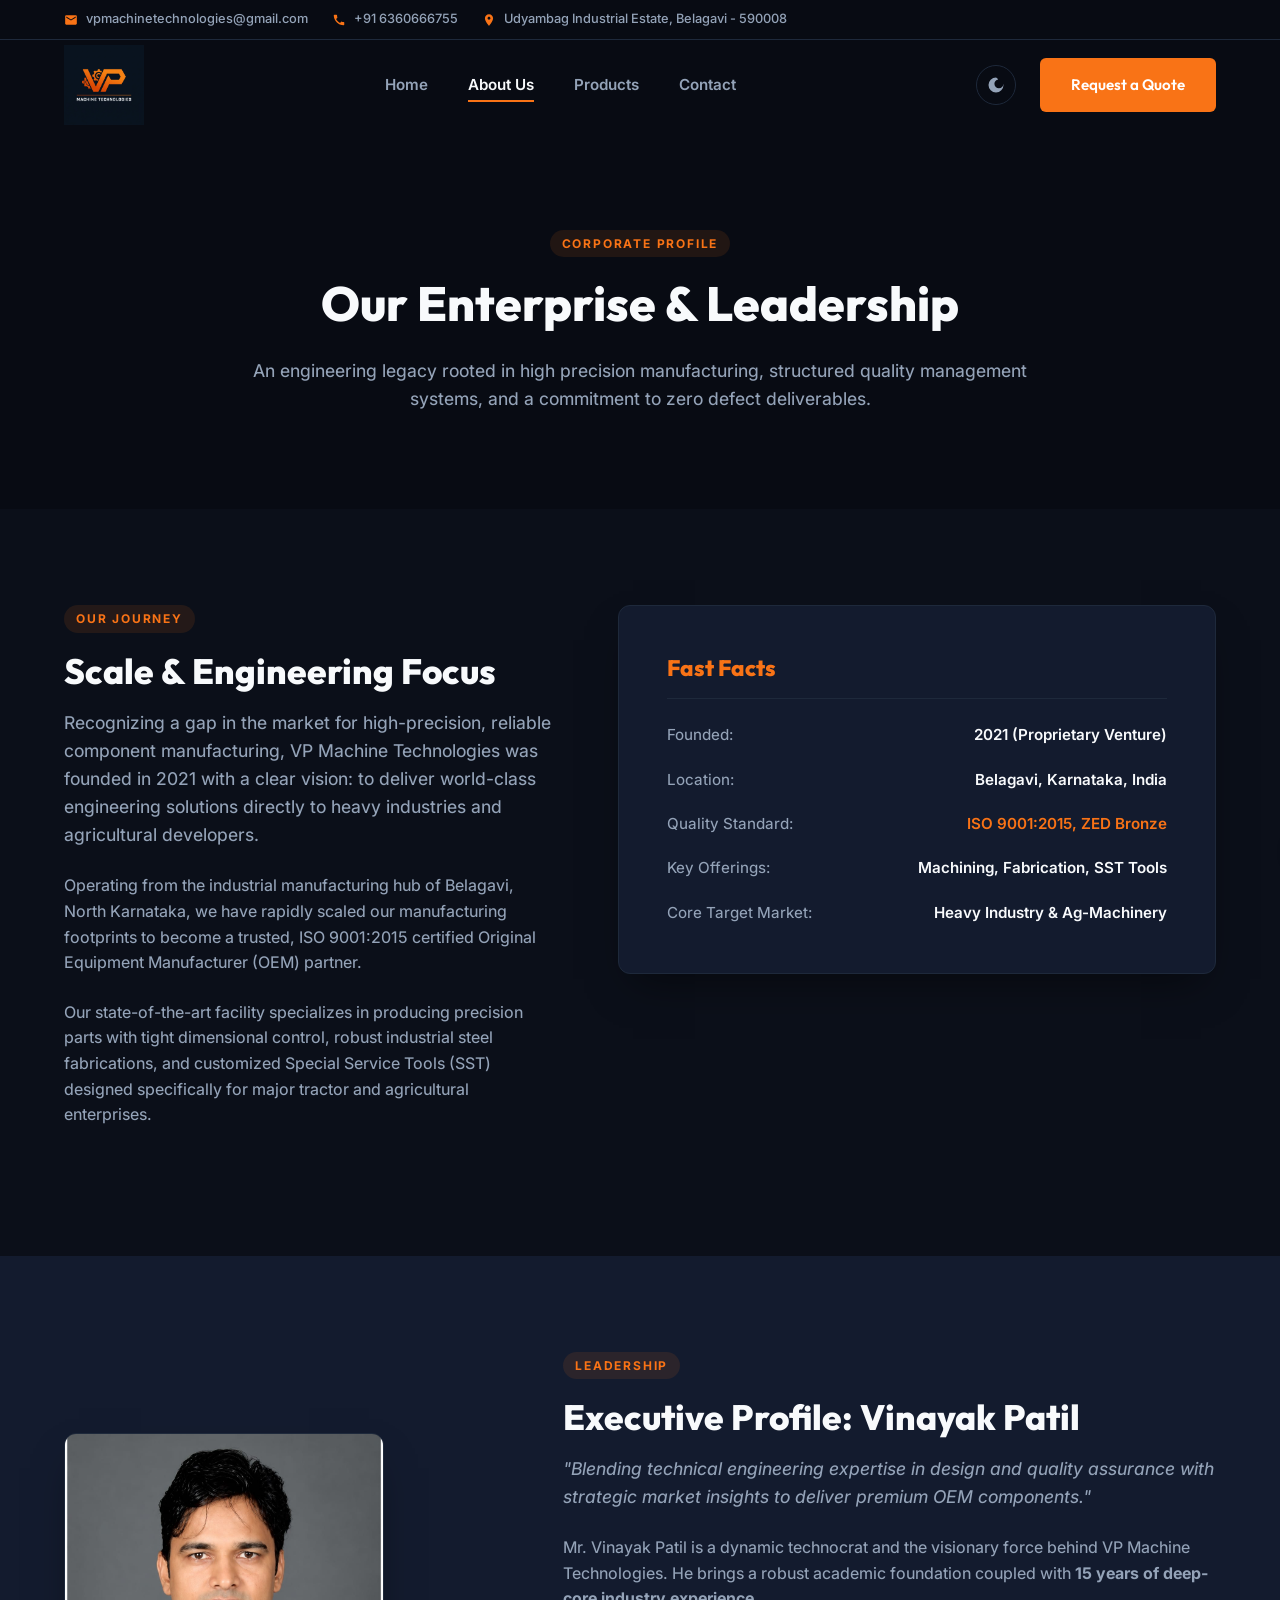
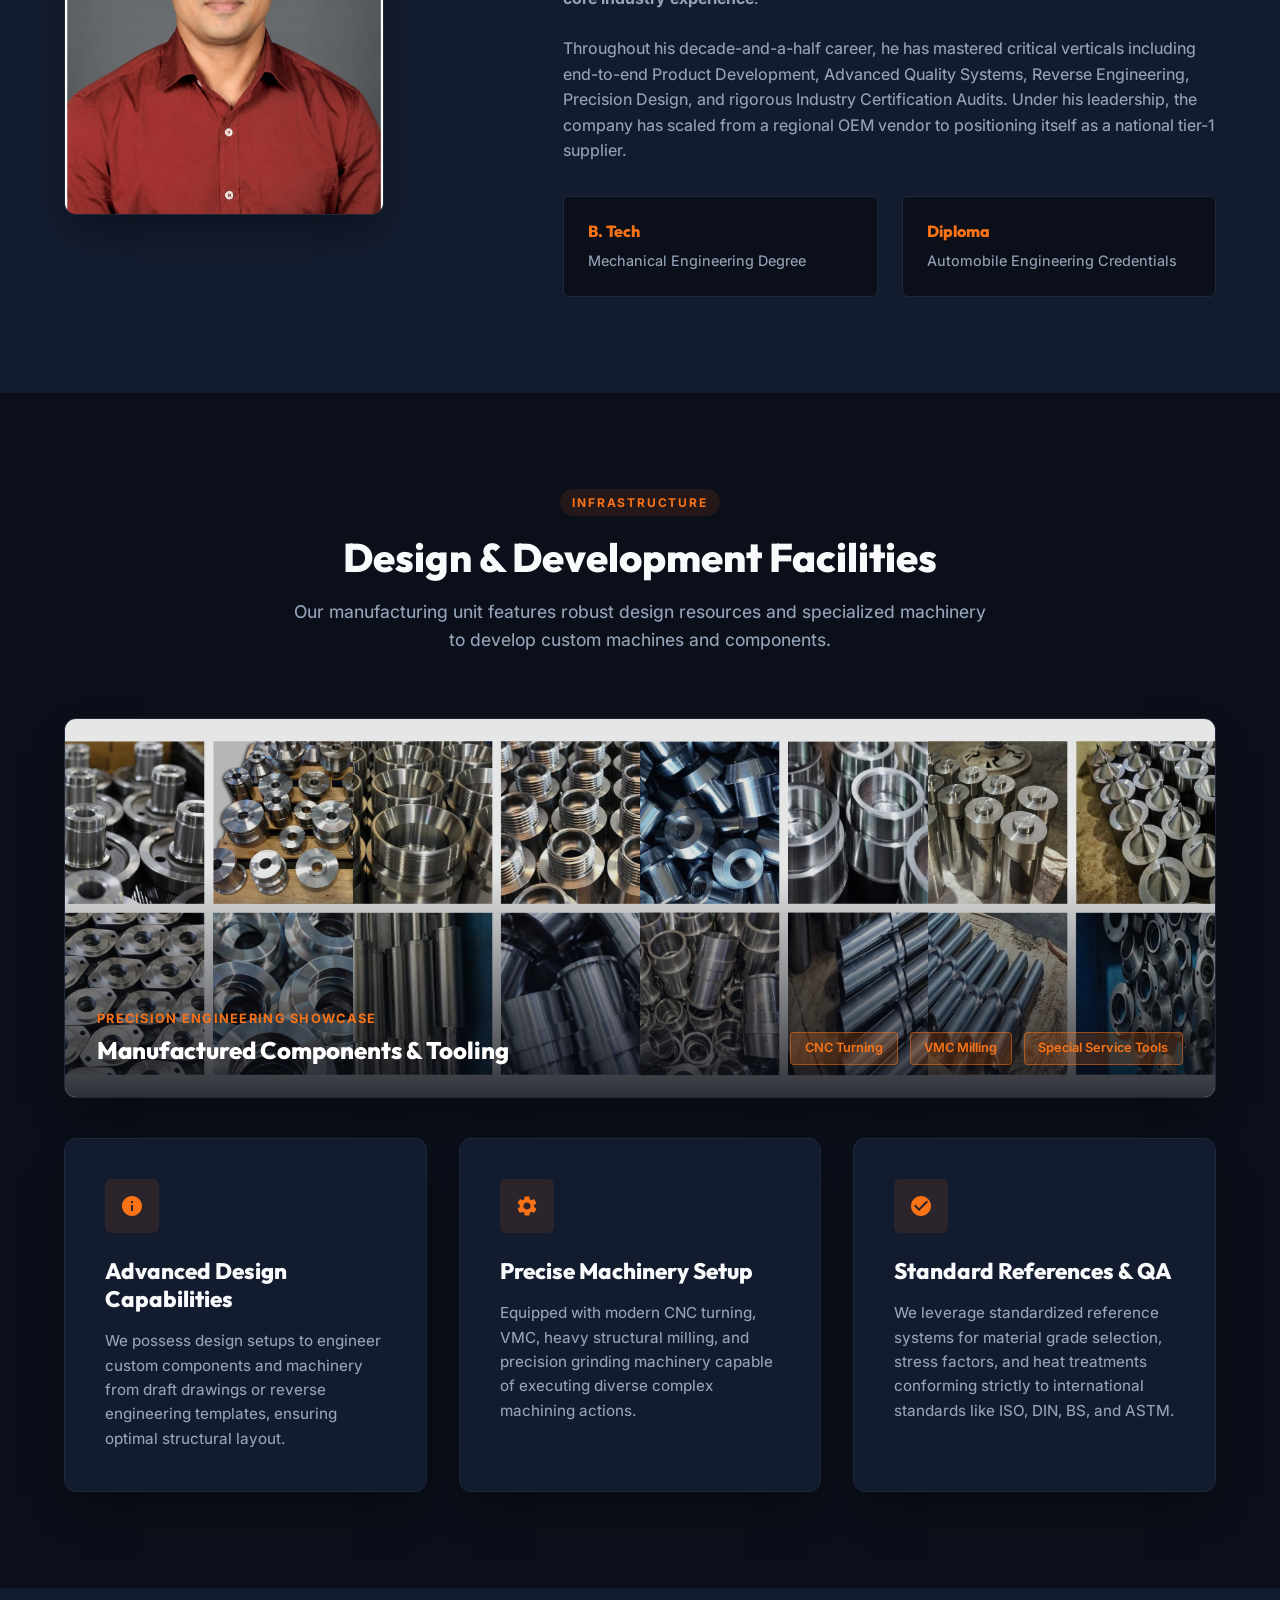
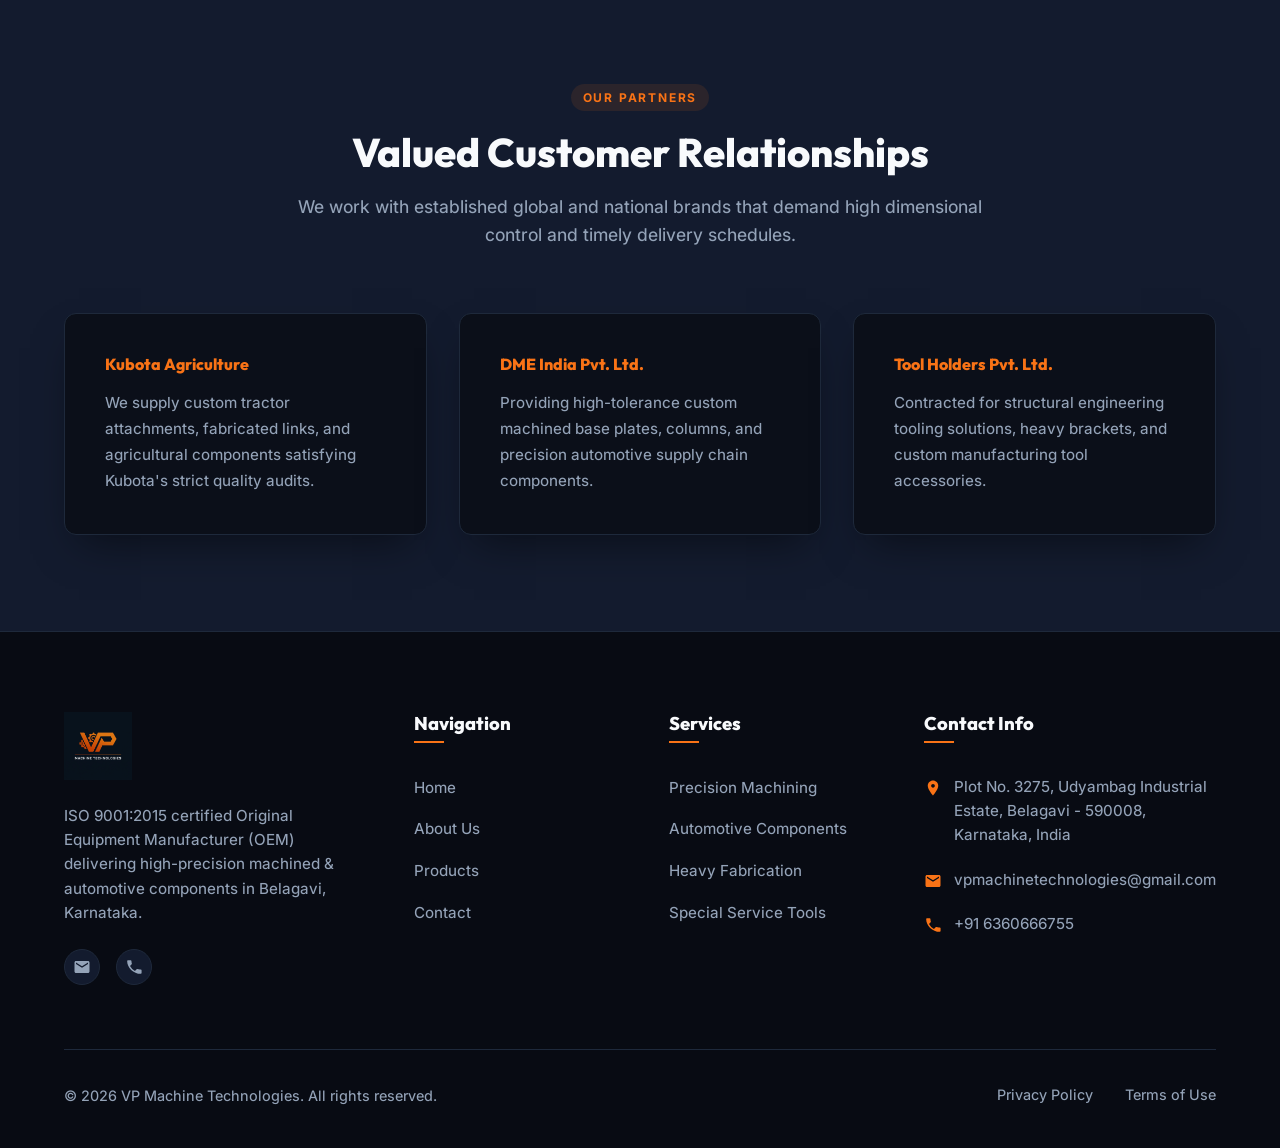
==== about.html @ 9db10bb9 "Bust browser stylesheet cache across all HTML files, remove inline grid columns styles in about.html" ====
<!DOCTYPE html>
<html lang="en">
<head>
  <meta charset="UTF-8">
  <meta name="viewport" content="width=device-width, initial-scale=1.0">
  <title>About Us | VP Machine Technologies</title>
  <meta name="description" content="Learn about VP Machine Technologies, founded in 2021 by Vinayak Patil. Discover our precision machining capabilities, engineering facilities, and quality assurance workflows in Belagavi.">
  <link rel="stylesheet" href="css/styles.css?v=1.2">
</head>
<body class="page-about">

  <!-- ===== TOP INFO BAR ===== -->
  <div class="topbar">
    <div class="container">
      <div class="topbar-left">
        <a href="mailto:vpmachinetechnologies@gmail.com" class="topbar-item">
          <svg viewBox="0 0 24 24" width="14" height="14" fill="currentColor"><path d="M20 4H4c-1.1 0-2 .9-2 2v12c0 1.1.9 2 2 2h16c1.1 0 2-.9 2-2V6c0-1.1-.9-2-2-2zm0 4l-8 5-8-5V6l8 5 8-5v2z"/></svg>
          vpmachinetechnologies@gmail.com
        </a>
        <a href="tel:+916360666755" class="topbar-item">
          <svg viewBox="0 0 24 24" width="14" height="14" fill="currentColor"><path d="M20.01 15.38c-1.23 0-2.42-.2-3.53-.56-.35-.12-.74-.03-1.01.24l-1.57 1.97c-2.83-1.35-5.48-3.9-6.89-6.83l1.95-1.66c.27-.28.35-.67.24-1.02-.37-1.11-.56-2.3-.56-3.53 0-.54-.45-.99-.99-.99H4.19C3.65 3 3 3.24 3 3.99 3 13.28 10.73 21 20.01 21c.71 0 .99-.63.99-1.18v-3.45c0-.54-.45-.99-.99-.99z"/></svg>
          +91 6360666755
        </a>
        <span class="topbar-item topbar-location">
          <svg viewBox="0 0 24 24" width="14" height="14" fill="currentColor"><path d="M12 2C8.13 2 5 5.13 5 9c0 5.25 7 13 7 13s7-7.75 7-13c0-3.87-3.13-7-7-7zm0 9.5c-1.38 0-2.5-1.12-2.5-2.5s1.12-2.5 2.5-2.5 2.5 1.12 2.5 2.5-1.12 2.5-2.5 2.5z"/></svg>
          Udyambag Industrial Estate, Belagavi - 590008
        </span>
      </div>

    </div>
  </div>

  <!-- --- HEADER / NAVIGATION --- -->
  <header class="header">
    <div class="container">
      <a href="index.html" class="logo" id="logo-nav">
        <img src="assets/images/logo-dark.png" alt="VP Machine Technologies" class="logo-img logo-img-dark">
        <img src="assets/images/logo-light.png" alt="VP Machine Technologies" class="logo-img logo-img-light">
      </a>

      <nav class="navbar" aria-label="Main Navigation">
        <ul class="nav-list">
          <li><a href="index.html" class="nav-link">Home</a></li>
          <li><a href="about.html" class="nav-link active">About Us</a></li>
          <li><a href="products.html" class="nav-link">Products</a></li>
          <li><a href="contact.html" class="nav-link">Contact</a></li>
        </ul>
      </nav>

      <div class="header-actions">
        <button class="theme-toggle-btn" aria-label="Toggle dark/light theme" id="theme-toggle">
          <svg class="moon-icon" viewBox="0 0 24 24"><path d="M12 3a9 9 0 1 0 9 9c0-.46-.04-.92-.1-1.36a5.385 5.385 0 0 1-5.4 5.4 5.385 5.385 0 0 1-5.4-5.4c0-2.65 1.95-4.85 4.54-5.3A9.2 9.2 0 0 0 12 3z"/></svg>
          <svg class="sun-icon" viewBox="0 0 24 24"><path d="M12 7a5 5 0 1 0 0 10 5 5 0 0 0 0-10zm0-5a1 1 0 0 1 1 1v2a1 1 0 0 1-2 0V3a1 1 0 0 1 1-1zm0 15a1 1 0 0 1 1 1v2a1 1 0 0 1-2 0v-2a1 1 0 0 1 1-1zM5.22 6.64a1 1 0 0 1 0-1.42l1.42-1.42a1 1 0 0 1 1.42 0 1 1 0 0 1 0 1.42L6.64 6.64a1 1 0 0 1-1.42 0zm10.6 10.6a1 1 0 0 1 0-1.42l1.42-1.42a1 1 0 0 1 1.42 0 1 1 0 0 1 0 1.42l-1.42 1.42a1 1 0 0 1-1.42 0zM2 12a1 1 0 0 1 1-1h2a1 1 0 0 1 0 2H3a1 1 0 0 1-1-1zm15 0a1 1 0 0 1 1-1h2a1 1 0 0 1 0 2h-2a1 1 0 0 1-1-1zM6.64 18.78a1 1 0 0 1-1.42 0l-1.42-1.42a1 1 0 0 1 0-1.42 1 1 0 0 1 1.42 0l1.42 1.42a1 1 0 0 1 0 1.42zm10.6-10.6a1 1 0 0 1-1.42 0l-1.42-1.42a1 1 0 0 1 0-1.42 1 1 0 0 1 1.42 0l1.42 1.42a1 1 0 0 1 0 1.42z"/></svg>
        </button>
        <a href="contact.html" class="btn btn-primary nav-quote-btn">Request a Quote</a>
        <button class="burger-menu" aria-label="Toggle navigation menu" id="burger-menu">
          <span class="burger-line"></span>
          <span class="burger-line"></span>
          <span class="burger-line"></span>
        </button>
      </div>
    </div>
  </header>

  <!-- --- SUB-HERO SECTION --- -->
  <section class="section" style="padding-top: 190px; background-color: var(--bg-tertiary);">
    <div class="container" style="text-align: center;">
      <span class="section-badge">Corporate Profile</span>
      <h1 class="section-title" style="font-size: 3rem; margin-bottom: 1.5rem;">Our Enterprise & Leadership</h1>
      <p class="section-desc" style="max-width: 800px; margin: 0 auto;">
        An engineering legacy rooted in high precision manufacturing, structured quality management systems, and a commitment to zero defect deliverables.
      </p>
    </div>
  </section>

  <!-- --- COMPANY JOURNEY & CAPABILITIES --- -->
  <section class="section">
    <div class="container">
      <div class="about-section-grid about-grid-align-start">
        <div class="about-content">
          <span class="section-badge">Our Journey</span>
          <h2 class="section-title" style="font-size: 2.2rem;">Scale & Engineering Focus</h2>
          <p class="section-desc" style="margin-bottom: 1.5rem;">
            Recognizing a gap in the market for high-precision, reliable component manufacturing, VP Machine Technologies was founded in 2021 with a clear vision: to deliver world-class engineering solutions directly to heavy industries and agricultural developers.
          </p>
          <p style="color: var(--text-secondary); margin-bottom: 1.5rem;">
            Operating from the industrial manufacturing hub of Belagavi, North Karnataka, we have rapidly scaled our manufacturing footprints to become a trusted, ISO 9001:2015 certified Original Equipment Manufacturer (OEM) partner. 
          </p>
          <p style="color: var(--text-secondary); margin-bottom: 2rem;">
            Our state-of-the-art facility specializes in producing precision parts with tight dimensional control, robust industrial steel fabrications, and customized Special Service Tools (SST) designed specifically for major tractor and agricultural enterprises.
          </p>
        </div>

        <div class="about-graphic">
          <div class="capability-card" style="box-shadow: var(--card-shadow); padding: 3rem;">
            <h3 style="margin-bottom: 1.5rem; border-bottom: 1px solid var(--border-color); padding-bottom: 1rem; color: var(--accent);">
              Fast Facts
            </h3>
            <ul style="list-style: none; display: flex; flex-direction: column; gap: 1.25rem;">
              <li style="display: flex; justify-content: space-between; font-size: 0.95rem;">
                <span style="color: var(--text-secondary);">Founded:</span>
                <span style="font-weight: 600;">2021 (Proprietary Venture)</span>
              </li>
              <li style="display: flex; justify-content: space-between; font-size: 0.95rem;">
                <span style="color: var(--text-secondary);">Location:</span>
                <span style="font-weight: 600;">Belagavi, Karnataka, India</span>
              </li>
              <li style="display: flex; justify-content: space-between; font-size: 0.95rem;">
                <span style="color: var(--text-secondary);">Quality Standard:</span>
                <span style="font-weight: 600; color: var(--accent);">ISO 9001:2015, ZED Bronze</span>
              </li>
              <li style="display: flex; justify-content: space-between; font-size: 0.95rem;">
                <span style="color: var(--text-secondary);">Key Offerings:</span>
                <span style="font-weight: 600;">Machining, Fabrication, SST Tools</span>
              </li>
              <li style="display: flex; justify-content: space-between; font-size: 0.95rem;">
                <span style="color: var(--text-secondary);">Core Target Market:</span>
                <span style="font-weight: 600;">Heavy Industry & Ag-Machinery</span>
              </li>
            </ul>
          </div>
        </div>
      </div>
    </div>
  </section>

  <!-- --- EXECUTIVE PROFILE --- -->
  <section class="section" style="background-color: var(--bg-secondary);">
    <div class="container">
      <div class="about-section-grid about-profile-grid">
        <div class="about-graphic">
          <div class="about-img-wrapper" style="max-width: 320px; border-radius: var(--radius-md); overflow: hidden; box-shadow: var(--card-shadow); border: 1px solid var(--border-color);">
            <img src="assets/images/vinayak-patil.jpeg" alt="Vinayak Patil MD" style="width: 100%; height: 380px; object-fit: cover; display: block; transform: scale(1.08); object-position: center 15%;">
          </div>
        </div>
        <div class="about-content">
          <span class="section-badge">Leadership</span>
          <h2 class="section-title" style="font-size: 2.2rem;">Executive Profile: Vinayak Patil</h2>
          <p class="section-desc" style="font-style: italic; margin-bottom: 1.5rem;">
            "Blending technical engineering expertise in design and quality assurance with strategic market insights to deliver premium OEM components."
          </p>
          <p style="color: var(--text-secondary); margin-bottom: 1.5rem;">
            Mr. Vinayak Patil is a dynamic technocrat and the visionary force behind VP Machine Technologies. He brings a robust academic foundation coupled with <strong>15 years of deep-core industry experience</strong>.
          </p>
          <p style="color: var(--text-secondary); margin-bottom: 2rem;">
            Throughout his decade-and-a-half career, he has mastered critical verticals including end-to-end Product Development, Advanced Quality Systems, Reverse Engineering, Precision Design, and rigorous Industry Certification Audits. Under his leadership, the company has scaled from a regional OEM vendor to positioning itself as a national tier-1 supplier.
          </p>

          <div class="profile-certs-grid">
            <div style="background-color: var(--bg-primary); padding: 1.5rem; border-radius: var(--radius-sm); border: 1px solid var(--border-color);">
              <h4 style="color: var(--accent); margin-bottom: 0.5rem;">B. Tech</h4>
              <p style="font-size: 0.9rem; color: var(--text-secondary);">Mechanical Engineering Degree</p>
            </div>
            <div style="background-color: var(--bg-primary); padding: 1.5rem; border-radius: var(--radius-sm); border: 1px solid var(--border-color);">
              <h4 style="color: var(--accent); margin-bottom: 0.5rem;">Diploma</h4>
              <p style="font-size: 0.9rem; color: var(--text-secondary);">Automobile Engineering Credentials</p>
            </div>
          </div>
        </div>
      </div>
    </div>
  </section>

  <!-- --- INFRASTRUCTURE & FACILITIES --- -->
  <section class="section">
    <div class="container">
      <div class="section-header">
        <span class="section-badge">Infrastructure</span>
        <h2 class="section-title">Design & Development Facilities</h2>
        <p class="section-desc">Our manufacturing unit features robust design resources and specialized machinery to develop custom machines and components.</p>
      </div>

      <!-- Product Showcase Banner -->
      <div style="
        position: relative;
        width: 100%;
        height: 380px;
        border-radius: var(--radius-md);
        overflow: hidden;
        margin-bottom: 2.5rem;
        box-shadow: var(--card-shadow);
        border: 1px solid var(--border-color);
      ">
        <div class="product-showcase-banner">
          <img src="assets/images/products/product-5.jpg" alt="Precision CNC Turned Bushing">
          <img src="assets/images/products/product-6.jpg" alt="Transmission Output Gear Hub">
          <img src="assets/images/products/product-7.jpg" alt="Reinforced Welded Pillar Base">
          <img src="assets/images/products/product-8.jpg" alt="Spline Shaft Adjuster Tool">
        </div>
        <div style="
          position: absolute;
          inset: 0;
          background: linear-gradient(to top, rgba(8, 11, 19, 0.85) 0%, rgba(8, 11, 19, 0.1) 60%);
        "></div>
        <div style="
          position: absolute;
          bottom: 2rem;
          left: 2rem;
          right: 2rem;
          display: flex;
          align-items: flex-end;
          justify-content: space-between;
          gap: 1rem;
          flex-wrap: wrap;
        ">
          <div>
            <p style="color: var(--accent); font-size: 0.8rem; font-weight: 700; text-transform: uppercase; letter-spacing: 0.1em; margin-bottom: 0.4rem;">Precision Engineering Showcase</p>
            <h3 style="color: #ffffff; font-size: 1.5rem; font-weight: 800; margin: 0;">Manufactured Components &amp; Tooling</h3>
          </div>
          <div style="display: flex; gap: 0.75rem; flex-wrap: wrap;">
            <span style="background: rgba(249,115,22,0.2); border: 1px solid rgba(249,115,22,0.5); color: var(--accent); padding: 0.35rem 0.85rem; border-radius: 4px; font-size: 0.8rem; font-weight: 600;">CNC Turning</span>
            <span style="background: rgba(249,115,22,0.2); border: 1px solid rgba(249,115,22,0.5); color: var(--accent); padding: 0.35rem 0.85rem; border-radius: 4px; font-size: 0.8rem; font-weight: 600;">VMC Milling</span>
            <span style="background: rgba(249,115,22,0.2); border: 1px solid rgba(249,115,22,0.5); color: var(--accent); padding: 0.35rem 0.85rem; border-radius: 4px; font-size: 0.8rem; font-weight: 600;">Special Service Tools</span>
          </div>
        </div>
      </div>

      <div style="display: grid; grid-template-columns: repeat(auto-fit, minmax(320px, 1fr)); gap: 2rem;">
        <!-- Facility Card 1 -->
        <div class="capability-card">
          <div class="capability-icon-box">
            <svg viewBox="0 0 24 24" width="24" height="24" fill="currentColor"><path d="M12 2C6.48 2 2 6.48 2 12s4.48 10 10 10 10-4.48 10-10S17.52 2 12 2zm1 15h-2v-6h2v6zm0-8h-2V7h2v2z"/></svg>
          </div>
          <h3>Advanced Design Capabilities</h3>
          <p>We possess design setups to engineer custom components and machinery from draft drawings or reverse engineering templates, ensuring optimal structural layout.</p>
        </div>

        <!-- Facility Card 2 -->
        <div class="capability-card">
          <div class="capability-icon-box">
            <svg viewBox="0 0 24 24" width="24" height="24" fill="currentColor"><path d="M19.14 12.94c.04-.3.06-.61.06-.94 0-.32-.02-.64-.07-.94l2.03-1.58c.18-.14.23-.41.12-.61l-1.92-3.32c-.12-.22-.37-.29-.59-.22l-2.39.96c-.5-.38-1.03-.7-1.62-.94l-.36-2.54c-.04-.24-.24-.41-.48-.41h-3.84c-.24 0-.43.17-.47.41l-.36 2.54c-.59.24-1.13.57-1.62.94l-2.39-.96c-.22-.08-.47 0-.59.22L2.74 8.87c-.12.21-.08.47.12.61l2.03 1.58c-.05.3-.09.63-.09.94s.02.64.07.94l-2.03 1.58c-.18.14-.23.41-.12.61l1.92 3.32c.12.22.37.29.59.22l2.39-.96c.5.38 1.03.7 1.62.94l.36 2.54c.05.24.24.41.48.41h3.84c.24 0 .44-.17.47-.41l.36-2.54c.59-.24 1.13-.56 1.62-.94l2.39.96c.22.08.47 0 .59-.22l1.92-3.32c.12-.22.07-.47-.12-.61l-2.01-1.58zM12 15.6c-1.98 0-3.6-1.62-3.6-3.6s1.62-3.6 3.6-3.6 3.6 1.62 3.6 3.6-1.62 3.6-3.6 3.6z"/></svg>
          </div>
          <h3>Precise Machinery Setup</h3>
          <p>Equipped with modern CNC turning, VMC, heavy structural milling, and precision grinding machinery capable of executing diverse complex machining actions.</p>
        </div>

        <!-- Facility Card 3 -->
        <div class="capability-card">
          <div class="capability-icon-box">
            <svg viewBox="0 0 24 24" width="24" height="24" fill="currentColor"><path d="M12 2C6.48 2 2 6.48 2 12s4.48 10 10 10 10-4.48 10-10S17.52 2 12 2zm-2 15l-5-5 1.41-1.41L10 14.17l7.59-7.59L19 8l-9 9z"/></svg>
          </div>
          <h3>Standard References & QA</h3>
          <p>We leverage standardized reference systems for material grade selection, stress factors, and heat treatments conforming strictly to international standards like ISO, DIN, BS, and ASTM.</p>
        </div>
      </div>
    </div>
  </section>

  <!-- --- CLIENTS & TESTIMONIAL SUMMARY --- -->
  <section class="section" style="background-color: var(--bg-secondary);">
    <div class="container">
      <div class="section-header">
        <span class="section-badge">Our Partners</span>
        <h2 class="section-title">Valued Customer Relationships</h2>
        <p class="section-desc">We work with established global and national brands that demand high dimensional control and timely delivery schedules.</p>
      </div>

      <div style="display: grid; grid-template-columns: repeat(auto-fit, minmax(280px, 1fr)); gap: 2rem;">
        <div class="capability-card" style="background-color: var(--bg-primary);">
          <h4 style="color: var(--accent); margin-bottom: 1rem;">Kubota Agriculture</h4>
          <p style="color: var(--text-secondary); font-size: 0.95rem; line-height: 1.7;">
            We supply custom tractor attachments, fabricated links, and agricultural components satisfying Kubota's strict quality audits.
          </p>
        </div>
        <div class="capability-card" style="background-color: var(--bg-primary);">
          <h4 style="color: var(--accent); margin-bottom: 1rem;">DME India Pvt. Ltd.</h4>
          <p style="color: var(--text-secondary); font-size: 0.95rem; line-height: 1.7;">
            Providing high-tolerance custom machined base plates, columns, and precision automotive supply chain components.
          </p>
        </div>
        <div class="capability-card" style="background-color: var(--bg-primary);">
          <h4 style="color: var(--accent); margin-bottom: 1rem;">Tool Holders Pvt. Ltd.</h4>
          <p style="color: var(--text-secondary); font-size: 0.95rem; line-height: 1.7;">
            Contracted for structural engineering tooling solutions, heavy brackets, and custom manufacturing tool accessories.
          </p>
        </div>
      </div>
    </div>
  </section>

  <!-- --- FOOTER --- -->
  <footer class="footer">
    <div class="container">
      <div class="footer-grid">
        <div class="footer-brand">
          <a href="index.html" class="logo">
            <img src="assets/images/logo-dark.png" alt="VP Machine Technologies" class="logo-img logo-img-dark">
            <img src="assets/images/logo-light.png" alt="VP Machine Technologies" class="logo-img logo-img-light">
          </a>
          <p>
            ISO 9001:2015 certified Original Equipment Manufacturer (OEM) delivering high-precision machined & automotive components in Belagavi, Karnataka.
          </p>
          <div class="footer-socials">
            <a href="mailto:vpmachinetechnologies@gmail.com" class="footer-social-link" aria-label="Email Us">
              <svg viewBox="0 0 24 24" width="18" height="18" fill="currentColor"><path d="M20 4H4c-1.1 0-1.99.9-1.99 2L2 18c0 1.1.9 2 2 2h16c1.1 0 2-.9 2-2V6c0-1.1-.9-2-2-2zm0 4l-8 5-8-5V6l8 5 8-5v2z"/></svg>
            </a>
            <a href="tel:+916360666755" class="footer-social-link" aria-label="Call Us">
              <svg viewBox="0 0 24 24" width="18" height="18" fill="currentColor"><path d="M20.01 15.38c-1.23 0-2.42-.2-3.53-.56a.977.977 0 0 0-1.01.24l-2.2 2.2a15.045 15.045 0 0 1-6.59-6.59l2.2-2.2c.28-.28.36-.67.25-1.02C8.79 6.3 8.58 5.11 8.58 3.88c0-.55-.45-1-1-1H3.88c-.55 0-1 .45-1 1C2.88 12.87 11.13 21.12 21.12 21.12c.55 0 1-.45 1-1v-3.75c0-.55-.45-1-1.01-1z"/></svg>
            </a>
          </div>
        </div>

        <div class="footer-col">
          <h4 class="footer-col-title">Navigation</h4>
          <ul class="footer-links">
            <li><a href="index.html" class="footer-link">Home</a></li>
            <li><a href="about.html" class="footer-link">About Us</a></li>
            <li><a href="products.html" class="footer-link">Products</a></li>
            <li><a href="contact.html" class="footer-link">Contact</a></li>
          </ul>
        </div>

        <div class="footer-col">
          <h4 class="footer-col-title">Services</h4>
          <ul class="footer-links">
            <li><a href="products.html?filter=machined" class="footer-link">Precision Machining</a></li>
            <li><a href="products.html?filter=automotive" class="footer-link">Automotive Components</a></li>
            <li><a href="products.html?filter=fabricated" class="footer-link">Heavy Fabrication</a></li>
            <li><a href="products.html?filter=sst" class="footer-link">Special Service Tools</a></li>
          </ul>
        </div>

        <div class="footer-col">
          <h4 class="footer-col-title">Contact Info</h4>
          <div class="footer-contact-info">
            <div class="footer-contact-item">
              <svg viewBox="0 0 24 24" width="18" height="18" fill="currentColor"><path d="M12 2C8.13 2 5 5.13 5 9c0 5.25 7 13 7 13s7-7.75 7-13c0-3.87-3.13-7-7-7zm0 9.5c-1.38 0-2.5-1.12-2.5-2.5s1.12-2.5 2.5-2.5 2.5 1.12 2.5 2.5-1.12 2.5-2.5 2.5z"/></svg>
              <p>Plot No. 3275, Udyambag Industrial Estate, Belagavi - 590008, Karnataka, India</p>
            </div>
            <div class="footer-contact-item">
              <svg viewBox="0 0 24 24" width="18" height="18" fill="currentColor"><path d="M20 4H4c-1.1 0-1.99.9-1.99 2L2 18c0 1.1.9 2 2 2h16c1.1 0 2-.9 2-2V6c0-1.1-.9-2-2-2zm0 4l-8 5-8-5V6l8 5 8-5v2z"/></svg>
              <p><a href="mailto:vpmachinetechnologies@gmail.com">vpmachinetechnologies@gmail.com</a></p>
            </div>
            <div class="footer-contact-item">
              <svg viewBox="0 0 24 24" width="18" height="18" fill="currentColor"><path d="M20.01 15.38c-1.23 0-2.42-.2-3.53-.56a.977.977 0 0 0-1.01.24l-2.2 2.2a15.045 15.045 0 0 1-6.59-6.59l2.2-2.2c.28-.28.36-.67.25-1.02C8.79 6.3 8.58 5.11 8.58 3.88c0-.55-.45-1-1-1H3.88c-.55 0-1 .45-1 1C2.88 12.87 11.13 21.12 21.12 21.12c.55 0 1-.45 1-1v-3.75c0-.55-.45-1-1.01-1z"/></svg>
              <p>+91 6360666755</p>
            </div>
          </div>
        </div>
      </div>

      <div class="footer-bottom">
        <p class="footer-copyright">
          &copy; 2026 VP Machine Technologies. All rights reserved.
        </p>
        <ul class="footer-bottom-links">
          <li><a href="privacy.html" class="footer-bottom-link">Privacy Policy</a></li>
          <li><a href="terms.html" class="footer-bottom-link">Terms of Use</a></li>
        </ul>
      </div>
    </div>
  </footer>

  <!-- --- BACK TO TOP BUTTON --- -->
  <button class="back-to-top" aria-label="Scroll back to top">
    <svg viewBox="0 0 24 24" width="24" height="24" fill="currentColor"><path d="M7.41 15.41L12 10.83l4.59 4.58L18 14l-6-6-6 6z"/></svg>
  </button>

  <script src="js/main.js"></script>
</body>
</html>
---- css/styles.css ----
@import url('https://fonts.googleapis.com/css2?family=Inter:wght@300;400;500;600;700&family=Outfit:wght@400;500;600;700;800&display=swap');

/* --- DESIGN SYSTEM TOKENS --- */
:root {
  /* Colors (Dark Theme Default) */
  --bg-primary: #0b0f19;
  --bg-secondary: #131b2e;
  --bg-tertiary: #080b13;
  --text-primary: #f8fafc;
  --text-secondary: #94a3b8;
  --accent: #f97316;
  --accent-hover: #ea580c;
  --accent-rgb: 249, 115, 22;
  --border-color: #1e293b;
  --header-bg: rgba(11, 15, 25, 0.8);
  --card-shadow: 0 20px 40px -15px rgba(0, 0, 0, 0.5);
  --success: #10b981;
  
  /* Fonts */
  --font-heading: 'Outfit', sans-serif;
  --font-body: 'Inter', sans-serif;
  
  /* Transitions & Radii */
  --transition-smooth: all 0.3s cubic-bezier(0.4, 0, 0.2, 1);
  --radius-sm: 6px;
  --radius-md: 12px;
  --radius-lg: 24px;
}

/* Light Theme Overrides */
body.light-theme {
  --bg-primary: #f8fafc;
  --bg-secondary: #ffffff;
  --bg-tertiary: #f1f5f9;
  --text-primary: #0f172a;
  --text-secondary: #475569;
  --accent: #ea580c;
  --accent-hover: #c2410c;
  --accent-rgb: 234, 88, 12;
  --border-color: #e2e8f0;
  --header-bg: rgba(248, 250, 252, 0.85);
  --card-shadow: 0 20px 40px -15px rgba(15, 23, 42, 0.08);
}

/* --- RESET & BASE STYLES --- */
*, *::before, *::after {
  box-sizing: border-box;
  margin: 0;
  padding: 0;
}

html {
  scroll-behavior: smooth;
  font-size: 16px;
}

body {
  font-family: var(--font-body);
  background-color: var(--bg-primary);
  color: var(--text-primary);
  line-height: 1.6;
  font-weight: 450;
  overflow-x: hidden;
  transition: background-color 0.3s ease, color 0.3s ease;
}

/* Custom Scrollbar */
::-webkit-scrollbar {
  width: 8px;
}
::-webkit-scrollbar-track {
  background: var(--bg-tertiary);
}
::-webkit-scrollbar-thumb {
  background: var(--border-color);
  border-radius: 4px;
}
::-webkit-scrollbar-thumb:hover {
  background: var(--accent);
}

/* Typography elements */
h1, h2, h3, h4, h5, h6 {
  font-family: var(--font-heading);
  font-weight: 800;
  line-height: 1.25;
  color: var(--text-primary);
}

a {
  text-decoration: none;
  color: inherit;
  transition: var(--transition-smooth);
}

img {
  max-width: 100%;
  height: auto;
  display: block;
}

/* --- GLOBAL LAYOUT & UTILITIES --- */
.container {
  width: 100%;
  max-width: 1200px;
  margin: 0 auto;
  padding: 0 1.5rem;
}

.section {
  padding: 6rem 0;
}

.section-header {
  text-align: center;
  max-width: 700px;
  margin: 0 auto 4rem auto;
}

.section-badge {
  display: inline-block;
  font-size: 0.75rem;
  font-weight: 700;
  text-transform: uppercase;
  letter-spacing: 0.15em;
  color: var(--accent);
  margin-bottom: 1rem;
  padding: 0.25rem 0.75rem;
  background-color: rgba(var(--accent-rgb), 0.1);
  border-radius: 100px;
}

.section-title {
  font-size: 2.5rem;
  margin-bottom: 1rem;
}

.section-desc {
  color: var(--text-secondary);
  font-size: 1.1rem;
}

.btn {
  display: inline-flex;
  align-items: center;
  justify-content: center;
  padding: 0.8rem 1.8rem;
  font-family: var(--font-heading);
  font-weight: 600;
  border-radius: var(--radius-sm);
  transition: var(--transition-smooth);
  cursor: pointer;
  border: 2px solid transparent;
  font-size: 0.95rem;
}

.btn-primary {
  background-color: var(--accent);
  color: #ffffff;
}

.btn-primary:hover {
  background-color: var(--accent-hover);
  transform: translateY(-2px);
}

.btn-secondary {
  background-color: transparent;
  color: var(--text-primary);
  border-color: var(--border-color);
}

.btn-secondary:hover {
  border-color: var(--accent);
  color: var(--accent);
  transform: translateY(-2px);
}

.btn-outline {
  background-color: transparent;
  color: var(--text-primary);
  border-color: var(--border-color);
}

.btn-outline:hover {
  background-color: var(--text-primary);
  color: var(--bg-primary);
  border-color: var(--text-primary);
  transform: translateY(-2px);
}


/* Icons styling */
.icon {
  width: 24px;
  height: 24px;
  fill: currentColor;
}

/* ===== TOPBAR ===== */
.topbar {
  background-color: var(--bg-tertiary);
  border-bottom: 1px solid var(--border-color);
  font-size: 0.8rem;
  font-weight: 500;
  color: var(--text-secondary);
  height: 40px;
  display: flex;
  align-items: center;
  position: relative;
  z-index: 1001;
  transition: var(--transition-smooth);
}

.topbar .container {
  display: flex;
  justify-content: space-between;
  align-items: center;
  width: 100%;
}

.topbar-left, .topbar-right {
  display: flex;
  align-items: center;
  gap: 1.5rem;
}

.topbar-item {
  display: flex;
  aria-label: "contact detail";
  align-items: center;
  gap: 0.5rem;
}

.topbar-item svg {
  color: var(--accent);
}

.topbar-item:hover {
  color: var(--accent);
}

.topbar-download {
  display: flex;
  align-items: center;
  gap: 0.5rem;
  background-color: rgba(var(--accent-rgb), 0.1);
  color: var(--accent);
  padding: 0.25rem 0.75rem;
  border-radius: 4px;
  font-weight: 600;
}

.topbar-download:hover {
  background-color: var(--accent);
  color: #fff;
}

.topbar-divider {
  color: var(--border-color);
}

.topbar-certs {
  display: flex;
  gap: 0.5rem;
}

.cert-tag {
  background-color: var(--bg-secondary);
  border: 1px solid var(--border-color);
  padding: 0.2rem 0.5rem;
  border-radius: 3px;
  font-size: 0.7rem;
  font-weight: 600;
  color: var(--text-primary);
}

/* --- HEADER / NAVIGATION --- */
.header {
  position: fixed;
  top: 40px; /* Space for topbar */
  left: 0;
  width: 100%;
  z-index: 1000;
  background-color: transparent;
  border-bottom: 1px solid transparent;
  transition: var(--transition-smooth);
}

.header.scrolled {
  top: 0; /* Align directly to top when scrolled */
  background-color: var(--header-bg);
  backdrop-filter: blur(12px);
  border-bottom: 1px solid var(--border-color);
  padding: 0.5rem 0;
  box-shadow: var(--card-shadow);
}

.header .container {
  display: flex;
  align-items: center;
  justify-content: space-between;
  height: 90px;
  transition: var(--transition-smooth);
}

.header.scrolled .container {
  height: 68px;
}

/* Logo Design */
.logo {
  display: flex;
  align-items: center;
}

.logo-img {
  height: 80px;
  width: auto;
  object-fit: contain;
  display: block;
  transition: var(--transition-smooth);
}

/* Logo variant display rules */
.logo-img-dark {
  display: block;
}
.logo-img-light {
  display: none;
}

/* Light Theme - Footer (always light bg in light theme) */
body.light-theme .footer .logo-img-dark {
  display: none !important;
}
body.light-theme .footer .logo-img-light {
  display: block !important;
}

/* Light Theme - Scrolled Header / Menu Open Header (always light bg in light theme) */
body.light-theme .header.scrolled .logo-img-dark,
body.light-theme .header.menu-open .logo-img-dark {
  display: none !important;
}
body.light-theme .header.scrolled .logo-img-light,
body.light-theme .header.menu-open .logo-img-light {
  display: block !important;
}

/* Light Theme - Transparent Header (before scroll) */
/* For pages with dark heros (home, contact), we keep the dark logo because background is dark */
body.light-theme.page-home .header:not(.scrolled) .logo-img-dark,
body.light-theme.page-contact .header:not(.scrolled) .logo-img-dark {
  display: block !important;
}
body.light-theme.page-home .header:not(.scrolled) .logo-img-light,
body.light-theme.page-contact .header:not(.scrolled) .logo-img-light {
  display: none !important;
}

/* For pages with light heros (about, products), we show the light logo because background is light */
body.light-theme.page-about .header:not(.scrolled) .logo-img-dark,
body.light-theme.page-products .header:not(.scrolled) .logo-img-dark {
  display: none !important;
}
body.light-theme.page-about .header:not(.scrolled) .logo-img-light,
body.light-theme.page-products .header:not(.scrolled) .logo-img-light {
  display: block !important;
}


.header.scrolled .logo-img {
  height: 58px;
}

/* Fallback icon for places that still use the text logo */
.logo-icon {
  display: none;
}

/* Footer logo slightly smaller */
.footer .logo-img {
  height: 68px;
  opacity: 0.9;
}

.footer .logo-img:hover {
  opacity: 1;
}

/* Navbar links */
.nav-list {
  display: flex;
  align-items: center;
  gap: 2.5rem;
  list-style: none;
}

.nav-link {
  font-weight: 600;
  font-size: 0.95rem;
  color: var(--text-secondary);
  position: relative;
  padding: 0.5rem 0;
}

.nav-link:hover, .nav-link.active {
  color: var(--text-primary);
}

.nav-link::after {
  content: '';
  position: absolute;
  bottom: 0;
  left: 0;
  width: 0;
  height: 2px;
  background-color: var(--accent);
  transition: var(--transition-smooth);
}

.nav-link:hover::after, .nav-link.active::after {
  width: 100%;
}

/* Theme Toggle Button */
.theme-toggle-btn {
  background: none;
  border: none;
  color: var(--text-secondary);
  cursor: pointer;
  display: flex;
  align-items: center;
  justify-content: center;
  width: 40px;
  height: 40px;
  border-radius: 50%;
  border: 1px solid var(--border-color);
  transition: var(--transition-smooth);
}

.theme-toggle-btn:hover {
  color: var(--accent);
  border-color: var(--accent);
  background-color: rgba(var(--accent-rgb), 0.05);
}

.theme-toggle-btn svg {
  width: 20px;
  height: 20px;
  fill: currentColor;
}

.sun-icon {
  display: none;
}

body.light-theme .moon-icon {
  display: none;
}

body.light-theme .sun-icon {
  display: block;
}

.header-actions {
  display: flex;
  align-items: center;
  gap: 1.5rem;
}

/* Burger Menu */
.burger-menu {
  display: none;
  flex-direction: column;
  justify-content: space-between;
  width: 28px;
  height: 20px;
  background: none;
  border: none;
  cursor: pointer;
  z-index: 1001;
}

.burger-line {
  width: 100%;
  height: 2.5px;
  background-color: var(--text-primary);
  transition: var(--transition-smooth);
  border-radius: 10px;
}

/* --- HERO SECTION --- */
.hero {
  position: relative;
  min-height: 100vh;
  display: flex;
  align-items: center;
  padding-top: 100px;
  overflow: hidden;
  background-color: var(--bg-tertiary);
}

.hero-bg-glow {
  position: absolute;
  top: -20%;
  right: -20%;
  width: 60%;
  height: 60%;
  background: radial-gradient(circle, rgba(var(--accent-rgb), 0.15) 0%, transparent 70%);
  z-index: 1;
  pointer-events: none;
}

.hero .container {
  position: relative;
  z-index: 2;
  display: grid;
  grid-template-columns: 1.1fr 0.9fr;
  gap: 3rem;
  align-items: center;
}

.hero-subtitle {
  color: var(--accent);
  font-family: var(--font-heading);
  font-weight: 700;
  text-transform: uppercase;
  letter-spacing: 0.15em;
  font-size: 1rem;
  margin-bottom: 1rem;
  display: inline-flex;
  align-items: center;
  gap: 0.5rem;
}

.hero-subtitle::before {
  content: '';
  display: inline-block;
  width: 20px;
  height: 2px;
  background-color: var(--accent);
}

.hero-title {
  font-size: 3.5rem;
  font-weight: 800;
  margin-bottom: 1.5rem;
  letter-spacing: -0.02em;
}

.hero-title span {
  background: linear-gradient(135deg, var(--text-primary), var(--accent));
  -webkit-background-clip: text;
  -webkit-text-fill-color: transparent;
}

.hero-description {
  color: var(--text-secondary);
  font-size: 1.2rem;
  margin-bottom: 2.5rem;
  max-width: 580px;
}

.hero-ctas {
  display: flex;
  gap: 1rem;
  margin-bottom: 3.5rem;
}

.hero .btn-outline {
  color: #ffffff !important;
  border-color: rgba(255, 255, 255, 0.4) !important;
}

.hero .btn-outline:hover {
  background-color: #ffffff !important;
  color: #080b13 !important;
  border-color: #ffffff !important;
}


.hero-stats {
  display: flex;
  gap: 3rem;
  border-top: 1px solid var(--border-color);
  padding-top: 2rem;
}

.stat-item {
  display: flex;
  flex-direction: column;
}

.stat-number {
  font-size: 2.2rem;
  font-family: var(--font-heading);
  font-weight: 800;
  color: var(--accent);
}

.stat-label {
  color: var(--text-secondary);
  font-size: 0.85rem;
  text-transform: uppercase;
  letter-spacing: 0.05em;
  margin-top: 0.25rem;
}

.hero-graphic {
  position: relative;
  display: flex;
  align-items: center;
  justify-content: center;
}

.hero-graphic-circle {
  width: 450px;
  height: 450px;
  border: 1px solid var(--border-color);
  border-radius: 50%;
  position: absolute;
  z-index: 1;
}

.hero-graphic-circle-dot {
  width: 450px;
  height: 450px;
  border: 1px dashed var(--accent);
  border-radius: 50%;
  position: absolute;
  z-index: 1;
  animation: rotateCircle 60s linear infinite;
}

@keyframes rotateCircle {
  from { transform: rotate(0deg); }
  to { transform: rotate(360deg); }
}

.hero-card {
  background: var(--bg-secondary);
  border: 1px solid var(--border-color);
  border-radius: var(--radius-md);
  padding: 2.5rem;
  width: 100%;
  max-width: 400px;
  box-shadow: var(--card-shadow);
  z-index: 2;
  position: relative;
}

.hero-card-header {
  display: flex;
  align-items: center;
  gap: 1rem;
  margin-bottom: 1.5rem;
}

.hero-card-icon {
  background: rgba(var(--accent-rgb), 0.1);
  color: var(--accent);
  padding: 0.75rem;
  border-radius: var(--radius-sm);
  display: flex;
}

.hero-card-title {
  font-size: 1.25rem;
}

.hero-card-content {
  color: var(--text-secondary);
  font-size: 0.95rem;
  margin-bottom: 1.5rem;
}

/* --- ABOUT HIGHLIGHT SECTION --- */
.about-section-grid {
  display: grid;
  grid-template-columns: 0.9fr 1.1fr;
  gap: 4rem;
  align-items: center;
}

.about-grid-align-start {
  align-items: start;
}

.about-profile-grid {
  display: grid;
  grid-template-columns: 0.8fr 1.2fr;
  gap: 4rem;
  align-items: center;
}

.profile-certs-grid {
  display: grid;
  grid-template-columns: 1fr 1fr;
  gap: 1.5rem;
}


.about-graphic {
  position: relative;
}

.about-img-wrapper {
  position: relative;
  z-index: 2;
  border-radius: var(--radius-md);
  overflow: hidden;
  box-shadow: var(--card-shadow);
  border: 1px solid var(--border-color);
  background-color: var(--bg-secondary);
}

.about-img-placeholder {
  height: 420px;
  width: 100%;
  background: linear-gradient(135deg, var(--bg-secondary) 30%, var(--bg-tertiary) 100%);
  display: flex;
  align-items: center;
  justify-content: center;
  flex-direction: column;
  padding: 2rem;
  text-align: center;
}

.about-img-placeholder svg {
  width: 64px;
  height: 64px;
  color: var(--accent);
  margin-bottom: 1rem;
}

.about-graphic-decoration {
  position: absolute;
  bottom: -20px;
  left: -20px;
  width: 150px;
  height: 150px;
  background-image: radial-gradient(var(--border-color) 2px, transparent 2px);
  background-size: 15px 15px;
  z-index: 1;
}

.about-cert-badge {
  position: absolute;
  top: -20px;
  right: -20px;
  background: var(--bg-primary);
  border: 1px solid var(--border-color);
  padding: 1rem 1.5rem;
  border-radius: var(--radius-sm);
  z-index: 3;
  box-shadow: var(--card-shadow);
  display: flex;
  align-items: center;
  gap: 0.75rem;
}

.about-cert-badge svg {
  color: var(--accent);
}

.about-cert-badge span {
  font-family: var(--font-heading);
  font-weight: 700;
  font-size: 0.85rem;
}

.about-content-list {
  margin: 2rem 0;
  list-style: none;
  display: grid;
  grid-template-columns: 1fr 1fr;
  gap: 1.5rem;
}

.about-content-item {
  display: flex;
  gap: 0.75rem;
  align-items: flex-start;
}

.about-content-item svg {
  color: var(--accent);
  flex-shrink: 0;
  margin-top: 0.25rem;
}

.about-content-item span {
  font-weight: 600;
  font-size: 0.95rem;
}

.about-content-item p {
  font-size: 0.85rem;
  color: var(--text-secondary);
}

/* --- CAPABILITIES SECTION --- */
.capabilities-grid {
  display: grid;
  grid-template-columns: repeat(auto-fit, minmax(260px, 1fr));
  gap: 2rem;
}

.capability-card {
  background-color: var(--bg-secondary);
  border: 1px solid var(--border-color);
  border-radius: var(--radius-md);
  padding: 2.5rem;
  transition: var(--transition-smooth);
  position: relative;
  overflow: hidden;
  box-shadow: var(--card-shadow);
}

.capability-card::before {
  content: '';
  position: absolute;
  top: 0;
  left: 0;
  width: 100%;
  height: 4px;
  background-color: transparent;
  transition: var(--transition-smooth);
}

.capability-card:hover {
  transform: translateY(-5px);
  border-color: rgba(var(--accent-rgb), 0.3);
}

.capability-card:hover::before {
  background-color: var(--accent);
}

.capability-icon-box {
  width: 54px;
  height: 54px;
  background: rgba(var(--accent-rgb), 0.1);
  color: var(--accent);
  border-radius: var(--radius-sm);
  display: flex;
  align-items: center;
  justify-content: center;
  margin-bottom: 1.5rem;
}

.capability-card h3 {
  font-size: 1.4rem;
  margin-bottom: 1rem;
}

.capability-card p {
  color: var(--text-secondary);
  font-size: 0.95rem;
}

/* --- PRODUCTS PREVIEW & PRODUCTS GRID --- */
.filter-tabs {
  display: flex;
  justify-content: center;
  gap: 1rem;
  margin-bottom: 3rem;
  flex-wrap: wrap;
}

.filter-tab {
  background: var(--bg-secondary);
  border: 1px solid var(--border-color);
  color: var(--text-secondary);
  padding: 0.6rem 1.4rem;
  border-radius: var(--radius-sm);
  font-family: var(--font-heading);
  font-weight: 600;
  cursor: pointer;
  transition: var(--transition-smooth);
}

.filter-tab:hover, .filter-tab.active {
  background: var(--accent);
  border-color: var(--accent);
  color: #ffffff;
}

.products-grid {
  display: grid;
  grid-template-columns: repeat(auto-fill, minmax(300px, 1fr));
  gap: 2rem;
  margin-bottom: 3rem;
}

.product-card {
  background: var(--bg-secondary);
  border: 1px solid var(--border-color);
  border-radius: var(--radius-md);
  overflow: hidden;
  transition: var(--transition-smooth);
  box-shadow: var(--card-shadow);
  display: flex;
  flex-direction: column;
}

.product-card:hover {
  transform: translateY(-5px);
  border-color: rgba(var(--accent-rgb), 0.2);
}

.product-img-container {
  height: 240px;
  overflow: hidden;
  position: relative;
  background-color: var(--bg-tertiary);
  border-bottom: 1px solid var(--border-color);
}

.product-img-container img {
  width: 100%;
  height: 100%;
  object-fit: cover;
  transition: var(--transition-smooth);
}

.product-card:hover .product-img-container img {
  transform: scale(1.05);
}

.product-badge {
  position: absolute;
  top: 1rem;
  right: 1rem;
  background-color: rgba(var(--bg-primary), 0.85);
  backdrop-filter: blur(8px);
  border: 1px solid var(--border-color);
  font-size: 0.75rem;
  font-weight: 600;
  padding: 0.25rem 0.75rem;
  border-radius: 100px;
  color: var(--accent);
}

.product-overlay {
  position: absolute;
  top: 0;
  left: 0;
  width: 100%;
  height: 100%;
  background: rgba(var(--bg-tertiary), 0.7);
  backdrop-filter: blur(4px);
  display: flex;
  align-items: center;
  justify-content: center;
  opacity: 0;
  transition: var(--transition-smooth);
}

.product-img-container:hover .product-overlay {
  opacity: 1;
}

.product-overlay-btn {
  background: var(--accent);
  color: #fff;
  border: none;
  width: 44px;
  height: 44px;
  border-radius: 50%;
  display: flex;
  align-items: center;
  justify-content: center;
  cursor: pointer;
  transition: var(--transition-smooth);
}

.product-overlay-btn:hover {
  background: var(--accent-hover);
  transform: scale(1.1);
}

.product-details {
  padding: 1.5rem;
  display: flex;
  flex-direction: column;
  flex-grow: 1;
}

.product-title {
  font-size: 1.2rem;
  margin-bottom: 0.5rem;
}

.product-desc {
  color: var(--text-secondary);
  font-size: 0.9rem;
  margin-bottom: 1.5rem;
  flex-grow: 1;
}

.product-footer {
  display: flex;
  justify-content: space-between;
  align-items: center;
  border-top: 1px solid var(--border-color);
  padding-top: 1rem;
  margin-top: auto;
}

.product-footer .btn {
  padding: 0.5rem 1rem;
  font-size: 0.85rem;
}

/* --- CERTIFICATES SECTION --- */
.certificates-grid {
  display: grid;
  grid-template-columns: repeat(auto-fit, minmax(320px, 1fr));
  gap: 2rem;
}

.certificate-card {
  background: var(--bg-secondary);
  border: 1px solid var(--border-color);
  border-radius: var(--radius-md);
  padding: 2.5rem;
  display: flex;
  flex-direction: column;
  align-items: center;
  text-align: center;
  transition: var(--transition-smooth);
  box-shadow: var(--card-shadow);
}

.certificate-card:hover {
  transform: translateY(-5px);
  border-color: rgba(var(--accent-rgb), 0.3);
}

.certificate-icon {
  background: rgba(var(--accent-rgb), 0.1);
  color: var(--accent);
  width: 70px;
  height: 70px;
  border-radius: 50%;
  display: flex;
  align-items: center;
  justify-content: center;
  margin-bottom: 1.5rem;
}

.certificate-icon svg {
  width: 32px;
  height: 32px;
}

.certificate-card h3 {
  font-size: 1.3rem;
  margin-bottom: 0.75rem;
}

.certificate-card p {
  color: var(--text-secondary);
  font-size: 0.95rem;
  margin-bottom: 1.5rem;
  flex-grow: 1;
}

.certificate-actions {
  display: flex;
  gap: 1rem;
  width: 100%;
}

.certificate-actions .btn {
  flex: 1;
  padding: 0.6rem;
  font-size: 0.85rem;
}

/* --- CLIENT SHOWCASE CAROUSEL --- */
.client-showcase {
  background: var(--bg-tertiary);
  border-top: 1px solid var(--border-color);
  border-bottom: 1px solid var(--border-color);
  padding: 4rem 0;
}

.client-list {
  display: flex;
  justify-content: space-around;
  align-items: center;
  gap: 2.5rem;
  flex-wrap: wrap;
}

.client-logo {
  font-family: var(--font-heading);
  font-weight: 700;
  font-size: 1.25rem;
  color: var(--text-secondary);
  letter-spacing: -0.02em;
  opacity: 0.7;
  transition: var(--transition-smooth);
  border: 1px solid var(--border-color);
  padding: 1rem 2rem;
  border-radius: var(--radius-sm);
  background: var(--bg-secondary);
  display: flex;
  align-items: center;
  gap: 0.5rem;
}

.client-logo:hover {
  opacity: 1;
  color: var(--accent);
  border-color: var(--accent);
}

.client-logo-icon {
  color: var(--accent);
}

/* --- CONTACT & INQUIRY FORM --- */
.contact-section-grid {
  display: grid;
  grid-template-columns: 0.9fr 1.1fr;
  gap: 4rem;
  align-items: start;
}

.contact-info-cards {
  display: flex;
  flex-direction: column;
  gap: 1.5rem;
}

.contact-info-card {
  background-color: var(--bg-secondary);
  border: 1px solid var(--border-color);
  border-radius: var(--radius-md);
  padding: 2rem;
  display: flex;
  gap: 1.5rem;
  align-items: flex-start;
  box-shadow: var(--card-shadow);
}

.contact-info-icon {
  background: rgba(var(--accent-rgb), 0.1);
  color: var(--accent);
  padding: 0.75rem;
  border-radius: var(--radius-sm);
  display: flex;
  flex-shrink: 0;
}

.contact-info-content h3 {
  font-size: 1.15rem;
  margin-bottom: 0.5rem;
}

.contact-info-content p {
  color: var(--text-secondary);
  font-size: 0.95rem;
}

.contact-info-content a {
  color: var(--text-primary);
}

.contact-info-content a:hover {
  color: var(--accent);
}

.contact-form-container {
  background-color: var(--bg-secondary);
  border: 1px solid var(--border-color);
  border-radius: var(--radius-md);
  padding: 3rem;
  box-shadow: var(--card-shadow);
}

.form-title {
  font-size: 1.8rem;
  margin-bottom: 0.5rem;
}

.form-subtitle {
  color: var(--text-secondary);
  font-size: 0.95rem;
  margin-bottom: 2rem;
}

.form-grid {
  display: grid;
  grid-template-columns: 1fr 1fr;
  gap: 1.5rem;
}

.form-full-width {
  grid-column: span 2;
}

.form-group {
  display: flex;
  flex-direction: column;
  gap: 0.5rem;
}

.form-label {
  font-size: 0.85rem;
  font-weight: 600;
  color: var(--text-primary);
}

.form-control {
  background: var(--bg-primary);
  border: 1px solid var(--border-color);
  color: var(--text-primary);
  padding: 0.8rem 1rem;
  border-radius: var(--radius-sm);
  font-family: var(--font-body);
  font-size: 0.95rem;
  transition: var(--transition-smooth);
  width: 100%;
}

.form-control:focus {
  outline: none;
  border-color: var(--accent);
  box-shadow: 0 0 0 3px rgba(var(--accent-rgb), 0.15);
}

textarea.form-control {
  resize: vertical;
  min-height: 120px;
}

.form-feedback {
  margin-top: 1.5rem;
  padding: 1rem;
  border-radius: var(--radius-sm);
  display: none;
  font-size: 0.95rem;
}

.form-feedback.success {
  background-color: rgba(16, 185, 129, 0.1);
  border: 1px solid var(--success);
  color: var(--success);
  display: block;
}

.form-feedback.error {
  background-color: rgba(239, 68, 68, 0.1);
  border: 1px solid #ef4444;
  color: #ef4444;
  display: block;
}

/* Map frame placeholder */
.map-wrapper {
  margin-top: 2rem;
  border-radius: var(--radius-md);
  overflow: hidden;
  border: 1px solid var(--border-color);
  height: 250px;
  background-color: var(--bg-secondary);
  position: relative;
}

.map-placeholder {
  display: flex;
  align-items: center;
  justify-content: center;
  flex-direction: column;
  height: 100%;
  color: var(--text-secondary);
  text-align: center;
  padding: 2rem;
}

.map-placeholder svg {
  margin-bottom: 0.75rem;
  color: var(--accent);
  width: 36px;
  height: 36px;
}

/* --- LIGHTBOX MODAL --- */
.lightbox {
  position: fixed;
  top: 0;
  left: 0;
  width: 100%;
  height: 100%;
  background-color: rgba(var(--bg-tertiary), 0.95);
  z-index: 2000;
  display: flex;
  align-items: center;
  justify-content: center;
  opacity: 0;
  pointer-events: none;
  transition: var(--transition-smooth);
}

.lightbox.active {
  opacity: 1;
  pointer-events: auto;
}

.lightbox-content {
  max-width: 85%;
  max-height: 80%;
  position: relative;
  display: flex;
  flex-direction: column;
  align-items: center;
}

.lightbox-content img {
  max-width: 100%;
  max-height: 70vh;
  object-fit: contain;
  border-radius: var(--radius-sm);
  border: 1px solid var(--border-color);
  box-shadow: 0 25px 50px -12px rgba(0, 0, 0, 0.5);
}

.lightbox-caption {
  color: var(--text-primary);
  margin-top: 1.5rem;
  font-family: var(--font-heading);
  font-size: 1.25rem;
  text-align: center;
}

.lightbox-close {
  position: absolute;
  top: -40px;
  right: 0;
  background: none;
  border: none;
  color: var(--text-primary);
  font-size: 2rem;
  cursor: pointer;
  transition: var(--transition-smooth);
}

.lightbox-close:hover {
  color: var(--accent);
}

/* --- FOOTER --- */
.footer {
  background-color: var(--bg-tertiary);
  border-top: 1px solid var(--border-color);
  padding: 5rem 0 2.5rem 0;
}

.footer-grid {
  display: grid;
  grid-template-columns: 1.5fr 1fr 1fr 1.5fr;
  gap: 4rem;
  margin-bottom: 4rem;
}

.footer-brand p {
  color: var(--text-secondary);
  font-size: 0.95rem;
  margin: 1.5rem 0;
}

.footer-socials {
  display: flex;
  gap: 1rem;
}

.footer-social-link {
  display: flex;
  align-items: center;
  justify-content: center;
  width: 36px;
  height: 36px;
  border-radius: 50%;
  background-color: var(--bg-secondary);
  color: var(--text-secondary);
  border: 1px solid var(--border-color);
  transition: var(--transition-smooth);
}

.footer-social-link:hover {
  background-color: var(--accent);
  color: #fff;
  border-color: var(--accent);
  transform: translateY(-2px);
}

.footer-col-title {
  font-size: 1.15rem;
  margin-bottom: 2rem;
  position: relative;
  padding-bottom: 0.5rem;
}

.footer-col-title::after {
  content: '';
  position: absolute;
  bottom: 0;
  left: 0;
  width: 30px;
  height: 2px;
  background-color: var(--accent);
}

.footer-links {
  list-style: none;
  display: flex;
  flex-direction: column;
  gap: 1rem;
}

.footer-link {
  color: var(--text-secondary);
  font-size: 0.95rem;
}

.footer-link:hover {
  color: var(--accent);
  padding-left: 5px;
}

.footer-contact-info {
  display: flex;
  flex-direction: column;
  gap: 1.25rem;
}

.footer-contact-item {
  display: flex;
  gap: 0.75rem;
  align-items: flex-start;
}

.footer-contact-item svg {
  color: var(--accent);
  flex-shrink: 0;
  margin-top: 0.25rem;
}

.footer-contact-item p {
  color: var(--text-secondary);
  font-size: 0.95rem;
}

.footer-bottom {
  border-top: 1px solid var(--border-color);
  padding-top: 2rem;
  display: flex;
  justify-content: space-between;
  align-items: center;
  flex-wrap: wrap;
  gap: 1rem;
}

.footer-copyright {
  color: var(--text-secondary);
  font-size: 0.9rem;
}

.footer-bottom-links {
  display: flex;
  gap: 2rem;
  list-style: none;
}

.footer-bottom-link {
  color: var(--text-secondary);
  font-size: 0.9rem;
}

.footer-bottom-link:hover {
  color: var(--accent);
}

/* --- BACK TO TOP BUTTON --- */
.back-to-top {
  position: fixed;
  bottom: 30px;
  right: -50px;
  width: 44px;
  height: 44px;
  background-color: var(--accent);
  color: #fff;
  border-radius: 50%;
  display: flex;
  align-items: center;
  justify-content: center;
  cursor: pointer;
  z-index: 999;
  transition: var(--transition-smooth);
  box-shadow: 0 4px 10px rgba(0, 0, 0, 0.3);
  border: none;
}

.back-to-top.show {
  right: 30px;
}

.back-to-top:hover {
  background-color: var(--accent-hover);
  transform: translateY(-3px);
}

/* --- ENTERPRISE WEB LAYOUT UPGRADES --- */

/* Hero background elements */
.hero-bg-grid {
  position: absolute;
  top: 0;
  left: 0;
  width: 100%;
  height: 100%;
  background-size: 40px 40px;
  background-image: linear-gradient(to right, rgba(var(--accent-rgb), 0.03) 1px, transparent 1px),
                    linear-gradient(to bottom, rgba(var(--accent-rgb), 0.03) 1px, transparent 1px);
  z-index: 1;
}

.hero-eyebrow {
  display: inline-flex;
  align-items: center;
  gap: 0.5rem;
  background-color: rgba(var(--accent-rgb), 0.1);
  color: var(--accent);
  padding: 0.4rem 1rem;
  border-radius: 100px;
  font-size: 0.8rem;
  font-weight: 700;
  text-transform: uppercase;
  letter-spacing: 0.05em;
  margin-bottom: 1.5rem;
}

.eyebrow-dot {
  width: 8px;
  height: 8px;
  background-color: var(--accent);
  border-radius: 50%;
  display: inline-block;
  animation: pulse 2s infinite;
}

@keyframes pulse {
  0% { transform: scale(0.95); opacity: 0.5; }
  50% { transform: scale(1.2); opacity: 1; }
  100% { transform: scale(0.95); opacity: 0.5; }
}

.hero-title-accent {
  color: var(--accent);
  background: linear-gradient(135deg, var(--accent), var(--accent-hover));
  -webkit-background-clip: text;
  -webkit-text-fill-color: transparent;
}

/* Hero Metrics Row */
.hero-metrics {
  grid-column: span 2;
  display: flex;
  justify-content: space-between;
  align-items: center;
  background-color: rgba(var(--bg-secondary-rgb, 19, 27, 46), 0.5);
  backdrop-filter: blur(8px);
  border: 1px solid var(--border-color);
  border-radius: var(--radius-md);
  padding: 2rem;
  margin-top: 2rem;
  z-index: 3;
  box-shadow: var(--card-shadow);
}

.metric-card {
  flex: 1;
  text-align: center;
}

.metric-value {
  font-family: var(--font-heading);
  font-size: 2.2rem;
  font-weight: 800;
  color: var(--accent);
  margin-bottom: 0.25rem;
}

.metric-label {
  font-size: 0.85rem;
  color: var(--text-secondary);
  font-weight: 500;
  text-transform: uppercase;
  letter-spacing: 0.05em;
}

.metric-divider {
  width: 1px;
  height: 40px;
  background-color: var(--border-color);
}

/* Ticker / Marquee Strip */
.marquee-strip {
  background-color: var(--bg-secondary);
  border-top: 1px solid var(--border-color);
  border-bottom: 1px solid var(--border-color);
  padding: 1rem 0;
  overflow: hidden;
  position: relative;
  white-space: nowrap;
}

.marquee-track {
  display: inline-block;
  animation: marquee 25s linear infinite;
}

.marquee-track span {
  font-family: var(--font-heading);
  font-weight: 700;
  font-size: 1.1rem;
  text-transform: uppercase;
  letter-spacing: 0.1em;
  color: var(--text-primary);
  margin: 0 2rem;
}

.marquee-track .dot {
  color: var(--accent);
}

@keyframes marquee {
  0% { transform: translate3d(0, 0, 0); }
  100% { transform: translate3d(-50%, 0, 0); }
}

/* White background sections utility */
.section-white {
  background-color: var(--bg-primary);
}

.section-alt {
  background-color: var(--bg-tertiary);
}

/* Two-column layout grid */
.two-col-grid {
  display: grid;
  grid-template-columns: 1.1fr 0.9fr;
  gap: 4rem;
  align-items: center;
}

.col-content {
  display: flex;
  flex-direction: column;
}

.body-text {
  color: var(--text-secondary);
  font-size: 1.05rem;
  line-height: 1.7;
}

.feature-list {
  display: grid;
  grid-template-columns: 1fr 1fr;
  gap: 1.5rem;
  margin: 2rem 0;
}

.feature-item {
  display: flex;
  gap: 1rem;
}

.feature-icon {
  color: var(--accent);
  flex-shrink: 0;
  margin-top: 0.2rem;
}

.feature-item strong {
  display: block;
  font-size: 1rem;
  margin-bottom: 0.25rem;
  color: var(--text-primary);
}

.feature-item p {
  font-size: 0.85rem;
  color: var(--text-secondary);
}

.btn-row {
  display: flex;
  gap: 1rem;
}

/* About Visual Stack */
.about-card-stack {
  position: relative;
  height: 400px;
  display: flex;
  align-items: center;
  justify-content: center;
}

.about-visual-card {
  background-color: var(--bg-secondary);
  border: 1px solid var(--border-color);
  border-radius: var(--radius-md);
  padding: 3rem 2rem;
  width: 80%;
  box-shadow: var(--card-shadow);
  text-align: center;
  position: relative;
  z-index: 2;
}

.about-visual-card h3 {
  font-size: 1.5rem;
}

.about-float-badge {
  position: absolute;
  background-color: var(--bg-primary);
  border: 1px solid var(--border-color);
  box-shadow: var(--card-shadow);
  border-radius: var(--radius-sm);
  padding: 1rem;
  display: flex;
  align-items: center;
  gap: 0.75rem;
  z-index: 3;
}

.about-float-badge svg {
  color: var(--accent);
}

.cert-badge-iso {
  top: 10%;
  left: 0;
}

.cert-badge-zed {
  bottom: 10%;
  right: 0;
}

/* Mission / Vision / Quality Policy Grid */
.mvq-grid {
  display: grid;
  grid-template-columns: repeat(3, 1fr);
  gap: 2rem;
  margin-top: 1rem;
}

.mvq-card {
  background-color: var(--bg-secondary);
  border: 1px solid var(--border-color);
  border-radius: var(--radius-md);
  padding: 3rem 2rem;
  box-shadow: var(--card-shadow);
  transition: var(--transition-smooth);
  position: relative;
}

.mvq-card:hover {
  transform: translateY(-5px);
  border-color: rgba(var(--accent-rgb), 0.2);
}

.mvq-card--accent {
  border-color: var(--accent);
  background: linear-gradient(135deg, var(--bg-secondary), rgba(var(--accent-rgb), 0.05));
}

.mvq-icon {
  color: var(--accent);
  margin-bottom: 1.5rem;
  display: inline-block;
}

.mvq-card h3 {
  font-size: 1.4rem;
  margin-bottom: 1rem;
}

.mvq-card p {
  color: var(--text-secondary);
  font-size: 0.95rem;
  line-height: 1.6;
}

/* Capabilities custom changes */
.capability-card .cap-number {
  position: absolute;
  top: 1rem;
  right: 2rem;
  font-size: 3rem;
  font-weight: 800;
  color: rgba(var(--accent-rgb), 0.05);
  font-family: var(--font-heading);
  transition: var(--transition-smooth);
}

.capability-card:hover .cap-number {
  color: rgba(var(--accent-rgb), 0.15);
}

.cap-link {
  display: inline-block;
  margin-top: 1.5rem;
  font-weight: 600;
  color: var(--accent);
  font-size: 0.9rem;
}

.cap-link:hover {
  color: var(--accent-hover);
  padding-left: 5px;
}

/* Certificates custom styling */
.cert-featured {
  border-color: var(--accent);
  background: linear-gradient(135deg, var(--bg-secondary), rgba(var(--accent-rgb), 0.03));
  position: relative;
}

.cert-featured-label {
  position: absolute;
  top: 1rem;
  right: 1rem;
  background-color: var(--accent);
  color: #fff;
  font-size: 0.65rem;
  font-weight: 700;
  text-transform: uppercase;
  padding: 0.2rem 0.5rem;
  border-radius: 3px;
  letter-spacing: 0.05em;
}

/* Client logos */
.client-label {
  text-align: center;
  color: var(--text-secondary);
  font-size: 0.85rem;
  text-transform: uppercase;
  letter-spacing: 0.1em;
  font-weight: 600;
  margin-bottom: 2rem;
}

/* Call-To-Action Banner */
.cta-banner {
  background: linear-gradient(135deg, var(--bg-secondary), var(--bg-tertiary));
  border-top: 1px solid var(--border-color);
  border-bottom: 1px solid var(--border-color);
  padding: 6rem 0;
  text-align: center;
  position: relative;
  overflow: hidden;
}

.cta-banner-glow {
  position: absolute;
  bottom: 0;
  left: 50%;
  transform: translateX(-50%);
  width: 50%;
  height: 50%;
  background: radial-gradient(circle, rgba(var(--accent-rgb), 0.1) 0%, transparent 70%);
  pointer-events: none;
}

.cta-content {
  max-width: 750px;
  margin: 0 auto;
  position: relative;
  z-index: 2;
}

.cta-content h2 {
  font-size: 2.8rem;
  font-weight: 800;
  margin-bottom: 1rem;
}

.cta-content p {
  color: var(--text-secondary);
  font-size: 1.15rem;
  margin-bottom: 2.5rem;
}

.cta-actions {
  display: flex;
  justify-content: center;
  gap: 1.5rem;
}

.btn-outline-white {
  background: transparent;
  color: var(--text-primary);
  border-color: var(--border-color);
}

.btn-outline-white:hover {
  background-color: var(--text-primary);
  color: var(--bg-primary);
  border-color: var(--text-primary);
}

/* Light theme topbar modifications */
body.light-theme .topbar {
  background-color: var(--bg-tertiary);
  border-color: var(--border-color);
}

body.light-theme .marquee-strip {
  background-color: var(--bg-secondary);
  border-color: var(--border-color);
}

/* --- LIGHT THEME: HERO ALWAYS DARK OVERLAY — FORCE WHITE TEXT --- */
/* The hero has a real photo with a dark overlay in both themes,
   so text must always be white regardless of theme */
body.light-theme .hero-title,
body.light-theme .hero-title h1,
body.light-theme .hero h1 {
  color: #ffffff !important;
  -webkit-text-fill-color: initial;
}

body.light-theme .hero-title-accent {
  background: linear-gradient(135deg, #f97316, #ea580c);
  -webkit-background-clip: text;
  -webkit-text-fill-color: transparent;
}

body.light-theme .hero-description {
  color: rgba(255, 255, 255, 0.80) !important;
}

body.light-theme .hero-eyebrow {
  color: var(--accent);
  background-color: rgba(249, 115, 22, 0.15);
}

body.light-theme .hero-metrics {
  background-color: rgba(0, 0, 0, 0.35);
  border-color: rgba(255, 255, 255, 0.15);
}

body.light-theme .metric-value {
  color: #f97316;
}

body.light-theme .metric-label {
  color: rgba(255, 255, 255, 0.70);
}

body.light-theme .metric-divider {
  background-color: rgba(255, 255, 255, 0.2);
}

/* Nav links on hero — keep them readable in light mode before scroll */
body.light-theme.page-home .header:not(.scrolled) .nav-link,
body.light-theme.page-contact .header:not(.scrolled) .nav-link {
  color: rgba(255, 255, 255, 0.85);
}

body.light-theme.page-home .header:not(.scrolled) .nav-link:hover,
body.light-theme.page-home .header:not(.scrolled) .nav-link.active,
body.light-theme.page-contact .header:not(.scrolled) .nav-link:hover,
body.light-theme.page-contact .header:not(.scrolled) .nav-link.active {
  color: #ffffff;
}

body.light-theme.page-home .header:not(.scrolled) .theme-toggle-btn,
body.light-theme.page-contact .header:not(.scrolled) .theme-toggle-btn {
  color: rgba(255, 255, 255, 0.8);
  border-color: rgba(255, 255, 255, 0.3);
}

/* Product Grid in visual card */
.about-product-grid {
  display: grid;
  grid-template-columns: repeat(2, 1fr);
  grid-template-rows: repeat(2, 1fr);
  gap: 4px;
  background-color: var(--border-color);
  width: 100%;
  height: 100%;
}

.about-product-grid img {
  width: 100%;
  height: 100%;
  object-fit: cover;
  display: block;
}

/* Product Showcase Banner */
.product-showcase-banner {
  display: grid;
  grid-template-columns: repeat(4, 1fr);
  height: 100%;
  width: 100%;
}

.product-showcase-banner img {
  width: 100%;
  height: 100%;
  object-fit: cover;
  display: block;
}

@media (max-width: 768px) {
  .product-showcase-banner {
    grid-template-columns: repeat(2, 1fr);
  }
  .product-showcase-banner img:nth-child(n+3) {
    display: none;
  }
}

/* --- TABLET BREAKPOINT --- */
@media (max-width: 1024px) {
  .hero-title {
    font-size: 2.5rem !important;
  }

  .hero-tagline {
    font-size: 1.2rem !important;
  }

  .footer-grid {
    grid-template-columns: 1fr 1fr;
    gap: 3rem;
  }

  .about-section-grid,
  .about-profile-grid {
    grid-template-columns: 1fr !important;
    gap: 2.5rem !important;
  }

  .contact-section-grid {
    grid-template-columns: 1fr !important;
    gap: 2.5rem !important;
  }

  .nav-quote-btn {
    display: none;
  }

  .section-title {
    font-size: 2rem;
  }

  .cta-content h2 {
    font-size: 2.2rem;
  }
}

/* --- MOBILE BREAKPOINT --- */
@media (max-width: 768px) {
  .section {
    padding: 3.5rem 0;
  }

  .section-header {
    margin-bottom: 2.5rem;
  }

  .section-title {
    font-size: 1.75rem;
  }

  .section-desc {
    font-size: 1rem;
  }

  /* --- TOPBAR --- */
  .topbar {
    font-size: 0.72rem;
    height: auto;
    padding: 0.5rem 0;
  }

  .topbar .container {
    flex-direction: column;
    gap: 0.4rem;
    text-align: center;
  }

  .topbar-left, .topbar-right {
    flex-direction: column;
    gap: 0.4rem;
    align-items: center;
    width: 100%;
  }

  .topbar-location, .topbar-divider, .topbar-certs {
    display: none;
  }

  /* --- HEADER / NAV --- */
  .header {
    top: 0;
  }

  .header .container {
    height: 65px;
  }

  .header.scrolled .container {
    height: 58px;
  }

  .logo-img {
    height: 50px;
  }

  .header.scrolled .logo-img {
    height: 44px;
  }

  .nav-quote-btn {
    display: none;
  }

  .nav-list {
    position: fixed;
    top: 0;
    right: -100%;
    width: 80%;
    max-width: 320px;
    height: 100vh;
    background-color: var(--bg-secondary);
    border-left: 1px solid var(--border-color);
    flex-direction: column;
    align-items: flex-start;
    padding: 7rem 2.5rem 3rem 2.5rem;
    transition: var(--transition-smooth);
    z-index: 1000;
    gap: 0;
  }

  .nav-list li {
    width: 100%;
    border-bottom: 1px solid var(--border-color);
  }

  .nav-link {
    display: block;
    padding: 1rem 0;
    font-size: 1.05rem;
  }

  .nav-list.active {
    right: 0;
  }

  .burger-menu {
    display: flex;
  }

  .header.menu-open .burger-line:nth-child(1) {
    transform: translateY(8.5px) rotate(45deg);
  }

  .header.menu-open .burger-line:nth-child(2) {
    opacity: 0;
  }

  .header.menu-open .burger-line:nth-child(3) {
    transform: translateY(-9px) rotate(-45deg);
  }

  /* --- HERO --- */
  .hero {
    min-height: auto;
    padding-top: 100px;
    padding-bottom: 3rem;
  }

  .hero .container {
    grid-template-columns: 1fr;
    text-align: center;
    gap: 2rem;
  }

  .hero-title {
    font-size: 2rem !important;
    margin-bottom: 0.2rem !important;
  }

  .hero-tagline {
    font-size: 1.1rem !important;
    margin-bottom: 1rem !important;
  }

  .hero-eyebrow {
    justify-content: center;
    font-size: 0.65rem;
    padding: 0.3rem 0.8rem;
  }

  .hero-description {
    margin: 0 auto 1.5rem auto;
    font-size: 0.95rem;
  }

  .hero-ctas {
    flex-direction: column;
    align-items: center;
    gap: 0.75rem;
    margin-bottom: 2rem;
  }

  .hero-ctas .btn {
    width: 100%;
    max-width: 280px;
    padding: 0.7rem 1.5rem;
    font-size: 0.9rem;
  }

  .hero-metrics {
    grid-column: span 1;
    flex-direction: column;
    gap: 1.25rem;
    padding: 1.25rem;
  }

  .metric-value {
    font-size: 1.8rem;
  }

  .metric-divider {
    width: 60%;
    height: 1px;
    margin: 0 auto;
  }

  .hero-graphic {
    order: -1;
  }

  .hero-graphic-circle, .hero-graphic-circle-dot {
    width: 250px;
    height: 250px;
  }

  /* --- TWO COLUMN / ABOUT GRIDS --- */
  .two-col-grid {
    grid-template-columns: 1fr;
    gap: 2.5rem;
  }

  .col-visual {
    order: -1;
  }

  .about-section-grid,
  .about-profile-grid {
    grid-template-columns: 1fr !important;
    gap: 2rem !important;
  }

  .about-graphic {
    display: flex;
    justify-content: center;
  }

  .about-img-wrapper {
    max-width: 280px !important;
  }

  .about-card-stack {
    height: 280px;
  }

  .about-visual-card {
    width: 100%;
    padding: 2rem 1rem;
  }

  .cert-badge-iso {
    top: 5%;
    left: -5px;
    padding: 0.5rem 0.75rem;
    font-size: 0.75rem;
  }

  .cert-badge-zed {
    bottom: 5%;
    right: -5px;
    padding: 0.5rem 0.75rem;
    font-size: 0.75rem;
  }

  .about-float-badge {
    padding: 0.5rem 0.75rem;
    font-size: 0.8rem;
  }

  /* --- FEATURES / CONTENT --- */
  .feature-list {
    grid-template-columns: 1fr;
    gap: 1rem;
  }

  .body-text {
    font-size: 0.95rem;
  }

  .btn-row {
    flex-direction: column;
    gap: 0.75rem;
  }

  .btn-row .btn {
    width: 100%;
    text-align: center;
  }

  .btn-lg {
    padding: 0.7rem 1.5rem;
    font-size: 0.9rem;
  }

  /* --- CAPABILITIES --- */
  .capabilities-grid {
    grid-template-columns: 1fr;
    gap: 1.5rem;
  }

  .capability-card {
    padding: 2rem;
  }

  /* --- PRODUCTS --- */
  .products-grid {
    grid-template-columns: 1fr;
    gap: 1.5rem;
  }

  .filter-tabs {
    gap: 0.5rem;
  }

  .filter-tab {
    padding: 0.5rem 1rem;
    font-size: 0.85rem;
  }

  /* --- CERTIFICATES --- */
  .certificates-grid {
    grid-template-columns: 1fr;
    gap: 1.5rem;
  }

  .certificate-card {
    padding: 2rem;
  }

  .certificate-actions {
    flex-direction: column;
    gap: 0.5rem;
  }

  /* --- CLIENT SHOWCASE --- */
  .client-showcase {
    padding: 2.5rem 0;
  }

  .client-list {
    gap: 1rem;
    justify-content: center;
  }

  .client-logo {
    font-size: 0.95rem;
    padding: 0.75rem 1.25rem;
  }

  .client-label {
    font-size: 0.75rem;
    margin-bottom: 1.5rem;
  }

  /* --- MVQ GRID (Mission/Vision/Quality) --- */
  .mvq-grid {
    grid-template-columns: 1fr;
    gap: 1.5rem;
  }

  .mvq-card {
    padding: 2rem 1.5rem;
  }

  /* --- CONTACT --- */
  .contact-section-grid {
    grid-template-columns: 1fr !important;
    gap: 2rem !important;
  }

  .contact-info-card {
    padding: 1.5rem;
  }

  .contact-form-container {
    padding: 1.5rem;
  }

  .form-grid {
    grid-template-columns: 1fr;
  }

  .form-full-width {
    grid-column: span 1;
  }

  .form-title {
    font-size: 1.4rem;
  }

  .map-wrapper {
    height: 200px;
  }

  /* --- CTA BANNER --- */
  .cta-content h2 {
    font-size: 1.8rem;
  }

  .cta-content p {
    font-size: 1rem;
  }

  .cta-actions {
    flex-direction: column;
    align-items: center;
    gap: 0.75rem;
  }

  .cta-actions .btn {
    width: 100%;
    max-width: 280px;
  }

  /* --- FOOTER --- */
  .footer {
    padding: 3rem 0 2rem 0;
  }

  .footer-grid {
    grid-template-columns: 1fr;
    gap: 2.5rem;
  }

  .footer .logo-img {
    height: 56px;
  }

  .footer-col-title {
    font-size: 1rem;
    margin-bottom: 1.25rem;
  }

  .footer-bottom {
    flex-direction: column;
    text-align: center;
    gap: 0.75rem;
  }

  .footer-bottom-links {
    gap: 1rem;
    flex-wrap: wrap;
    justify-content: center;
  }

  /* --- LIGHTBOX --- */
  .lightbox-content {
    max-width: 95%;
  }

  .lightbox-content img {
    max-height: 60vh;
  }

  .lightbox-close {
    top: -35px;
    font-size: 1.5rem;
  }

  /* --- MARQUEE --- */
  .marquee-track span {
    font-size: 0.85rem;
    margin: 0 1rem;
  }

  /* --- ABOUT PAGE: EXECUTIVE PROFILE INLINE GRIDS --- */
  /* The B.Tech / Diploma 2-col inline grid */
  .profile-certs-grid {
    grid-template-columns: 1fr !important;
    gap: 1rem !important;
  }
}

/* --- SMALL MOBILE --- */
@media (max-width: 480px) {
  .container {
    padding: 0 1rem;
  }

  .hero-title {
    font-size: 1.6rem !important;
  }

  .hero-tagline {
    font-size: 0.95rem !important;
  }

  .section-title {
    font-size: 1.5rem;
  }

  .hero-eyebrow {
    font-size: 0.6rem;
    padding: 0.25rem 0.6rem;
  }

  .metric-value {
    font-size: 1.5rem;
  }

  .metric-label {
    font-size: 0.75rem;
  }

  .about-img-wrapper {
    max-width: 240px !important;
  }

  .about-img-wrapper img {
    height: 300px !important;
  }

  .cta-content h2 {
    font-size: 1.5rem;
  }

  .footer-grid {
    gap: 2rem;
  }
}
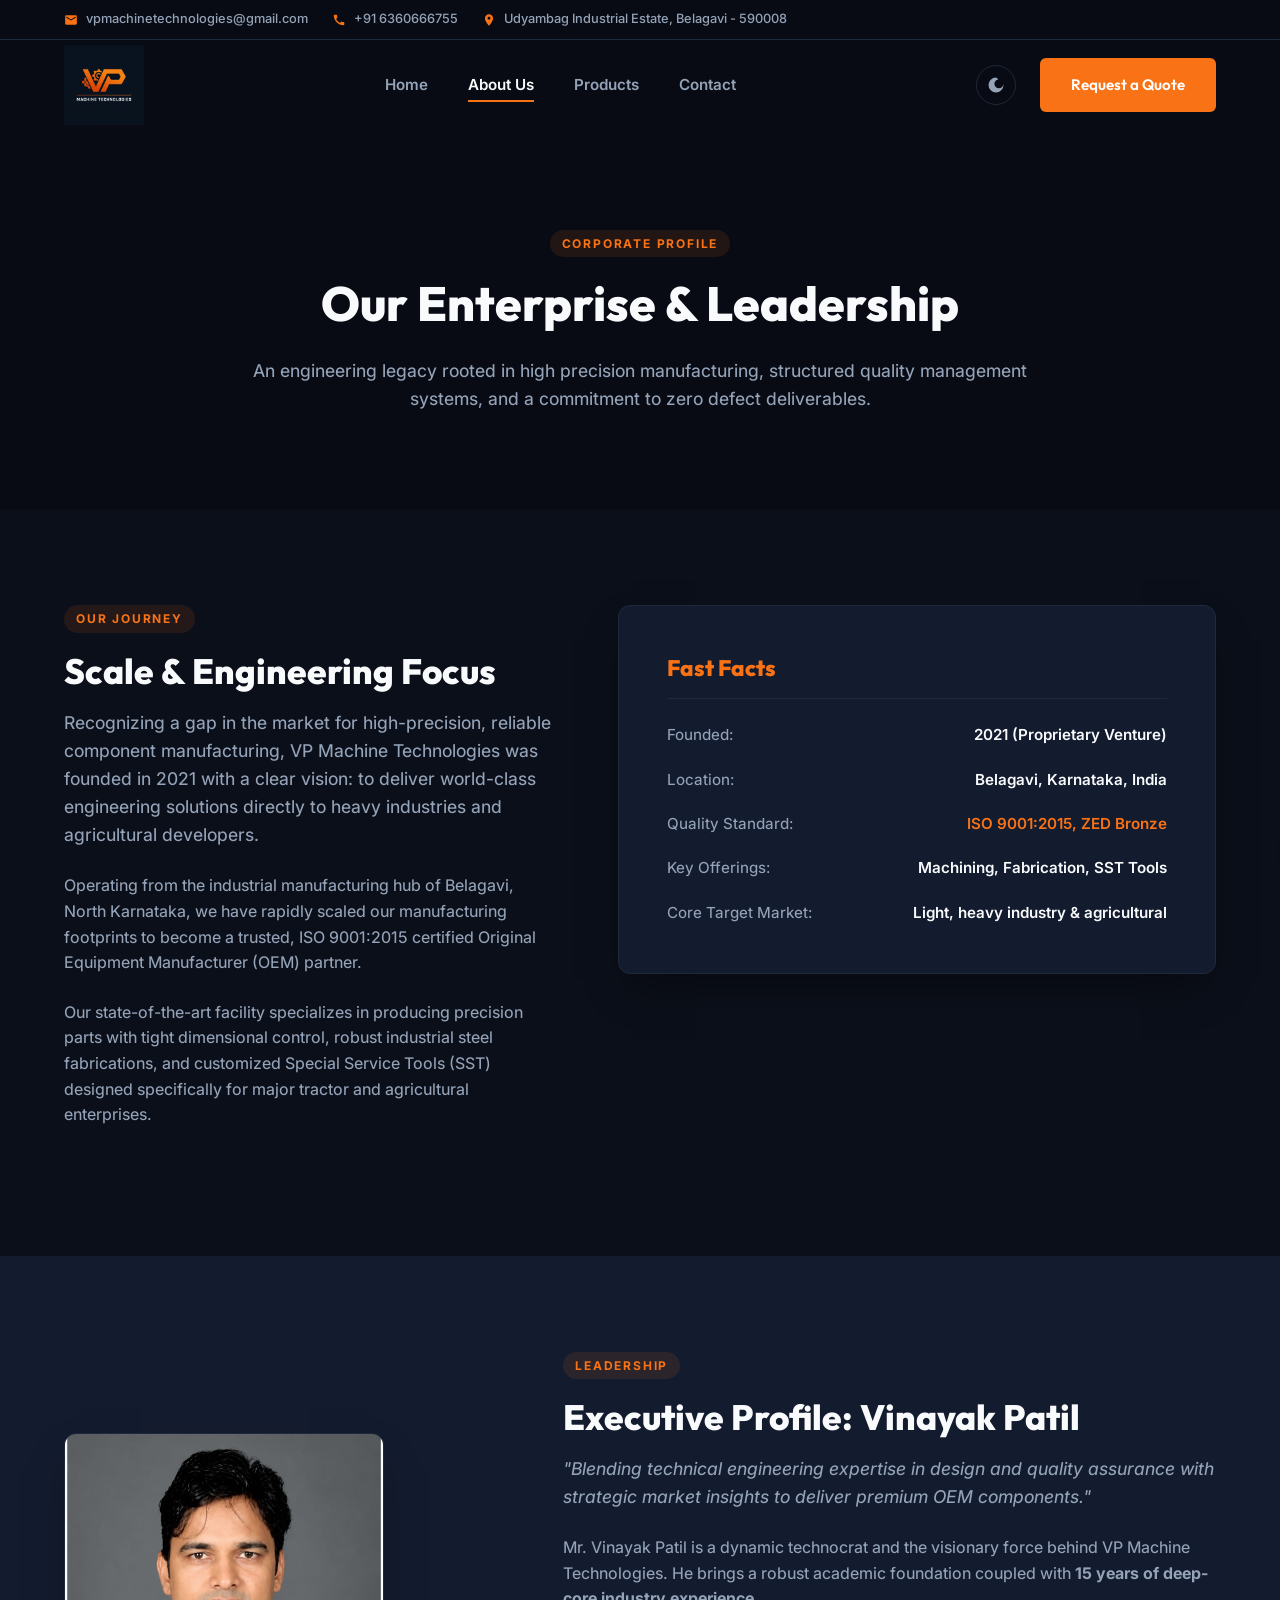
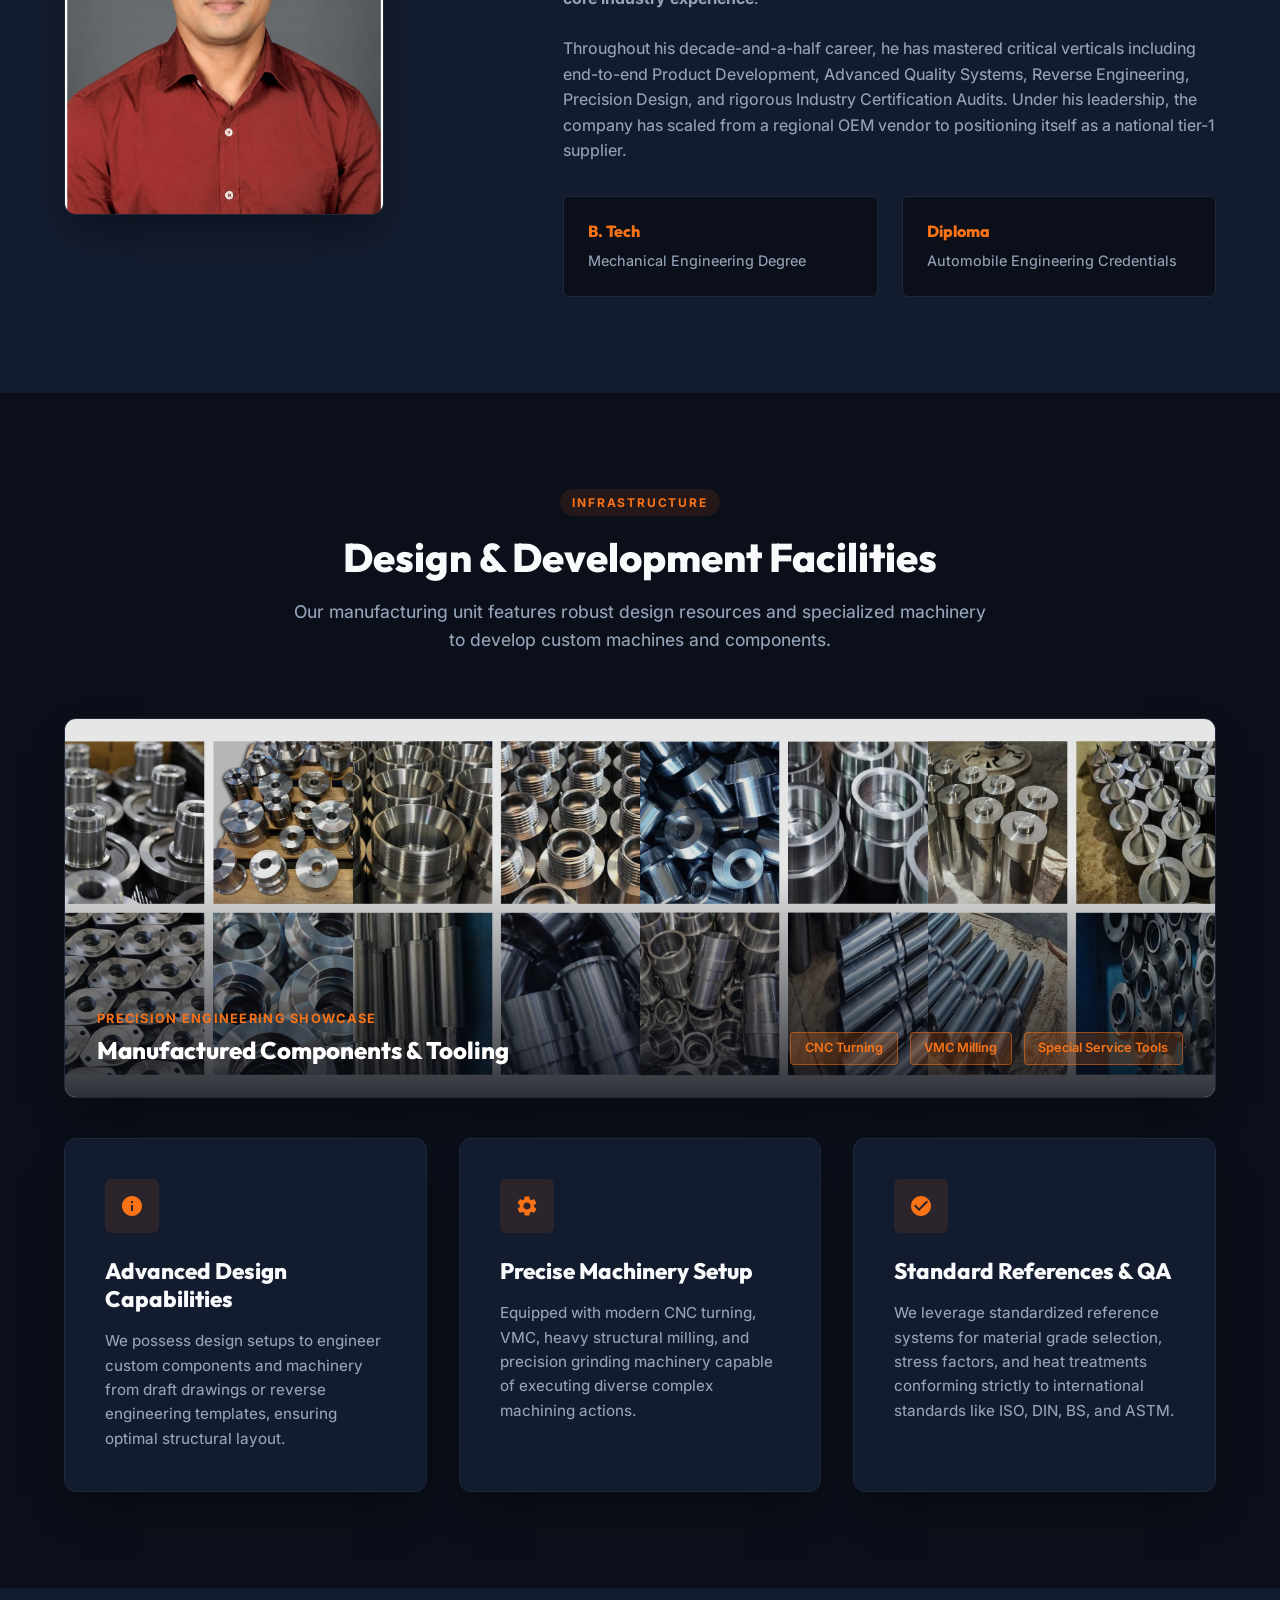
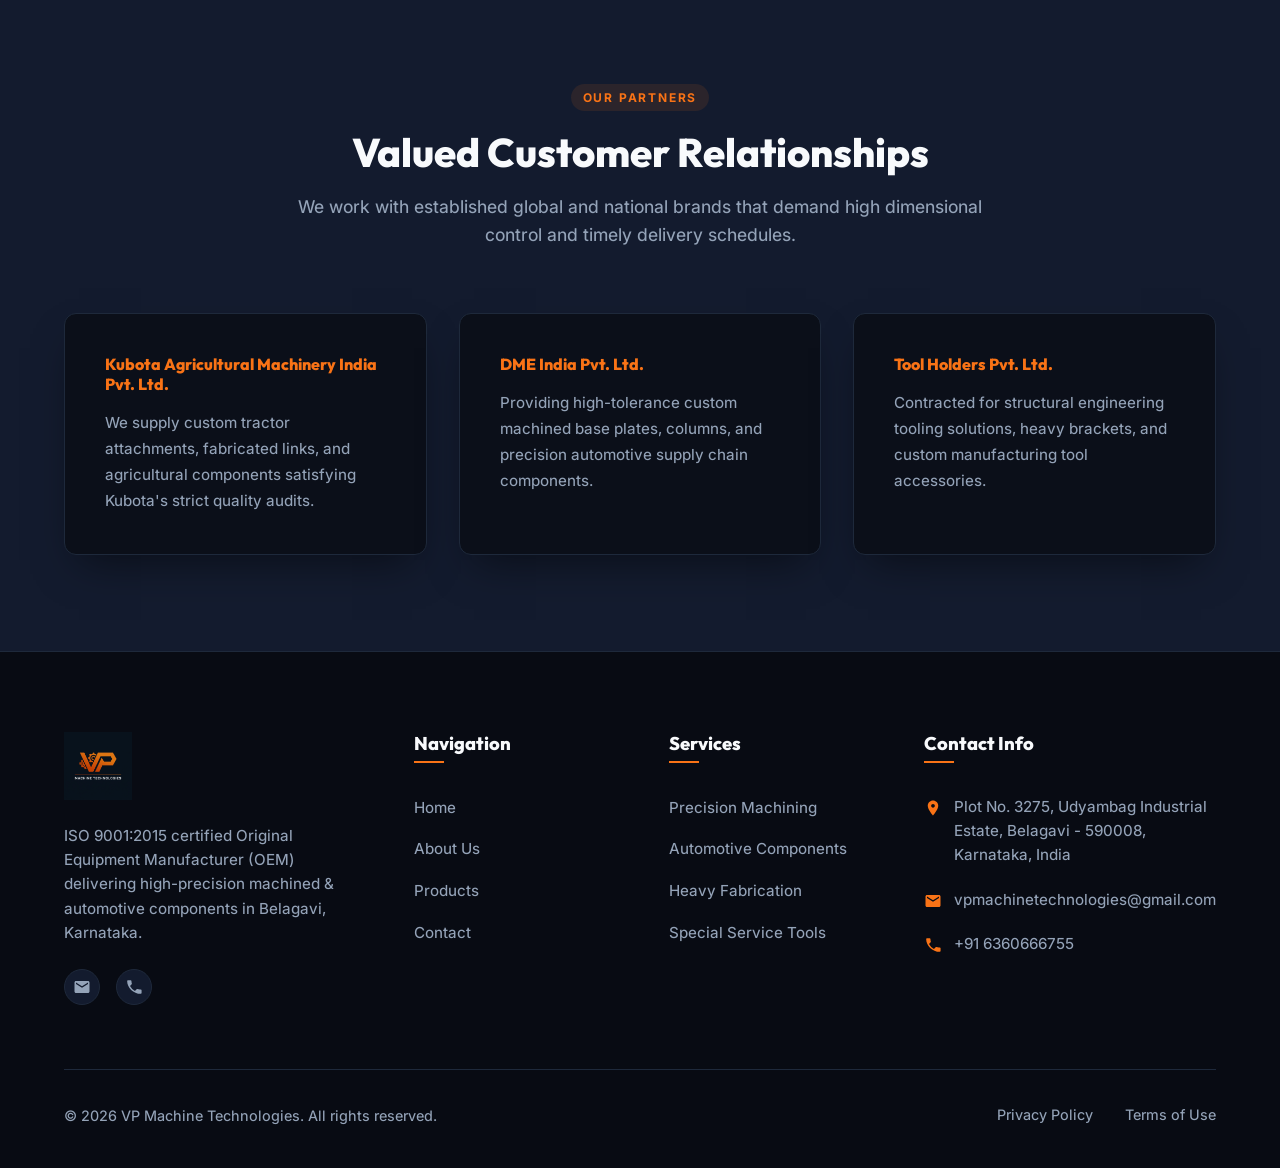
==== commit 6bf8b5a6: "Update corporate names: set Kubota to Kubota Agricultural Machinery India Pvt. Ltd. and target marke" ====
--- a/about.html
+++ b/about.html
@@ -115,7 +115,7 @@
               </li>
               <li style="display: flex; justify-content: space-between; font-size: 0.95rem;">
                 <span style="color: var(--text-secondary);">Core Target Market:</span>
-                <span style="font-weight: 600;">Heavy Industry & Ag-Machinery</span>
+                <span style="font-weight: 600;">Light, heavy industry & agricultural</span>
               </li>
             </ul>
           </div>
@@ -257,7 +257,7 @@
 
       <div style="display: grid; grid-template-columns: repeat(auto-fit, minmax(280px, 1fr)); gap: 2rem;">
         <div class="capability-card" style="background-color: var(--bg-primary);">
-          <h4 style="color: var(--accent); margin-bottom: 1rem;">Kubota Agriculture</h4>
+          <h4 style="color: var(--accent); margin-bottom: 1rem;">Kubota Agricultural Machinery India Pvt. Ltd.</h4>
           <p style="color: var(--text-secondary); font-size: 0.95rem; line-height: 1.7;">
             We supply custom tractor attachments, fabricated links, and agricultural components satisfying Kubota's strict quality audits.
           </p>
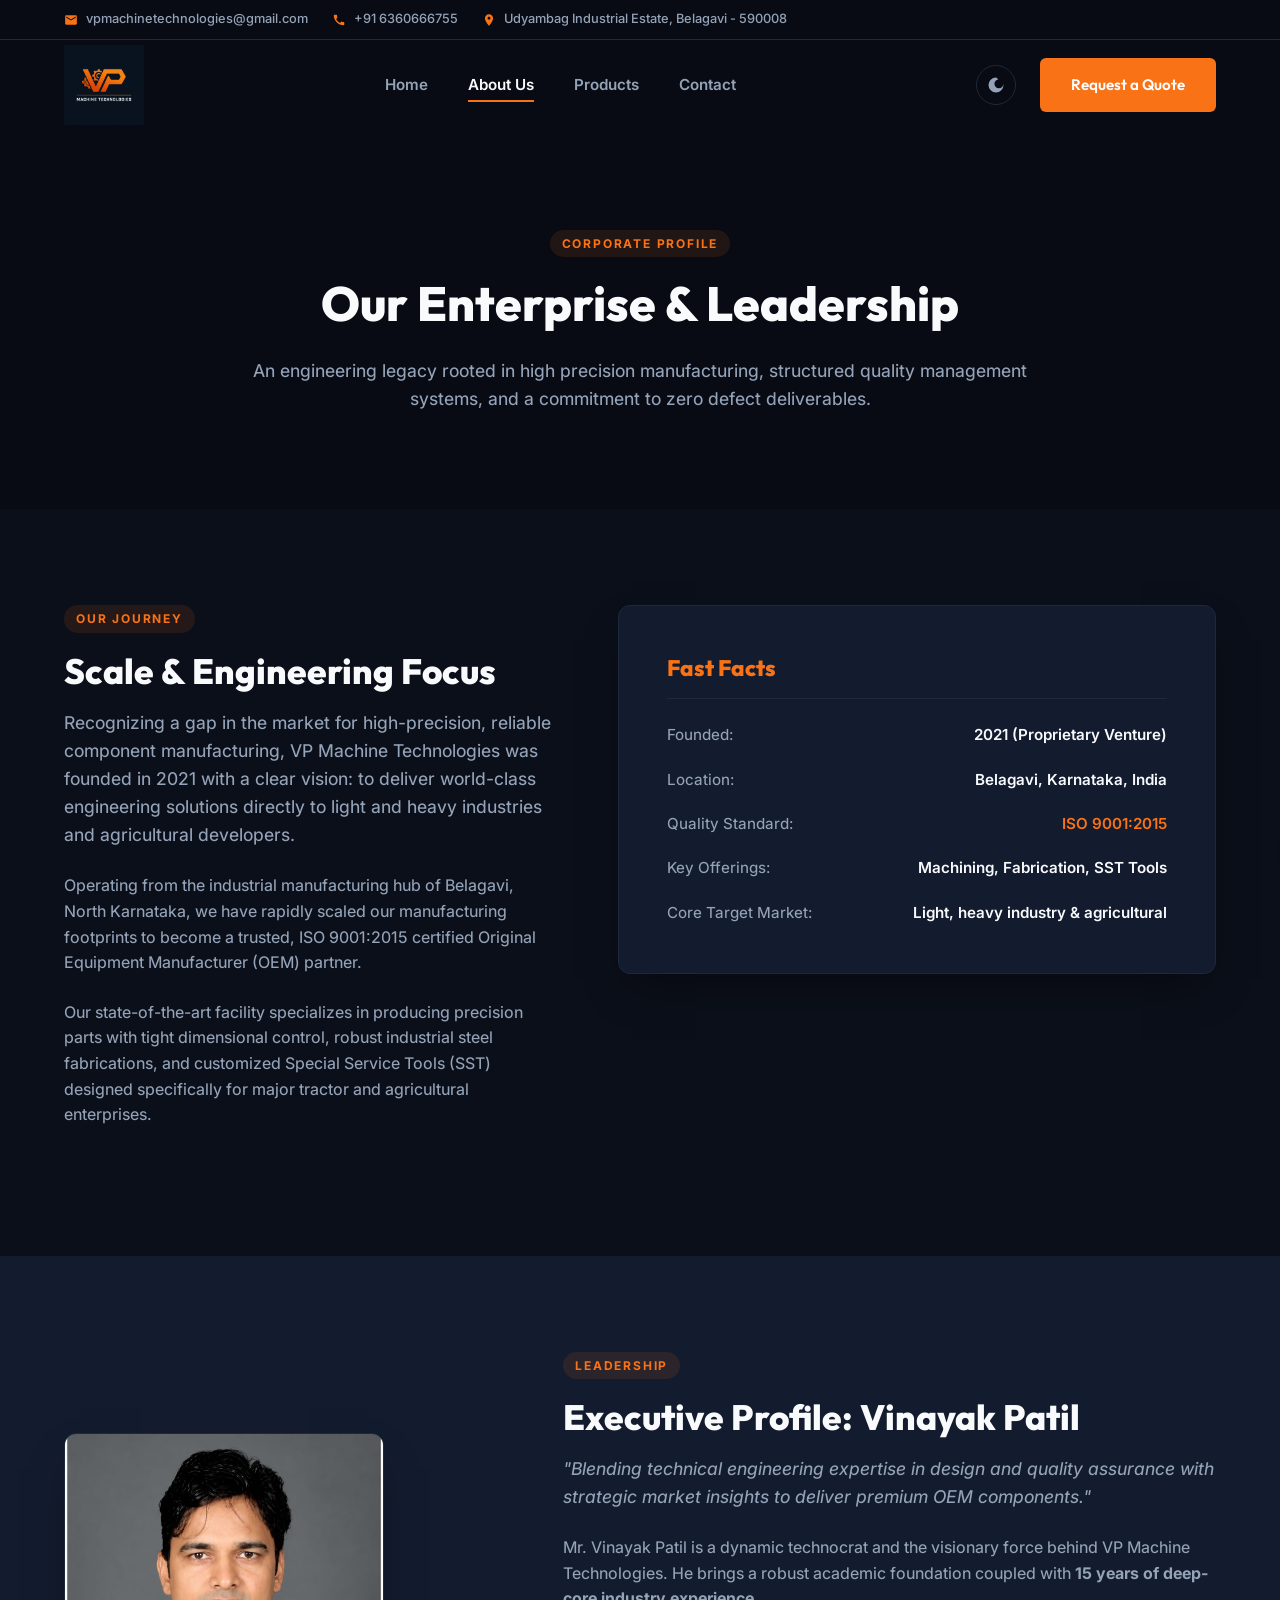
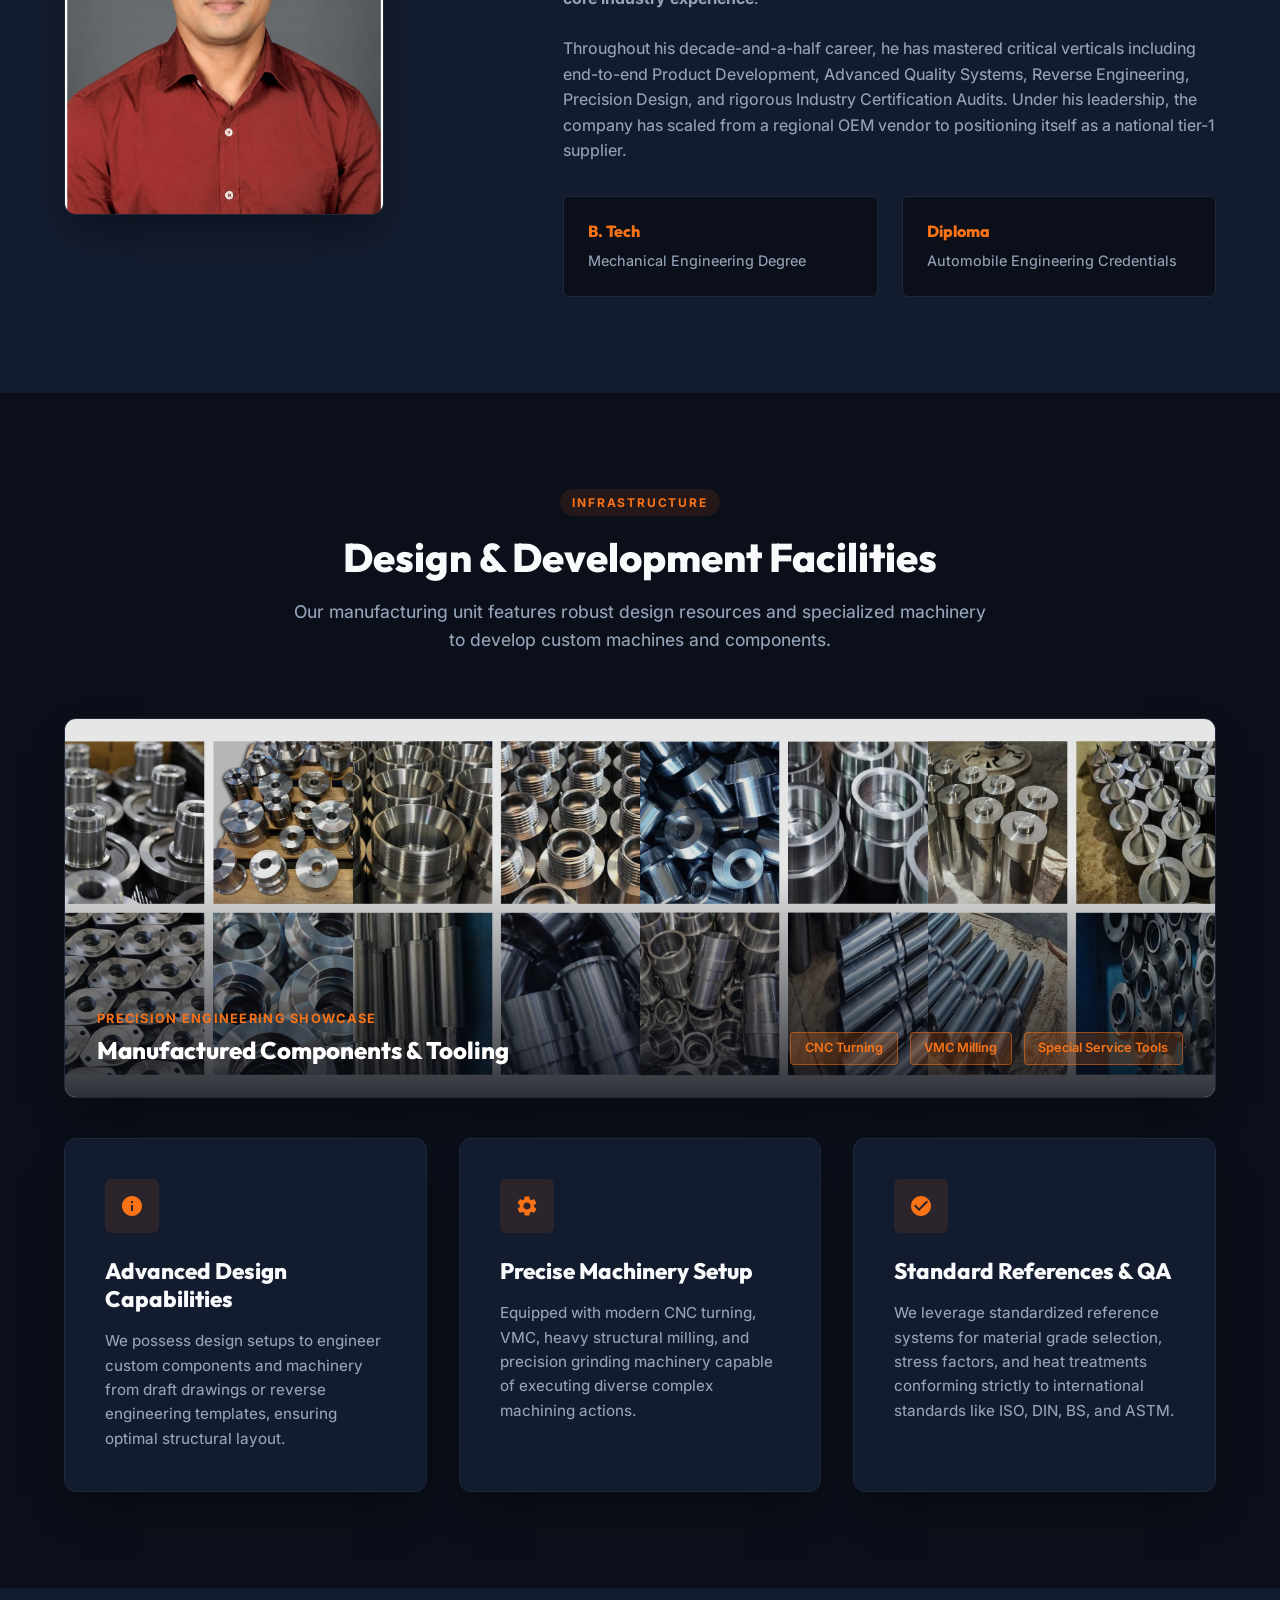
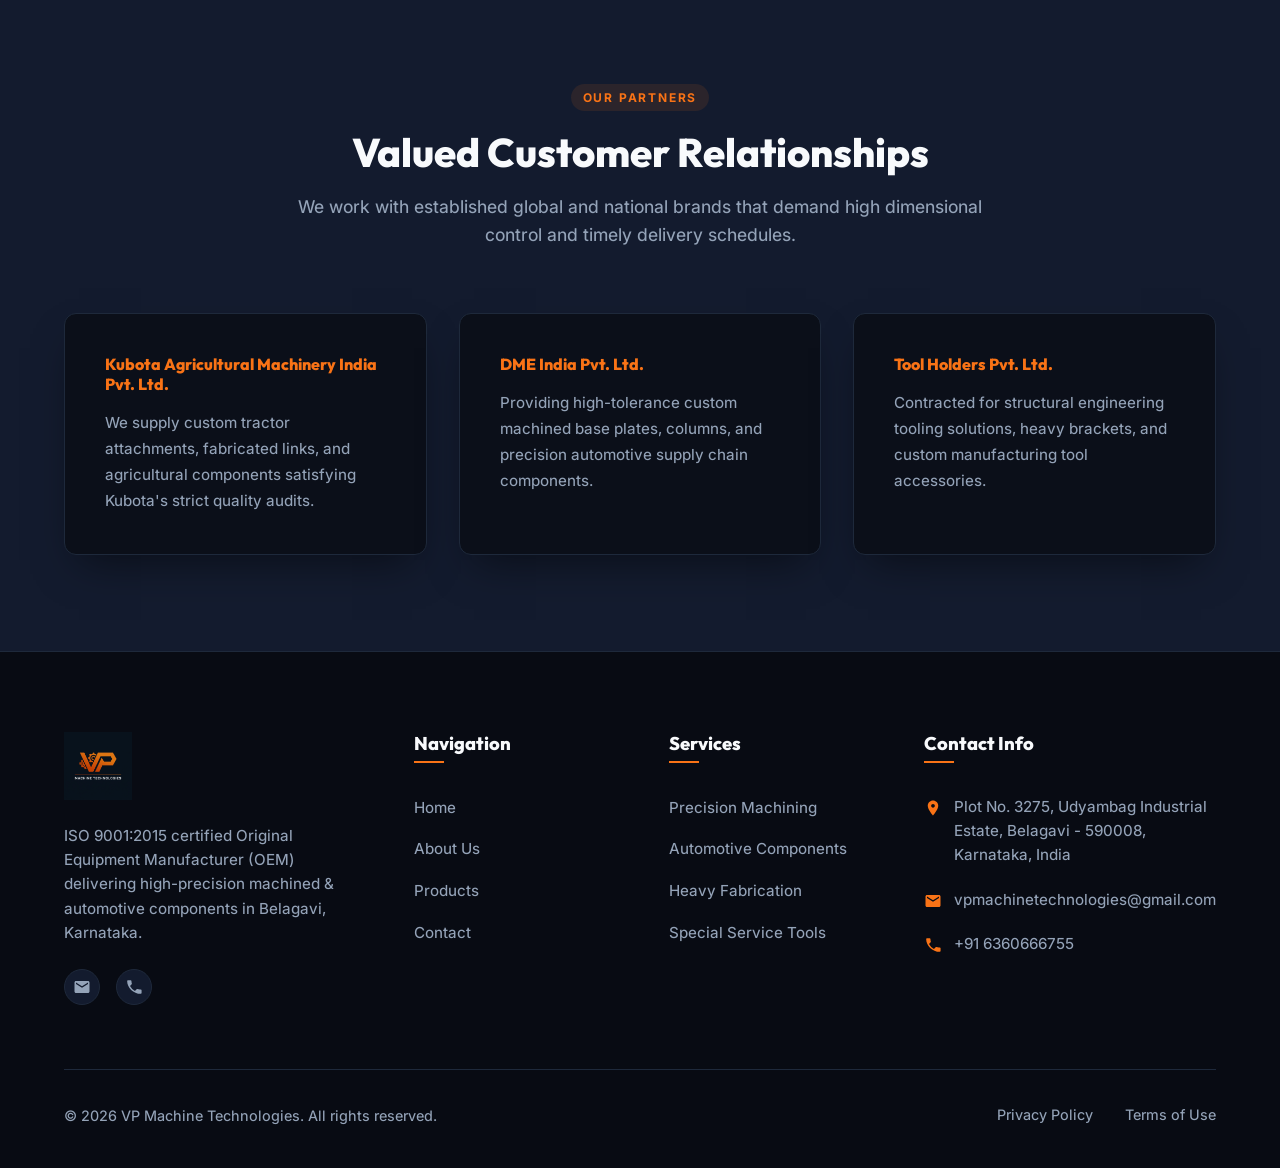
==== commit 56e7ca6c: "Add tractor service tools, CNC turned bushings, and threaded shafts images to product catalog" ====
--- a/about.html
+++ b/about.html
@@ -81,7 +81,7 @@
           <span class="section-badge">Our Journey</span>
           <h2 class="section-title" style="font-size: 2.2rem;">Scale & Engineering Focus</h2>
           <p class="section-desc" style="margin-bottom: 1.5rem;">
-            Recognizing a gap in the market for high-precision, reliable component manufacturing, VP Machine Technologies was founded in 2021 with a clear vision: to deliver world-class engineering solutions directly to heavy industries and agricultural developers.
+            Recognizing a gap in the market for high-precision, reliable component manufacturing, VP Machine Technologies was founded in 2021 with a clear vision: to deliver world-class engineering solutions directly to light and heavy industries and agricultural developers.
           </p>
           <p style="color: var(--text-secondary); margin-bottom: 1.5rem;">
             Operating from the industrial manufacturing hub of Belagavi, North Karnataka, we have rapidly scaled our manufacturing footprints to become a trusted, ISO 9001:2015 certified Original Equipment Manufacturer (OEM) partner. 
@@ -107,7 +107,7 @@
               </li>
               <li style="display: flex; justify-content: space-between; font-size: 0.95rem;">
                 <span style="color: var(--text-secondary);">Quality Standard:</span>
-                <span style="font-weight: 600; color: var(--accent);">ISO 9001:2015, ZED Bronze</span>
+                <span style="font-weight: 600; color: var(--accent);">ISO 9001:2015</span>
               </li>
               <li style="display: flex; justify-content: space-between; font-size: 0.95rem;">
                 <span style="color: var(--text-secondary);">Key Offerings:</span>
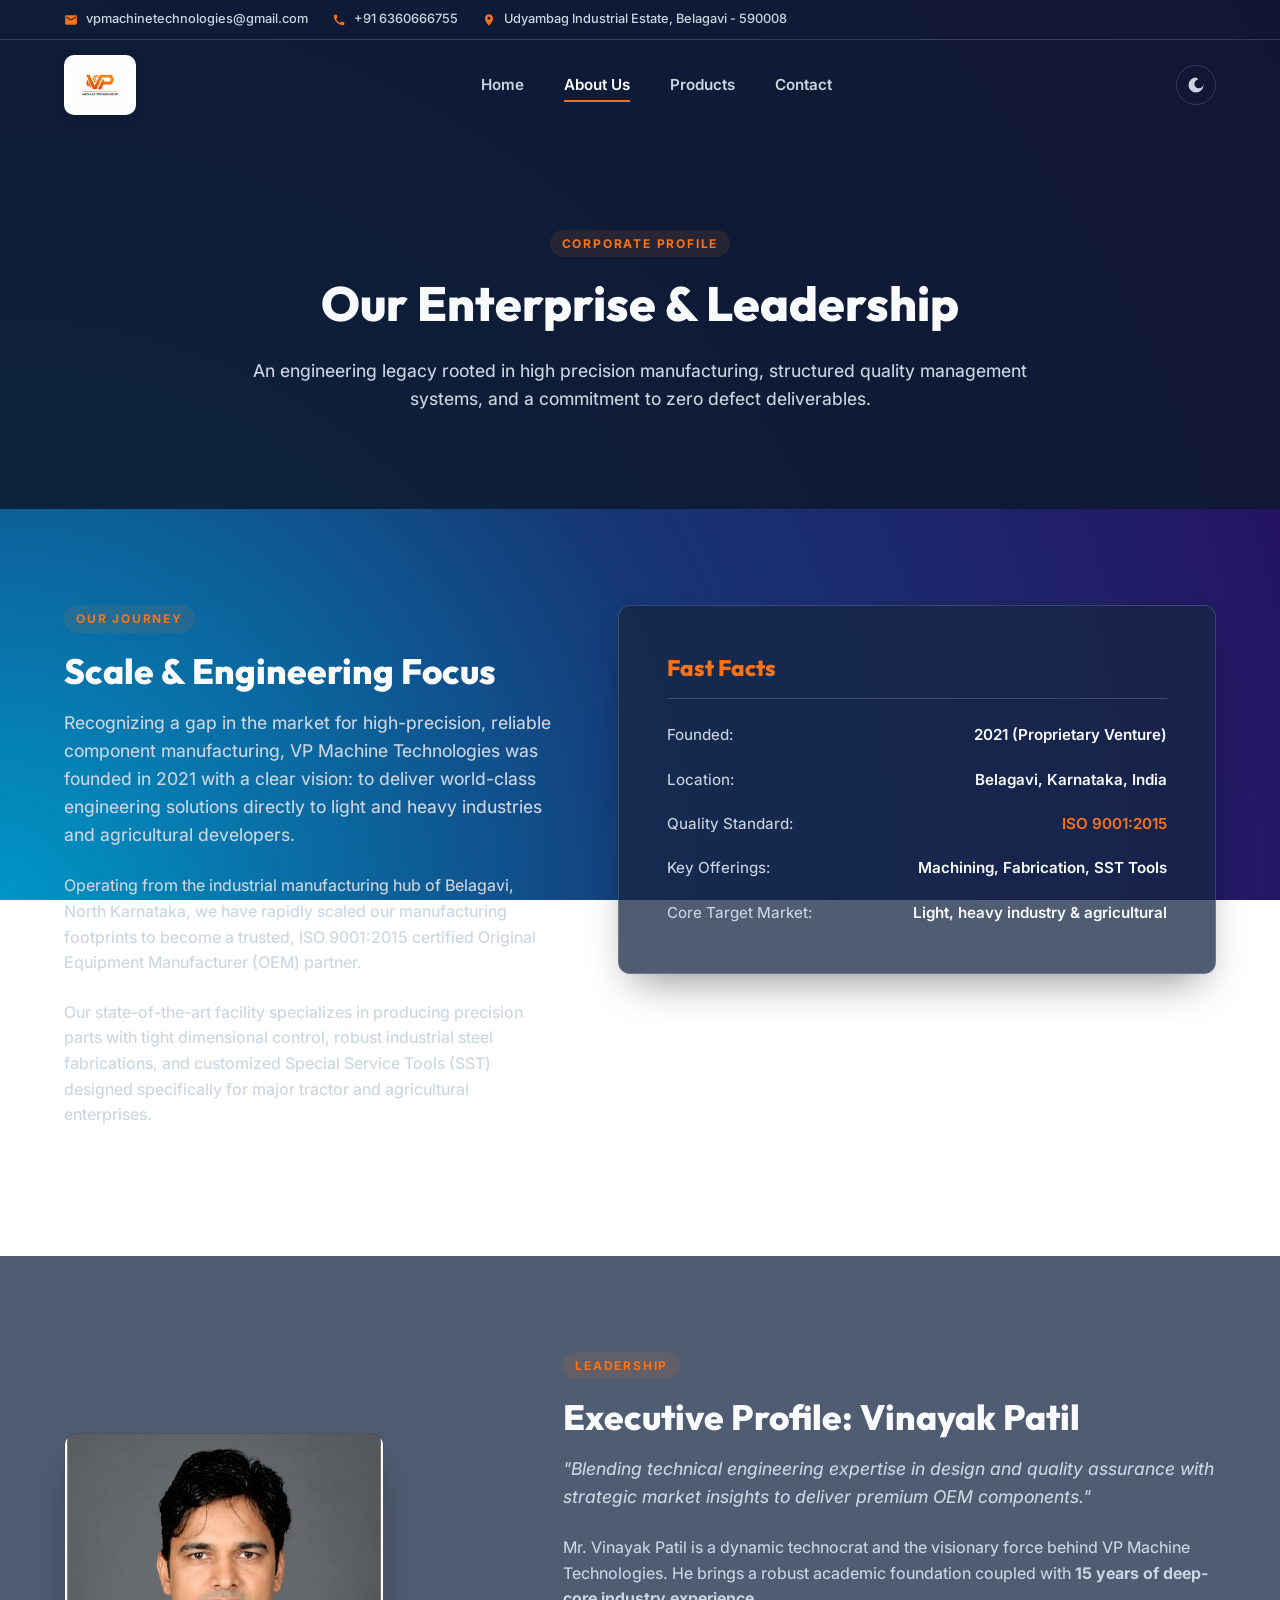
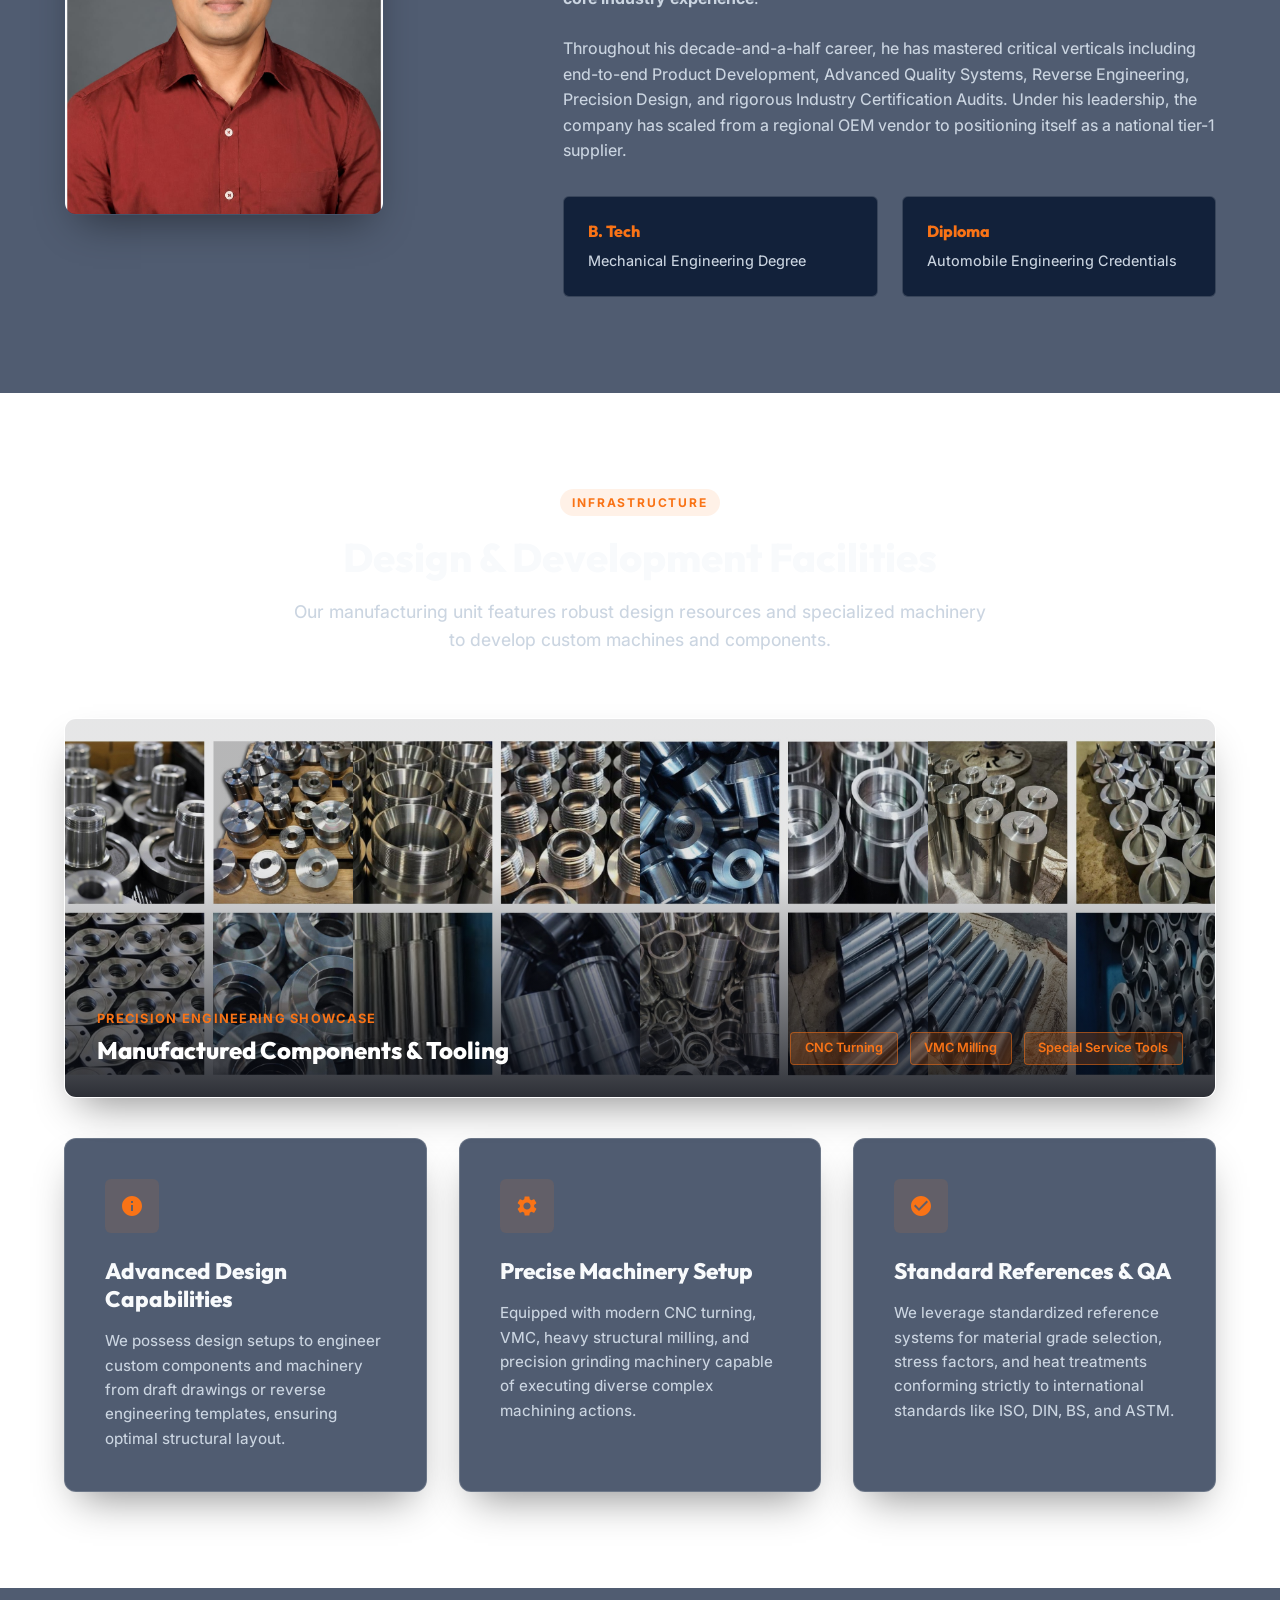
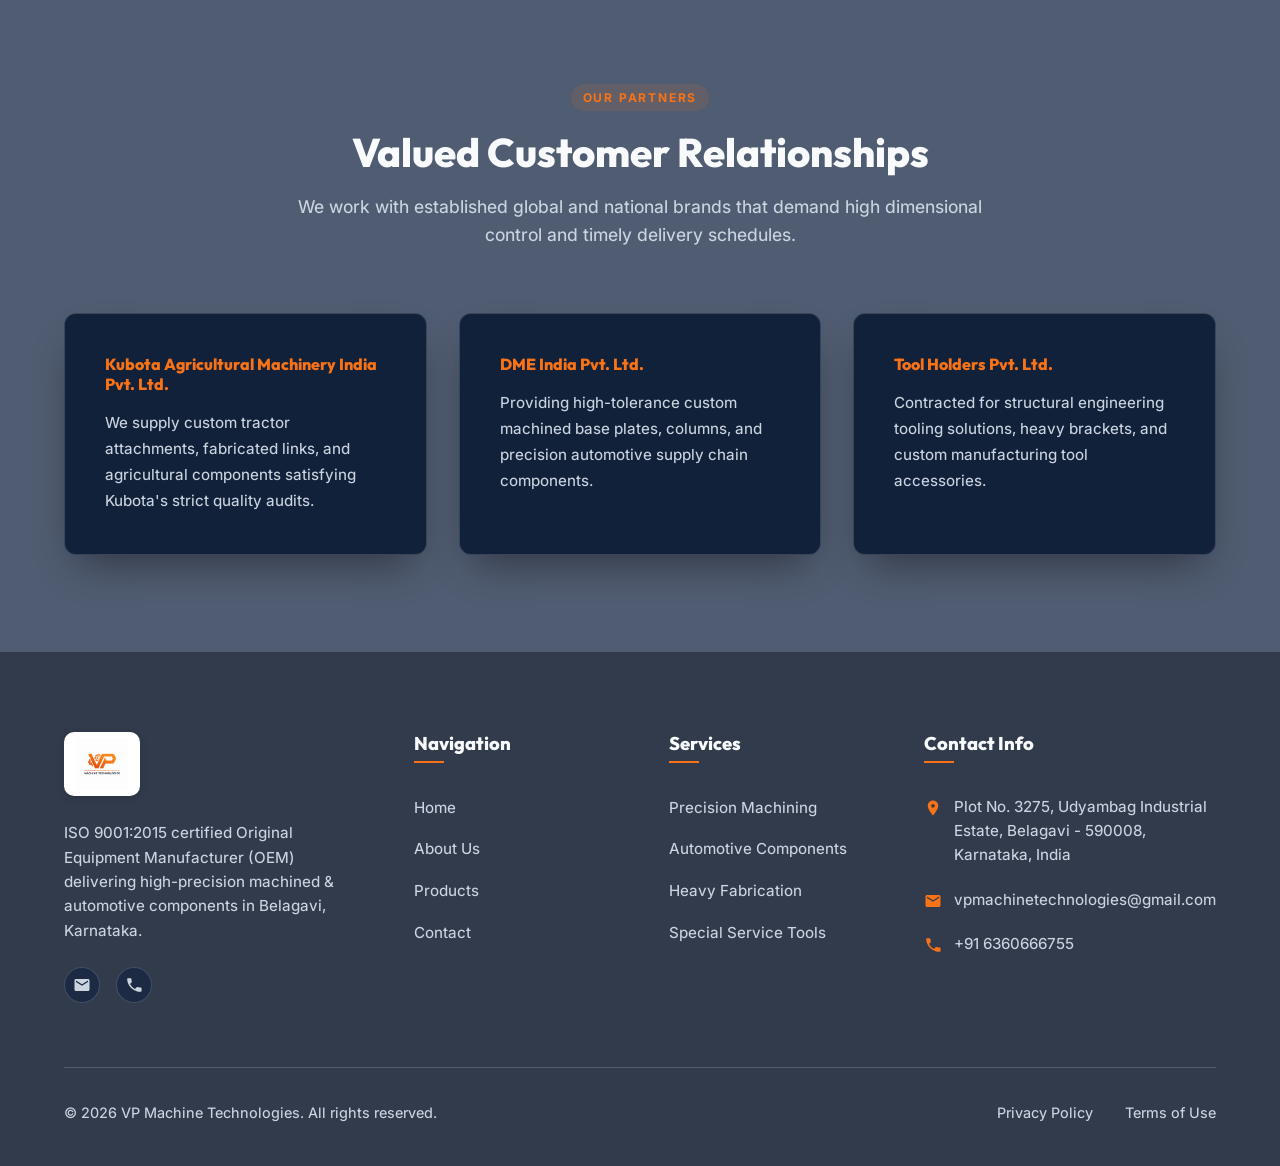
==== commit a9542544: "Update products page: individual cards, fix image paths, ZED cert link, enquiry modal popup, simplif" ====
--- a/about.html
+++ b/about.html
@@ -5,6 +5,7 @@
   <meta name="viewport" content="width=device-width, initial-scale=1.0">
   <title>About Us | VP Machine Technologies</title>
   <meta name="description" content="Learn about VP Machine Technologies, founded in 2021 by Vinayak Patil. Discover our precision machining capabilities, engineering facilities, and quality assurance workflows in Belagavi.">
+  <link rel="canonical" href="https://vpmachinetechnologies.com/about.html">
   <link rel="stylesheet" href="css/styles.css?v=1.2">
 </head>
 <body class="page-about">
@@ -52,7 +53,7 @@
           <svg class="moon-icon" viewBox="0 0 24 24"><path d="M12 3a9 9 0 1 0 9 9c0-.46-.04-.92-.1-1.36a5.385 5.385 0 0 1-5.4 5.4 5.385 5.385 0 0 1-5.4-5.4c0-2.65 1.95-4.85 4.54-5.3A9.2 9.2 0 0 0 12 3z"/></svg>
           <svg class="sun-icon" viewBox="0 0 24 24"><path d="M12 7a5 5 0 1 0 0 10 5 5 0 0 0 0-10zm0-5a1 1 0 0 1 1 1v2a1 1 0 0 1-2 0V3a1 1 0 0 1 1-1zm0 15a1 1 0 0 1 1 1v2a1 1 0 0 1-2 0v-2a1 1 0 0 1 1-1zM5.22 6.64a1 1 0 0 1 0-1.42l1.42-1.42a1 1 0 0 1 1.42 0 1 1 0 0 1 0 1.42L6.64 6.64a1 1 0 0 1-1.42 0zm10.6 10.6a1 1 0 0 1 0-1.42l1.42-1.42a1 1 0 0 1 1.42 0 1 1 0 0 1 0 1.42l-1.42 1.42a1 1 0 0 1-1.42 0zM2 12a1 1 0 0 1 1-1h2a1 1 0 0 1 0 2H3a1 1 0 0 1-1-1zm15 0a1 1 0 0 1 1-1h2a1 1 0 0 1 0 2h-2a1 1 0 0 1-1-1zM6.64 18.78a1 1 0 0 1-1.42 0l-1.42-1.42a1 1 0 0 1 0-1.42 1 1 0 0 1 1.42 0l1.42 1.42a1 1 0 0 1 0 1.42zm10.6-10.6a1 1 0 0 1-1.42 0l-1.42-1.42a1 1 0 0 1 0-1.42 1 1 0 0 1 1.42 0l1.42 1.42a1 1 0 0 1 0 1.42z"/></svg>
         </button>
-        <a href="contact.html" class="btn btn-primary nav-quote-btn">Request a Quote</a>
+
         <button class="burger-menu" aria-label="Toggle navigation menu" id="burger-menu">
           <span class="burger-line"></span>
           <span class="burger-line"></span>
@@ -182,10 +183,10 @@
         border: 1px solid var(--border-color);
       ">
         <div class="product-showcase-banner">
-          <img src="assets/images/products/product-5.jpg" alt="Precision CNC Turned Bushing">
-          <img src="assets/images/products/product-6.jpg" alt="Transmission Output Gear Hub">
-          <img src="assets/images/products/product-7.jpg" alt="Reinforced Welded Pillar Base">
-          <img src="assets/images/products/product-8.jpg" alt="Spline Shaft Adjuster Tool">
+          <img src="assets/images/products/Precision Machined Components/product-5.jpg" alt="Precision CNC Turned Bushing">
+          <img src="assets/images/products/Precision Machined Components/product-6.jpg" alt="Transmission Output Gear Hub">
+          <img src="assets/images/products/Precision Machined Components/product-7.jpg" alt="Reinforced Welded Pillar Base">
+          <img src="assets/images/products/Precision Machined Components/product-8.jpg" alt="Spline Shaft Adjuster Tool">
         </div>
         <div style="
           position: absolute;
--- a/css/styles.css
+++ b/css/styles.css
@@ -2,18 +2,18 @@
 
 /* --- DESIGN SYSTEM TOKENS --- */
 :root {
-  /* Colors (Dark Theme Default) */
-  --bg-primary: #0b0f19;
-  --bg-secondary: #131b2e;
-  --bg-tertiary: #080b13;
+  /* Colors (Vibrant Teal-to-Indigo Dark Theme - Matching Reference Image) */
+  --bg-primary: #12213a;
+  --bg-secondary: rgba(22, 38, 66, 0.75);
+  --bg-tertiary: rgba(14, 25, 45, 0.85);
   --text-primary: #f8fafc;
-  --text-secondary: #94a3b8;
+  --text-secondary: #cbd5e1;
   --accent: #f97316;
   --accent-hover: #ea580c;
   --accent-rgb: 249, 115, 22;
-  --border-color: #1e293b;
-  --header-bg: rgba(11, 15, 25, 0.8);
-  --card-shadow: 0 20px 40px -15px rgba(0, 0, 0, 0.5);
+  --border-color: rgba(255, 255, 255, 0.16);
+  --header-bg: rgba(18, 33, 58, 0.85);
+  --card-shadow: 0 20px 40px -15px rgba(0, 0, 0, 0.45);
   --success: #10b981;
   
   /* Fonts */
@@ -27,19 +27,21 @@
   --radius-lg: 24px;
 }
 
-/* Light Theme Overrides */
+/* Soft Powder-Blue Light Theme Overrides (Matching Reference Image) */
 body.light-theme {
-  --bg-primary: #f8fafc;
+  --bg-primary: #eaf3fc;
   --bg-secondary: #ffffff;
-  --bg-tertiary: #f1f5f9;
+  --bg-tertiary: #d9e8f7;
   --text-primary: #0f172a;
   --text-secondary: #475569;
   --accent: #ea580c;
   --accent-hover: #c2410c;
   --accent-rgb: 234, 88, 12;
-  --border-color: #e2e8f0;
-  --header-bg: rgba(248, 250, 252, 0.85);
-  --card-shadow: 0 20px 40px -15px rgba(15, 23, 42, 0.08);
+  --border-color: #c8dce8;
+  --header-bg: rgba(234, 243, 252, 0.9);
+  --card-shadow: 0 15px 35px -10px rgba(15, 23, 42, 0.07);
+  background: radial-gradient(circle at 50% 30%, #f4f9ff 0%, #e5f1fd 65%, #d8e9fa 100%) !important;
+  background-attachment: fixed !important;
 }
 
 /* --- RESET & BASE STYLES --- */
@@ -56,12 +58,13 @@
 
 body {
   font-family: var(--font-body);
-  background-color: var(--bg-primary);
+  background: radial-gradient(circle at 0% 100%, #0096c7 0%, #163675 45%, #2a085c 100%);
+  background-attachment: fixed;
   color: var(--text-primary);
   line-height: 1.6;
   font-weight: 450;
   overflow-x: hidden;
-  transition: background-color 0.3s ease, color 0.3s ease;
+  transition: background 0.3s ease, color 0.3s ease;
 }
 
 /* Custom Scrollbar */
@@ -312,66 +315,36 @@
 .logo {
   display: flex;
   align-items: center;
+  background-color: #ffffff;
+  border-radius: 10px;
+  padding: 4px 10px;
+  transition: var(--transition-smooth);
+  box-shadow: 0 2px 10px rgba(0,0,0,0.12);
+}
+
+.logo:hover {
+  box-shadow: 0 4px 16px rgba(249, 115, 22, 0.25);
 }
 
 .logo-img {
-  height: 80px;
+  height: 52px;
   width: auto;
   object-fit: contain;
   display: block;
   transition: var(--transition-smooth);
 }
 
-/* Logo variant display rules */
+/* Show only one logo — new logo works on both themes */
 .logo-img-dark {
+  display: none;
+}
+.logo-img-light {
   display: block;
 }
-.logo-img-light {
-  display: none;
-}
-
-/* Light Theme - Footer (always light bg in light theme) */
-body.light-theme .footer .logo-img-dark {
-  display: none !important;
-}
-body.light-theme .footer .logo-img-light {
-  display: block !important;
-}
-
-/* Light Theme - Scrolled Header / Menu Open Header (always light bg in light theme) */
-body.light-theme .header.scrolled .logo-img-dark,
-body.light-theme .header.menu-open .logo-img-dark {
-  display: none !important;
-}
-body.light-theme .header.scrolled .logo-img-light,
-body.light-theme .header.menu-open .logo-img-light {
-  display: block !important;
-}
-
-/* Light Theme - Transparent Header (before scroll) */
-/* For pages with dark heros (home, contact), we keep the dark logo because background is dark */
-body.light-theme.page-home .header:not(.scrolled) .logo-img-dark,
-body.light-theme.page-contact .header:not(.scrolled) .logo-img-dark {
-  display: block !important;
-}
-body.light-theme.page-home .header:not(.scrolled) .logo-img-light,
-body.light-theme.page-contact .header:not(.scrolled) .logo-img-light {
-  display: none !important;
-}
-
-/* For pages with light heros (about, products), we show the light logo because background is light */
-body.light-theme.page-about .header:not(.scrolled) .logo-img-dark,
-body.light-theme.page-products .header:not(.scrolled) .logo-img-dark {
-  display: none !important;
-}
-body.light-theme.page-about .header:not(.scrolled) .logo-img-light,
-body.light-theme.page-products .header:not(.scrolled) .logo-img-light {
-  display: block !important;
-}
 
 
 .header.scrolled .logo-img {
-  height: 58px;
+  height: 40px;
 }
 
 /* Fallback icon for places that still use the text logo */
@@ -379,10 +352,18 @@
   display: none;
 }
 
-/* Footer logo slightly smaller */
+/* Footer logo */
+.footer .logo {
+  background: #ffffff;
+  border-radius: 10px;
+  padding: 6px 12px;
+  display: inline-flex;
+  box-shadow: 0 2px 8px rgba(0,0,0,0.15);
+}
+
 .footer .logo-img {
-  height: 68px;
-  opacity: 0.9;
+  height: 52px;
+  opacity: 0.95;
 }
 
 .footer .logo-img:hover {
@@ -915,14 +896,22 @@
   height: 240px;
   overflow: hidden;
   position: relative;
-  background-color: var(--bg-tertiary);
+  background-color: #ffffff;
   border-bottom: 1px solid var(--border-color);
+  display: flex;
+  align-items: center;
+  justify-content: center;
+}
+
+body:not(.light-theme) .product-img-container {
+  background-color: #0f172a;
 }
 
 .product-img-container img {
   width: 100%;
   height: 100%;
-  object-fit: cover;
+  object-fit: contain;
+  padding: 0.5rem;
   transition: var(--transition-smooth);
 }
 
@@ -2573,3 +2562,96 @@
   }
 }
 
+/* --- ENQUIRY SUCCESS POPUP MODAL --- */
+.enquiry-modal-overlay {
+  position: fixed;
+  inset: 0;
+  background: rgba(0, 0, 0, 0.7);
+  backdrop-filter: blur(6px);
+  -webkit-backdrop-filter: blur(6px);
+  z-index: 99999;
+  display: flex;
+  align-items: center;
+  justify-content: center;
+  padding: 1.5rem;
+  opacity: 0;
+  visibility: hidden;
+  transition: opacity 0.3s ease, visibility 0.3s ease;
+}
+
+.enquiry-modal-overlay.active {
+  opacity: 1;
+  visibility: visible;
+}
+
+.enquiry-modal-card {
+  background: var(--bg-secondary, #111827);
+  border: 1px solid var(--border-color, rgba(255, 255, 255, 0.1));
+  border-radius: 16px;
+  max-width: 460px;
+  width: 100%;
+  padding: 2.5rem 2rem;
+  text-align: center;
+  box-shadow: 0 25px 50px -12px rgba(0, 0, 0, 0.5);
+  transform: scale(0.85);
+  transition: transform 0.3s cubic-bezier(0.34, 1.56, 0.64, 1);
+  position: relative;
+}
+
+.enquiry-modal-overlay.active .enquiry-modal-card {
+  transform: scale(1);
+}
+
+.enquiry-modal-icon {
+  width: 72px;
+  height: 72px;
+  background: rgba(34, 197, 94, 0.15);
+  color: #22c55e;
+  border-radius: 50%;
+  display: flex;
+  align-items: center;
+  justify-content: center;
+  margin: 0 auto 1.5rem;
+  box-shadow: 0 0 20px rgba(34, 197, 94, 0.3);
+  animation: pulseSuccess 2s infinite;
+}
+
+@keyframes pulseSuccess {
+  0% { box-shadow: 0 0 0 0 rgba(34, 197, 94, 0.4); }
+  70% { box-shadow: 0 0 0 15px rgba(34, 197, 94, 0); }
+  100% { box-shadow: 0 0 0 0 rgba(34, 197, 94, 0); }
+}
+
+.enquiry-modal-title {
+  font-size: 1.6rem;
+  font-weight: 800;
+  color: var(--text-primary, #ffffff);
+  margin-bottom: 0.75rem;
+}
+
+.enquiry-modal-text {
+  font-size: 0.95rem;
+  color: var(--text-secondary, #9ca3af);
+  line-height: 1.6;
+  margin-bottom: 2rem;
+}
+
+.enquiry-modal-close-btn {
+  background: linear-gradient(135deg, #f97316 0%, #ea580c 100%);
+  color: #ffffff;
+  border: none;
+  padding: 0.85rem 2.5rem;
+  font-size: 1rem;
+  font-weight: 700;
+  border-radius: 10px;
+  cursor: pointer;
+  transition: all 0.2s ease;
+  box-shadow: 0 4px 14px rgba(249, 115, 22, 0.35);
+  width: 100%;
+}
+
+.enquiry-modal-close-btn:hover {
+  transform: translateY(-2px);
+  box-shadow: 0 6px 20px rgba(249, 115, 22, 0.5);
+}
+
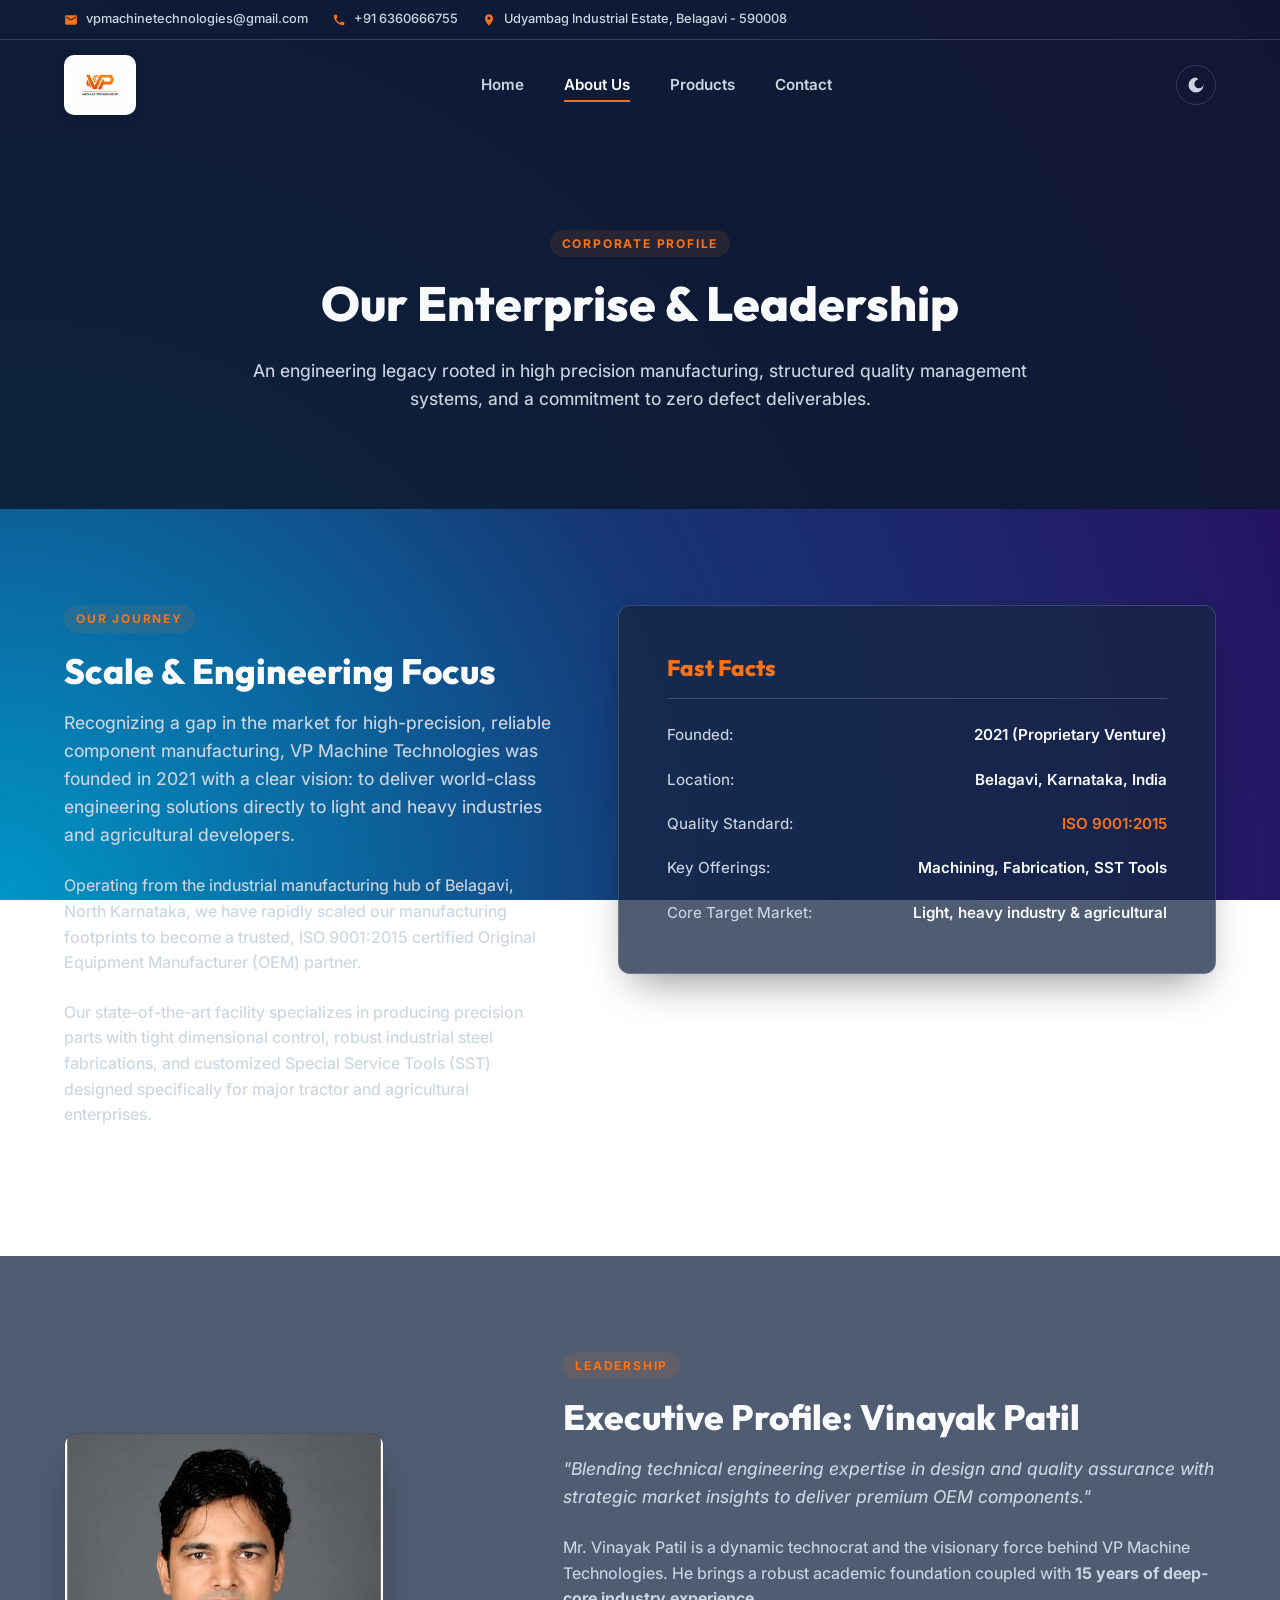
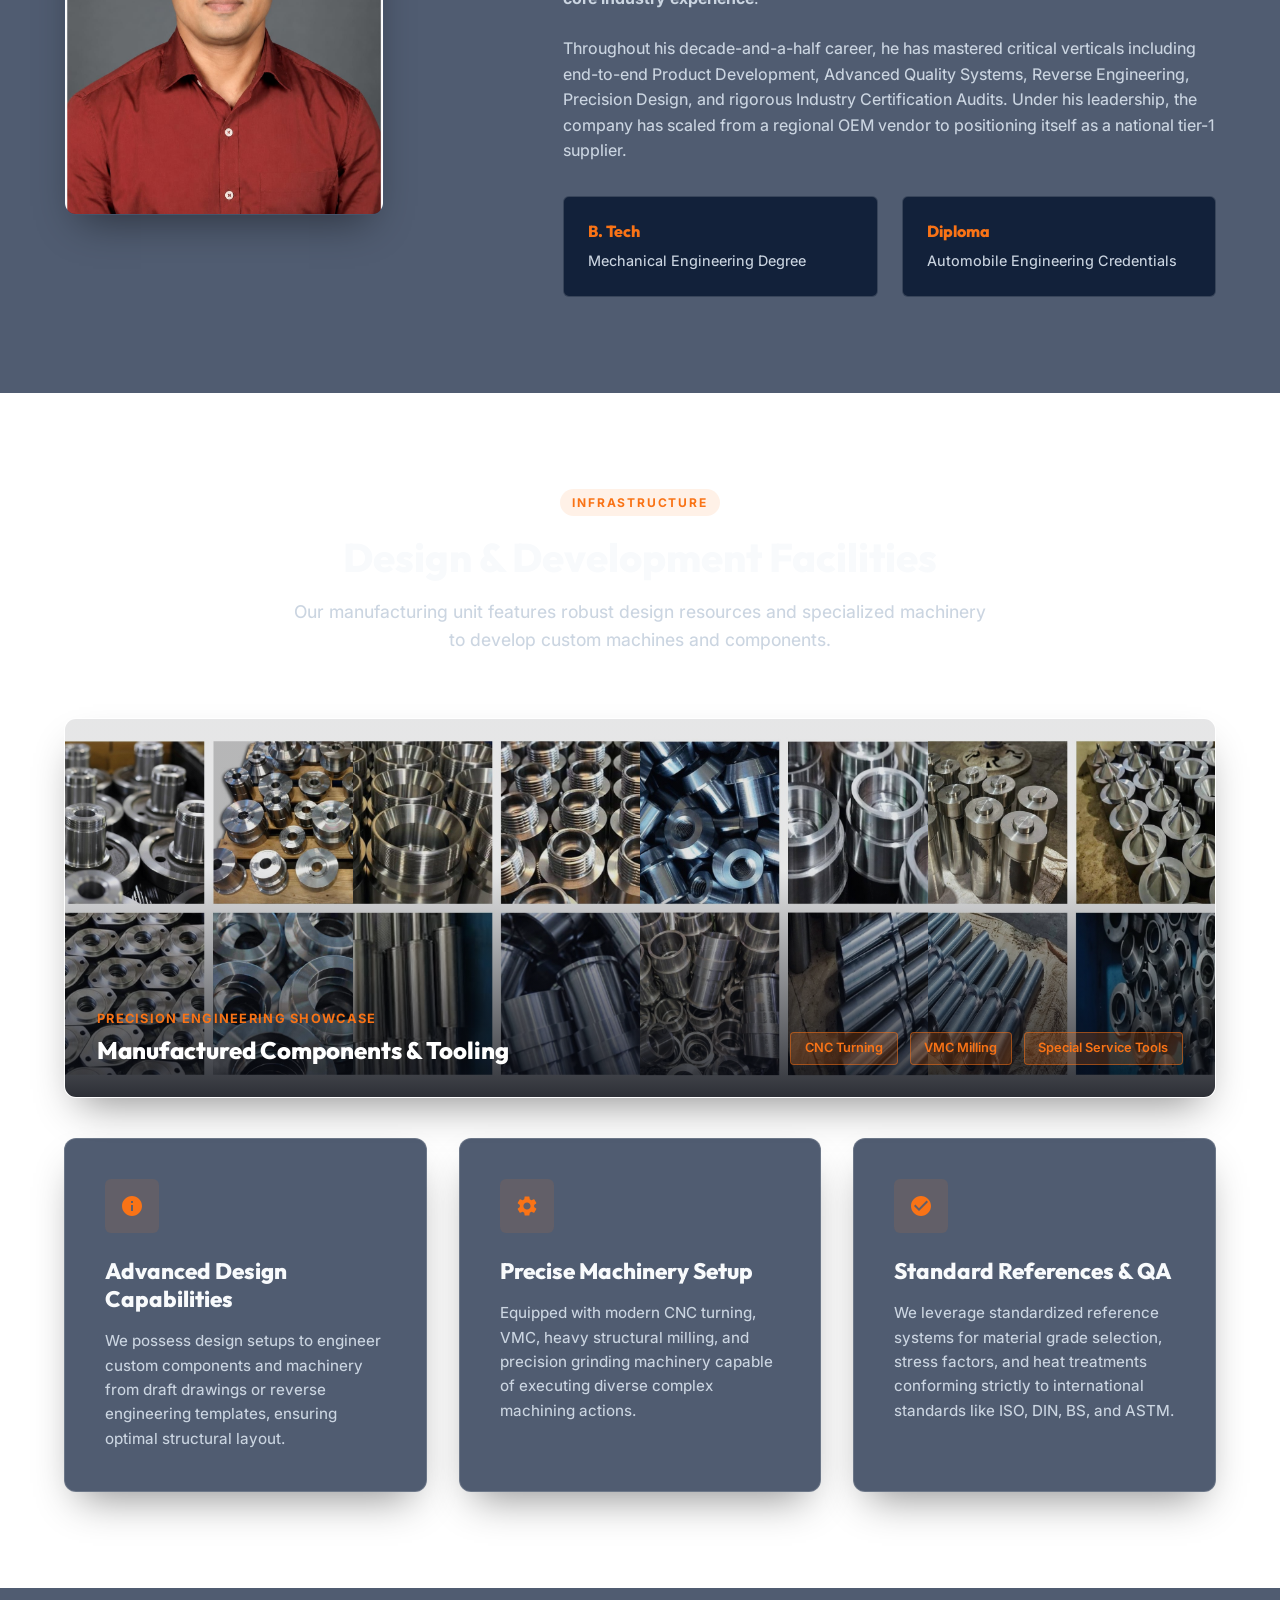
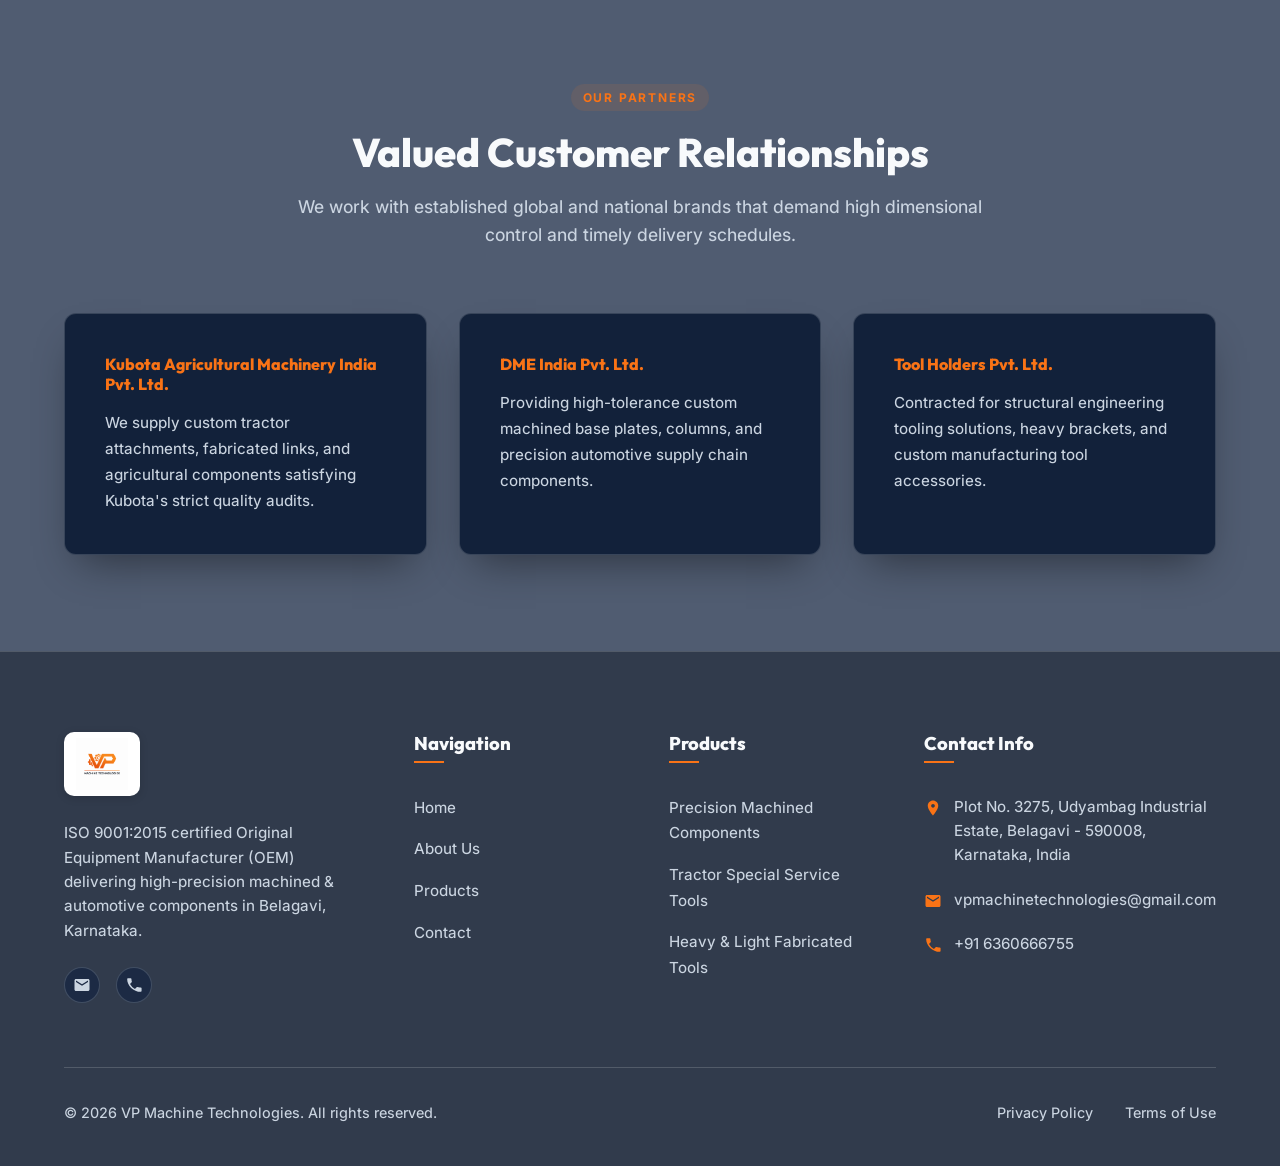
==== commit fef5d068: "Footer: replace Automotive Components with 3 correct product categories across all pages" ====
--- a/about.html
+++ b/about.html
@@ -312,12 +312,11 @@
         </div>
 
         <div class="footer-col">
-          <h4 class="footer-col-title">Services</h4>
+          <h4 class="footer-col-title">Products</h4>
           <ul class="footer-links">
-            <li><a href="products.html?filter=machined" class="footer-link">Precision Machining</a></li>
-            <li><a href="products.html?filter=automotive" class="footer-link">Automotive Components</a></li>
-            <li><a href="products.html?filter=fabricated" class="footer-link">Heavy Fabrication</a></li>
-            <li><a href="products.html?filter=sst" class="footer-link">Special Service Tools</a></li>
+            <li><a href="products.html#category-1" class="footer-link">Precision Machined Components</a></li>
+            <li><a href="products.html#category-2" class="footer-link">Tractor Special Service Tools</a></li>
+            <li><a href="products.html#category-3" class="footer-link">Heavy &amp; Light Fabricated Tools</a></li>
           </ul>
         </div>
 
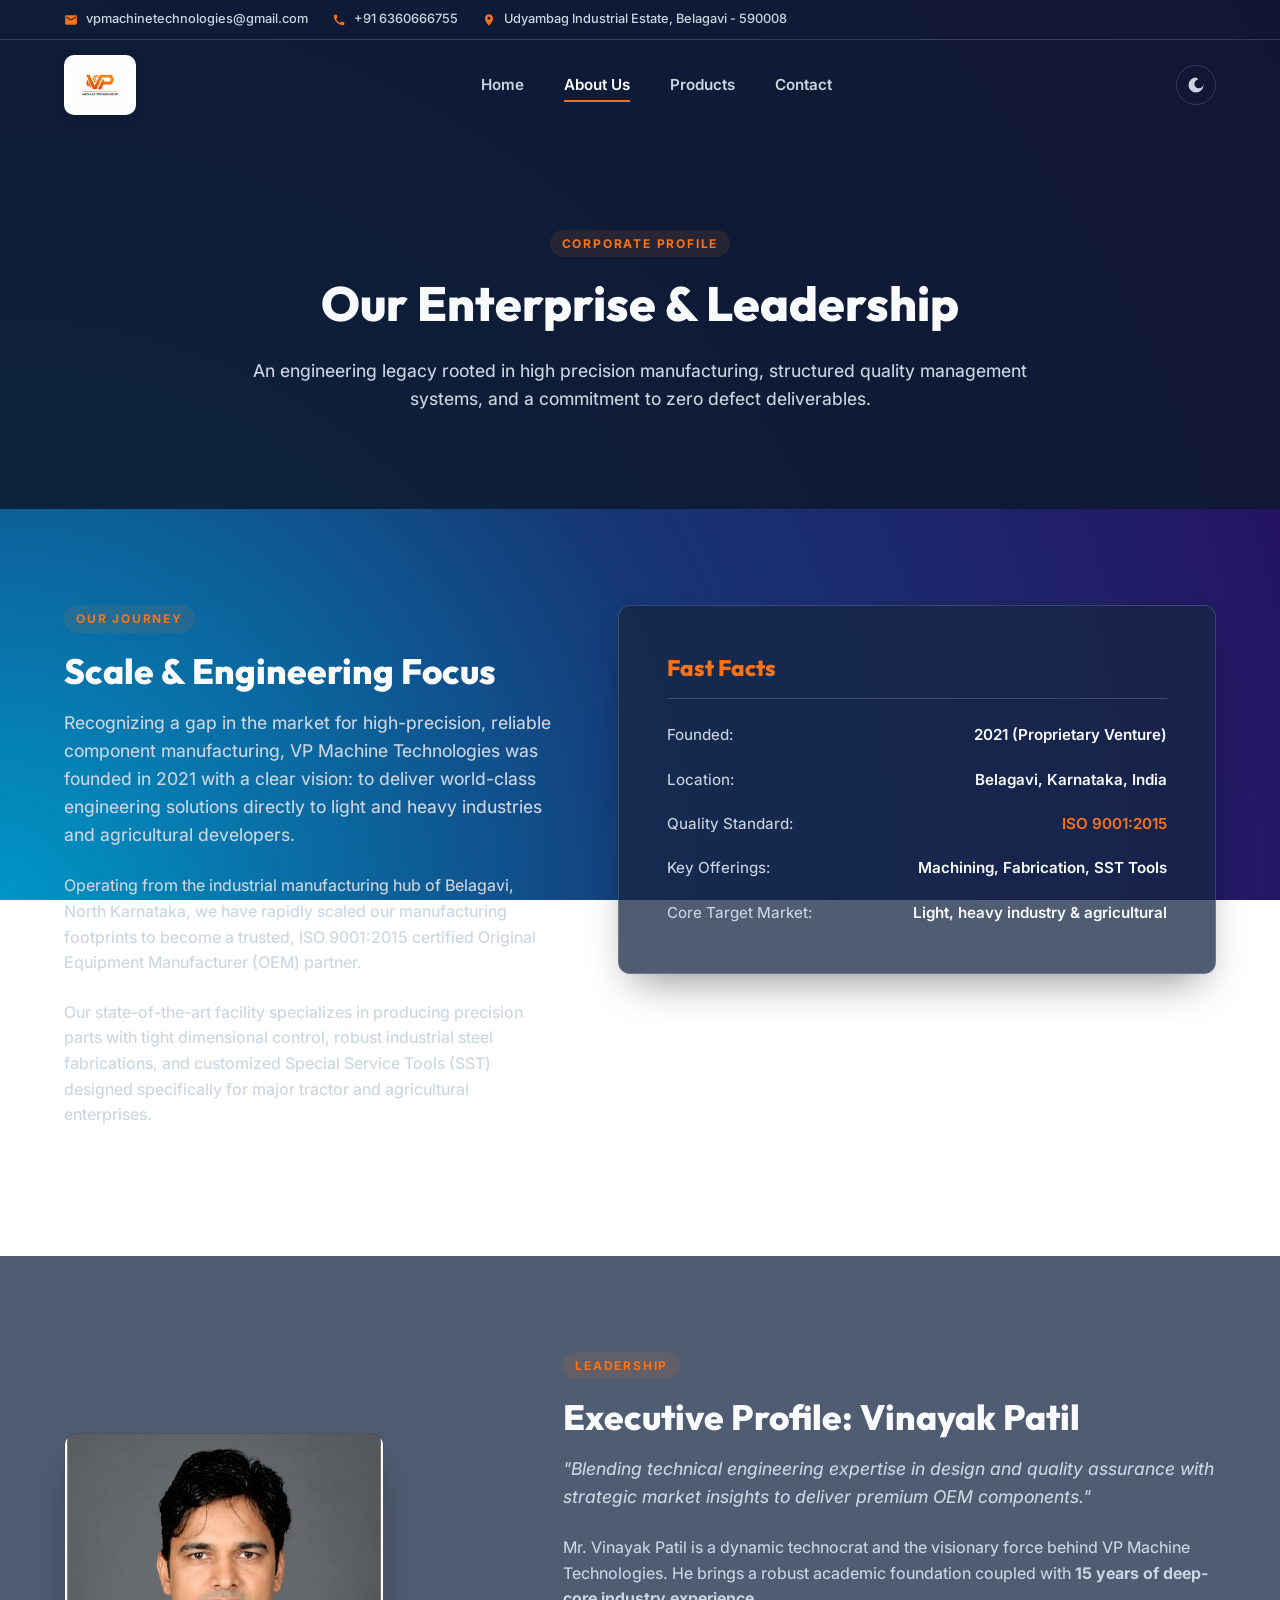
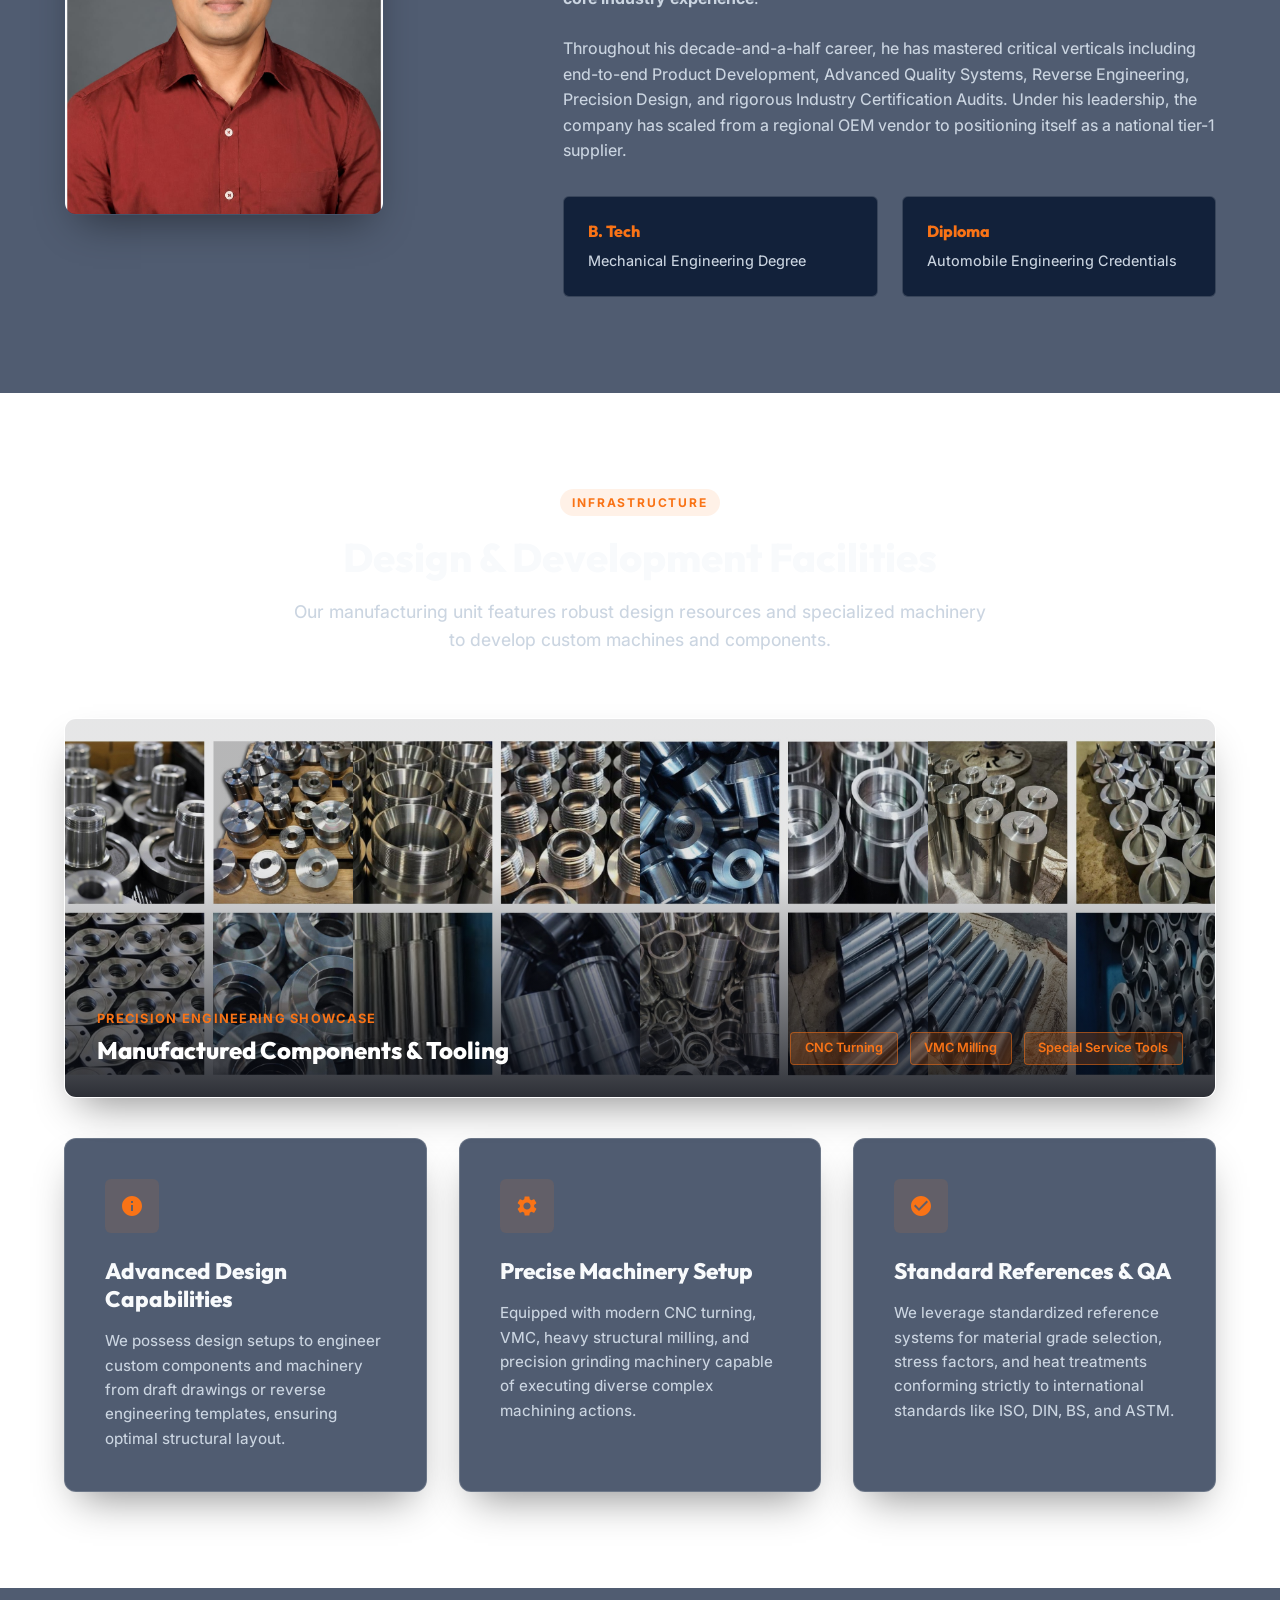
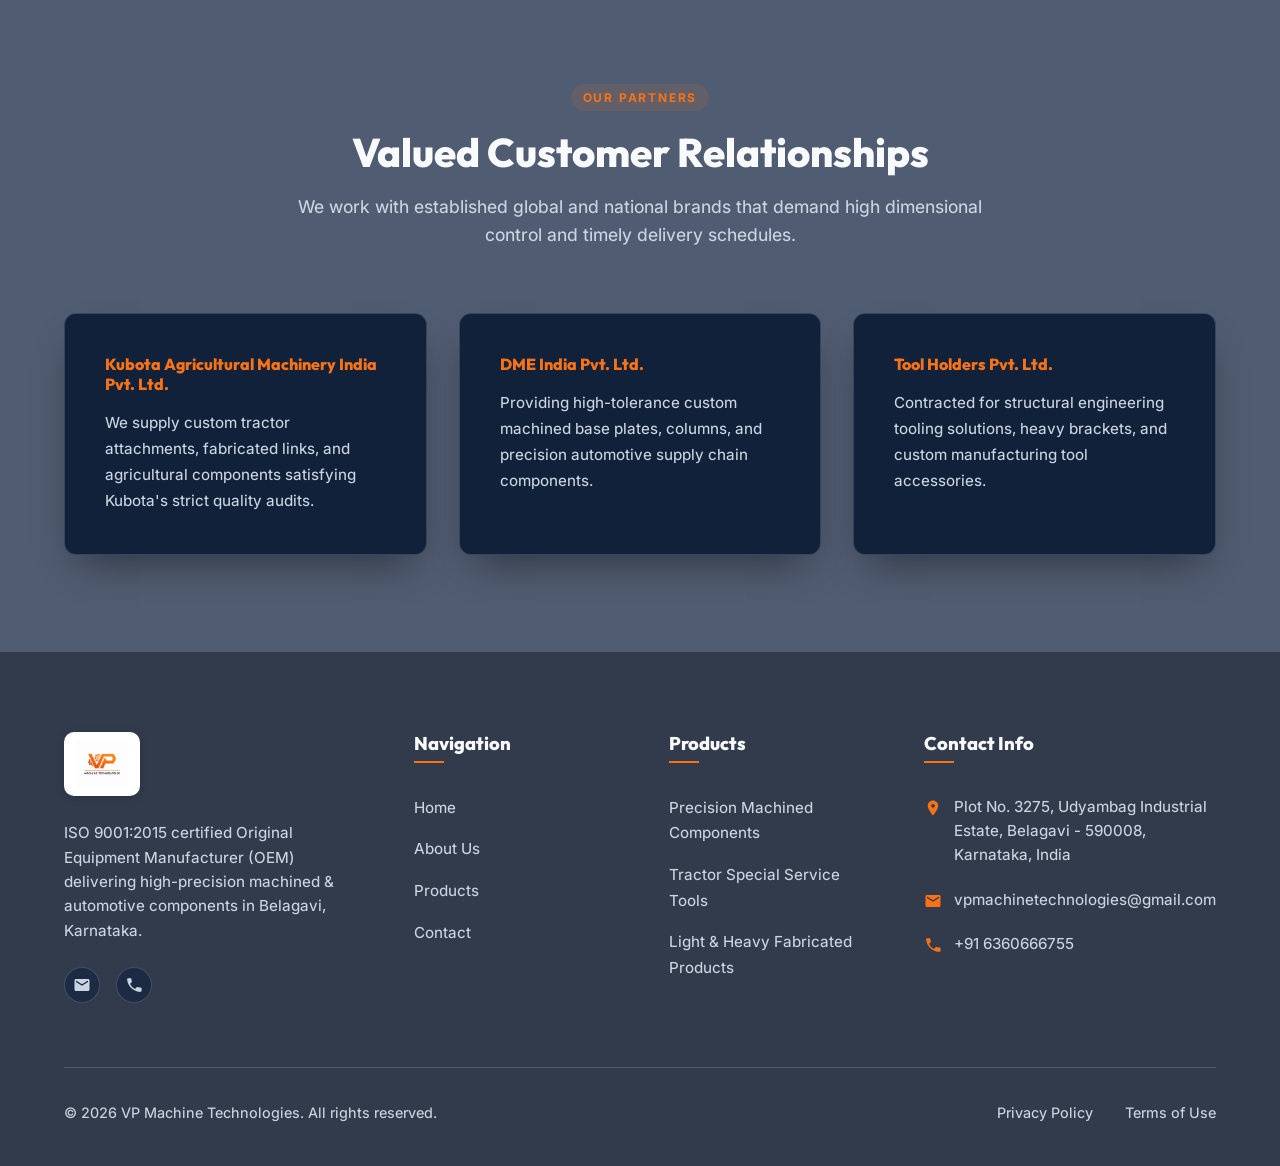
==== commit c997fccb: "Rename category: Heavy & Light Fabricated Tools -> Light & Heavy Fabricated Products sitewide" ====
--- a/about.html
+++ b/about.html
@@ -316,7 +316,7 @@
           <ul class="footer-links">
             <li><a href="products.html#category-1" class="footer-link">Precision Machined Components</a></li>
             <li><a href="products.html#category-2" class="footer-link">Tractor Special Service Tools</a></li>
-            <li><a href="products.html#category-3" class="footer-link">Heavy &amp; Light Fabricated Tools</a></li>
+            <li><a href="products.html#category-3" class="footer-link">Light &amp; Heavy Fabricated Products</a></li>
           </ul>
         </div>
 
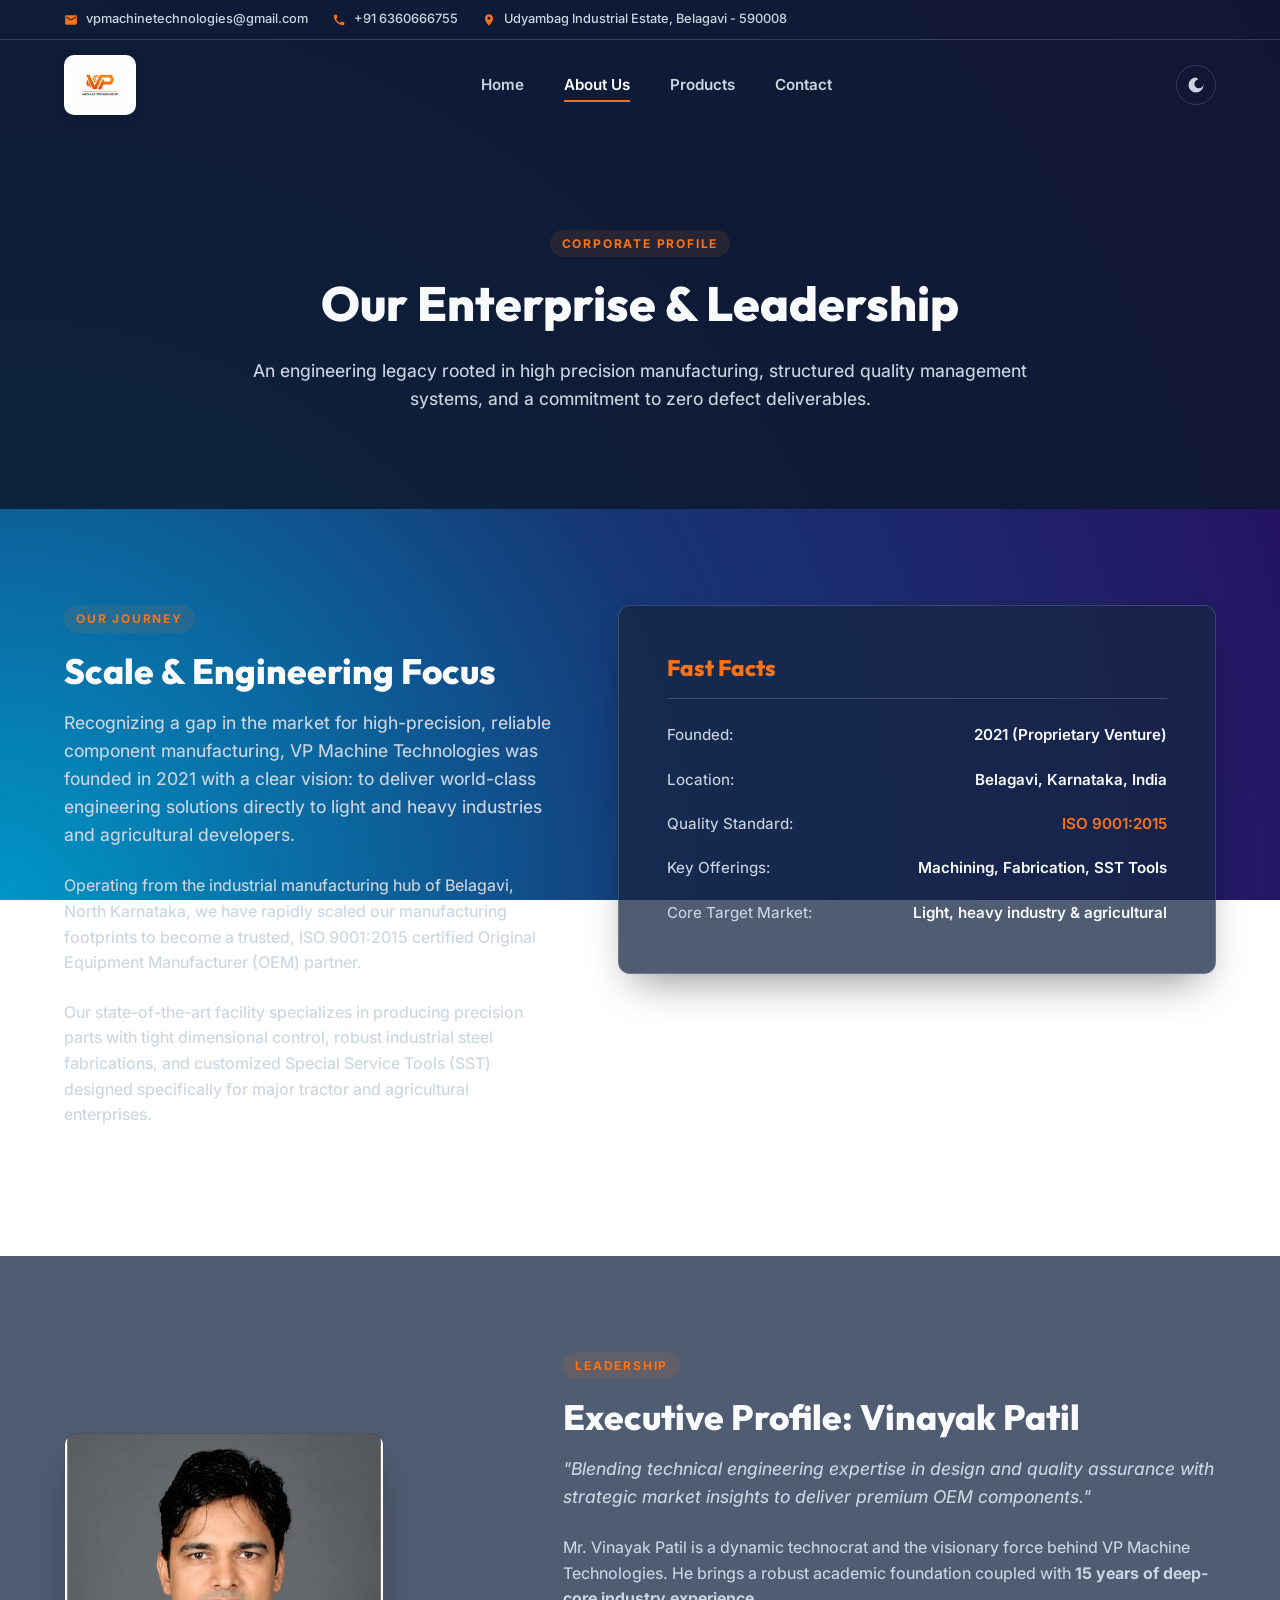
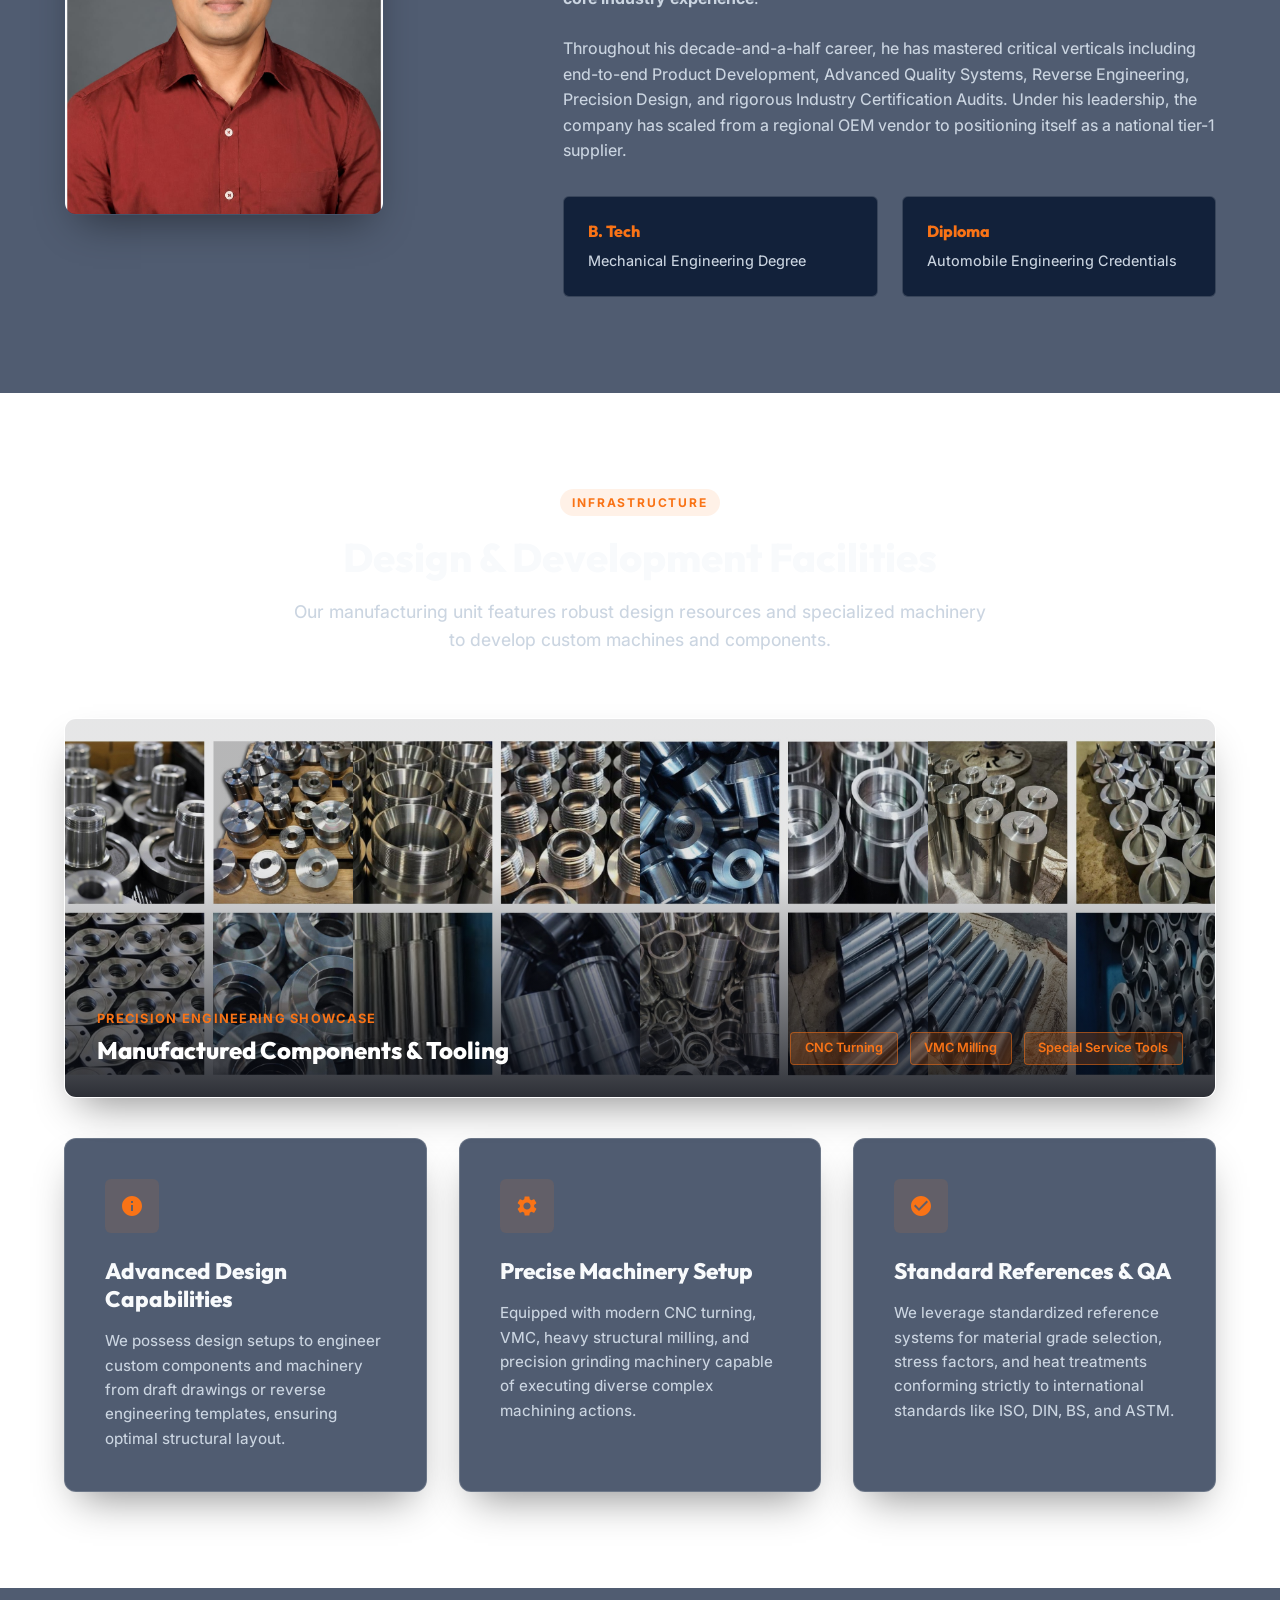
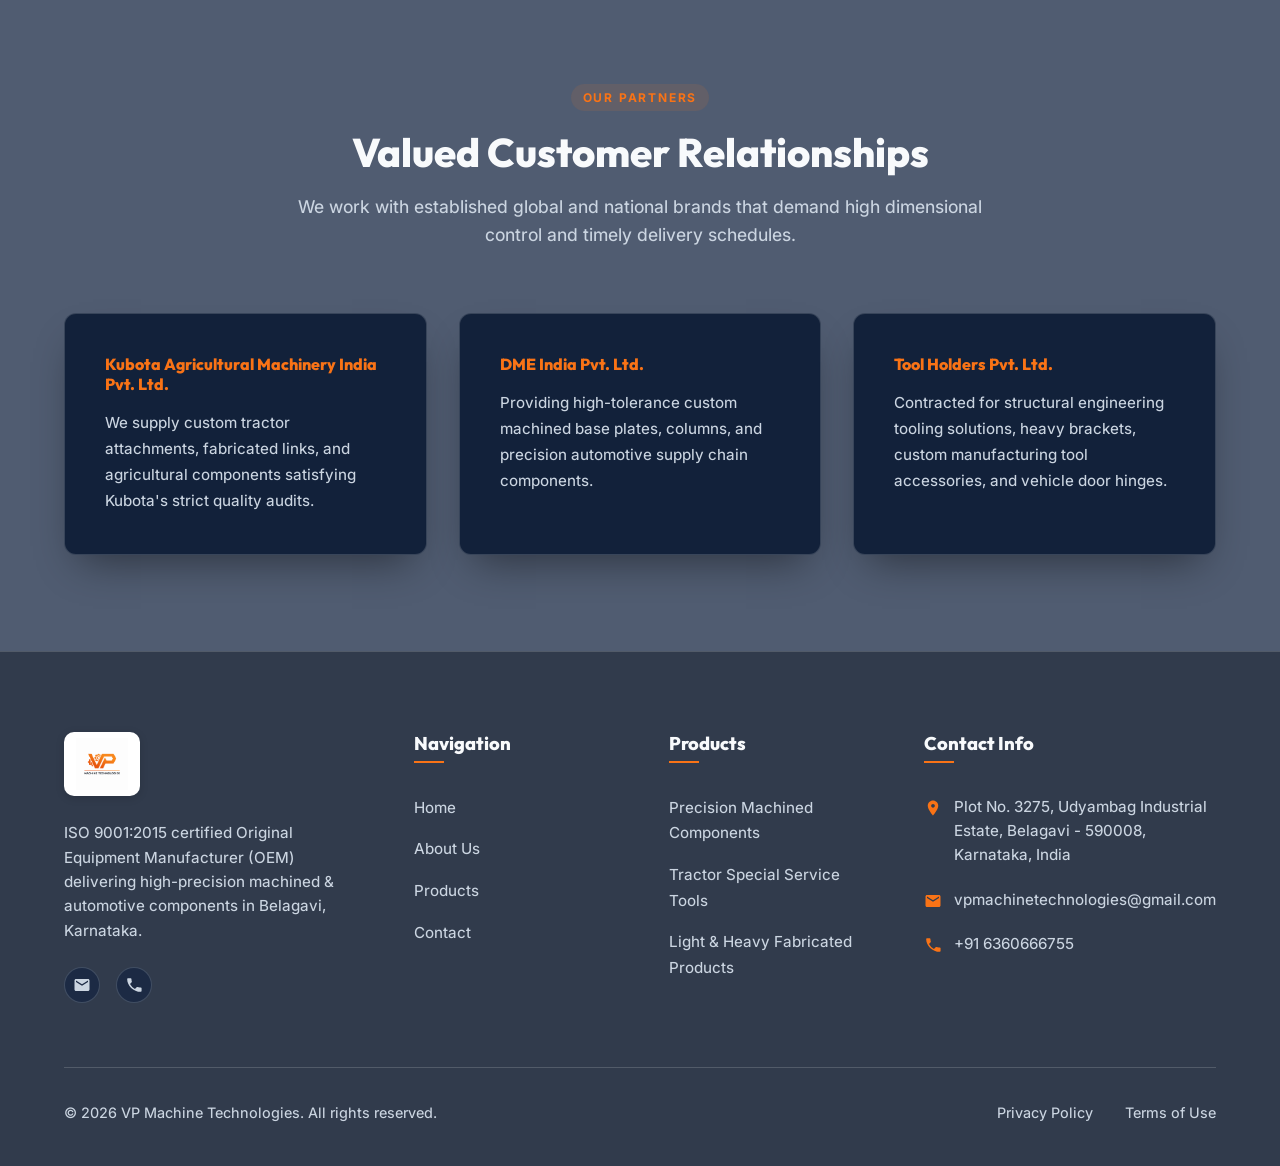
==== commit 94194171: "Update Tool Holders description in About page to include vehicle door hinges" ====
--- a/about.html
+++ b/about.html
@@ -272,7 +272,7 @@
         <div class="capability-card" style="background-color: var(--bg-primary);">
           <h4 style="color: var(--accent); margin-bottom: 1rem;">Tool Holders Pvt. Ltd.</h4>
           <p style="color: var(--text-secondary); font-size: 0.95rem; line-height: 1.7;">
-            Contracted for structural engineering tooling solutions, heavy brackets, and custom manufacturing tool accessories.
+            Contracted for structural engineering tooling solutions, heavy brackets, custom manufacturing tool accessories, and vehicle door hinges.
           </p>
         </div>
       </div>
--- a/css/styles.css
+++ b/css/styles.css
@@ -2655,3 +2655,13 @@
   box-shadow: 0 6px 20px rgba(249, 115, 22, 0.5);
 }
 
+/* ===== HERO LOGO ANIMATION ===== */
+@keyframes heroLogoPulse {
+  0%   { transform: translateY(0px) scale(1);   filter: drop-shadow(0 8px 32px rgba(232,101,26,0.35)) drop-shadow(0 2px 12px rgba(0,0,0,0.45)); }
+  100% { transform: translateY(-10px) scale(1.04); filter: drop-shadow(0 16px 40px rgba(232,101,26,0.55)) drop-shadow(0 4px 20px rgba(0,0,0,0.55)); }
+}
+
+@media (max-width: 640px) {
+  .hero-logo-right { display: none; }
+}
+
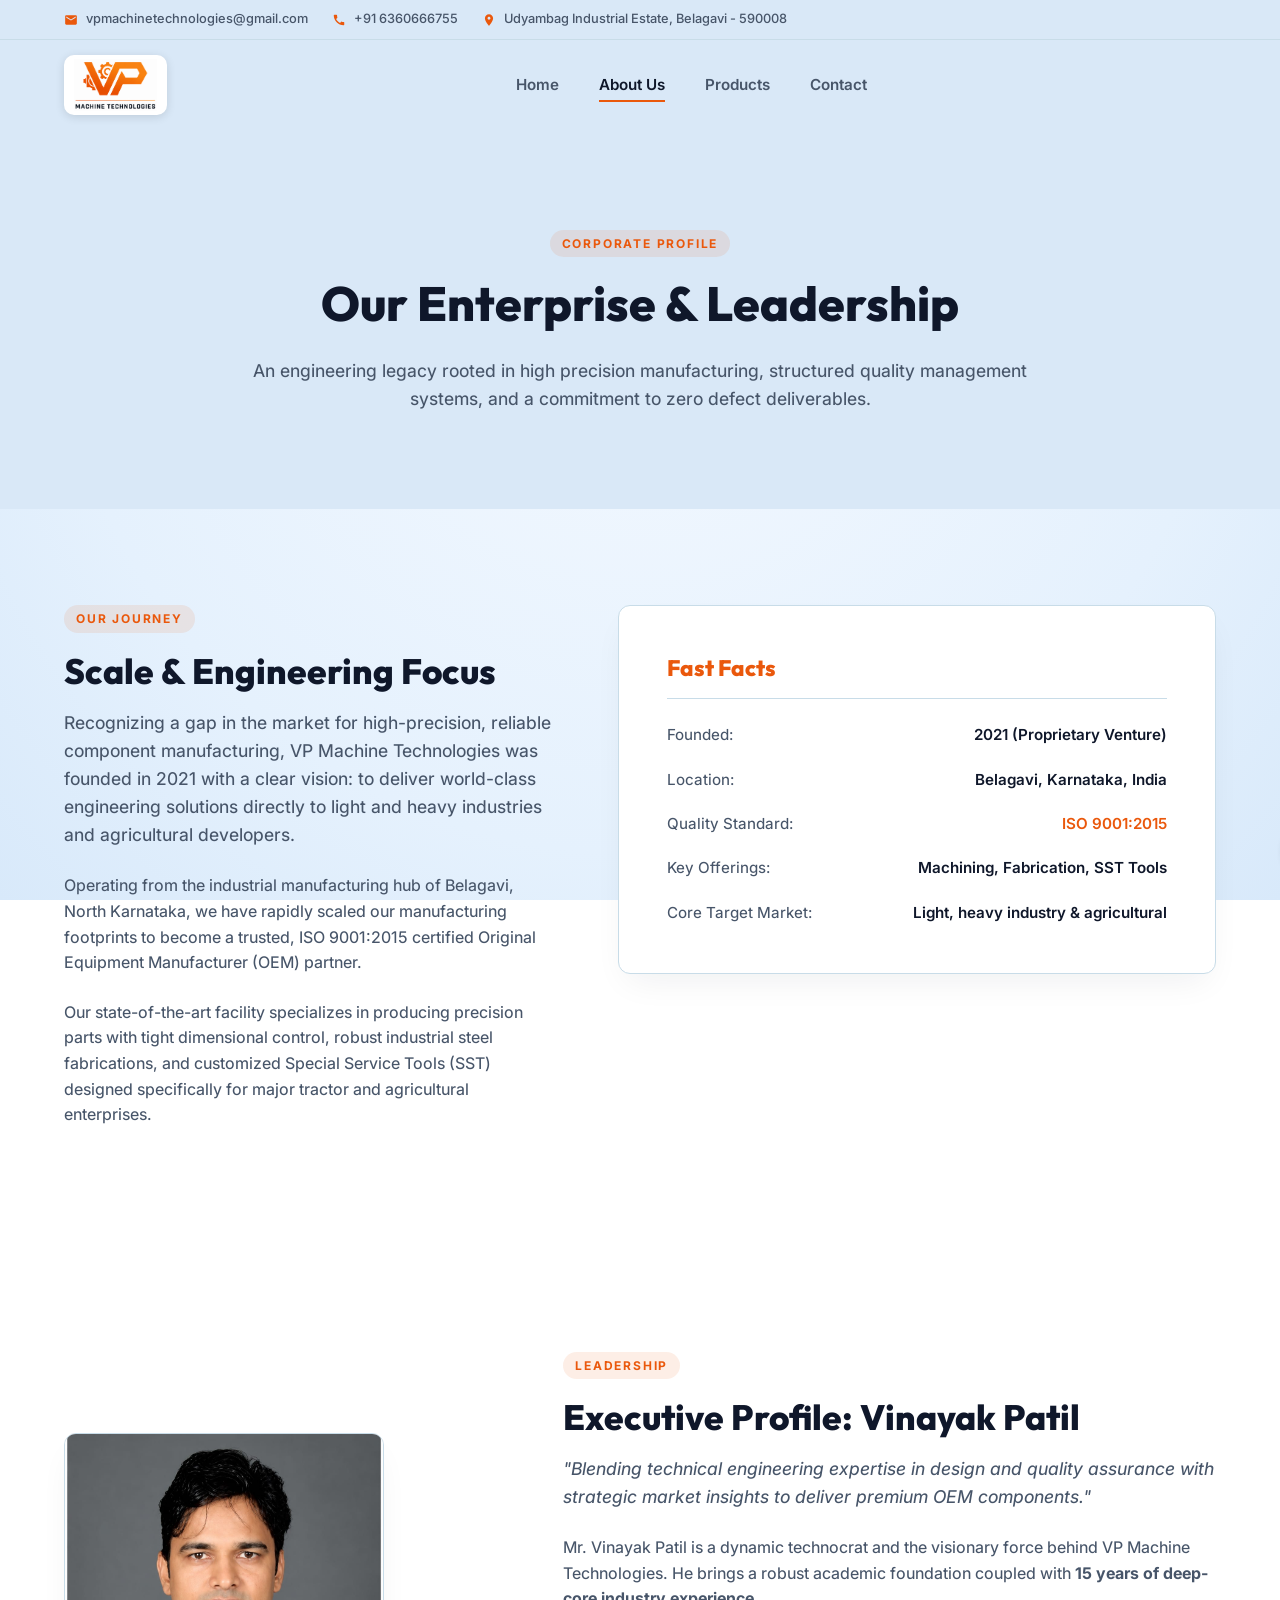
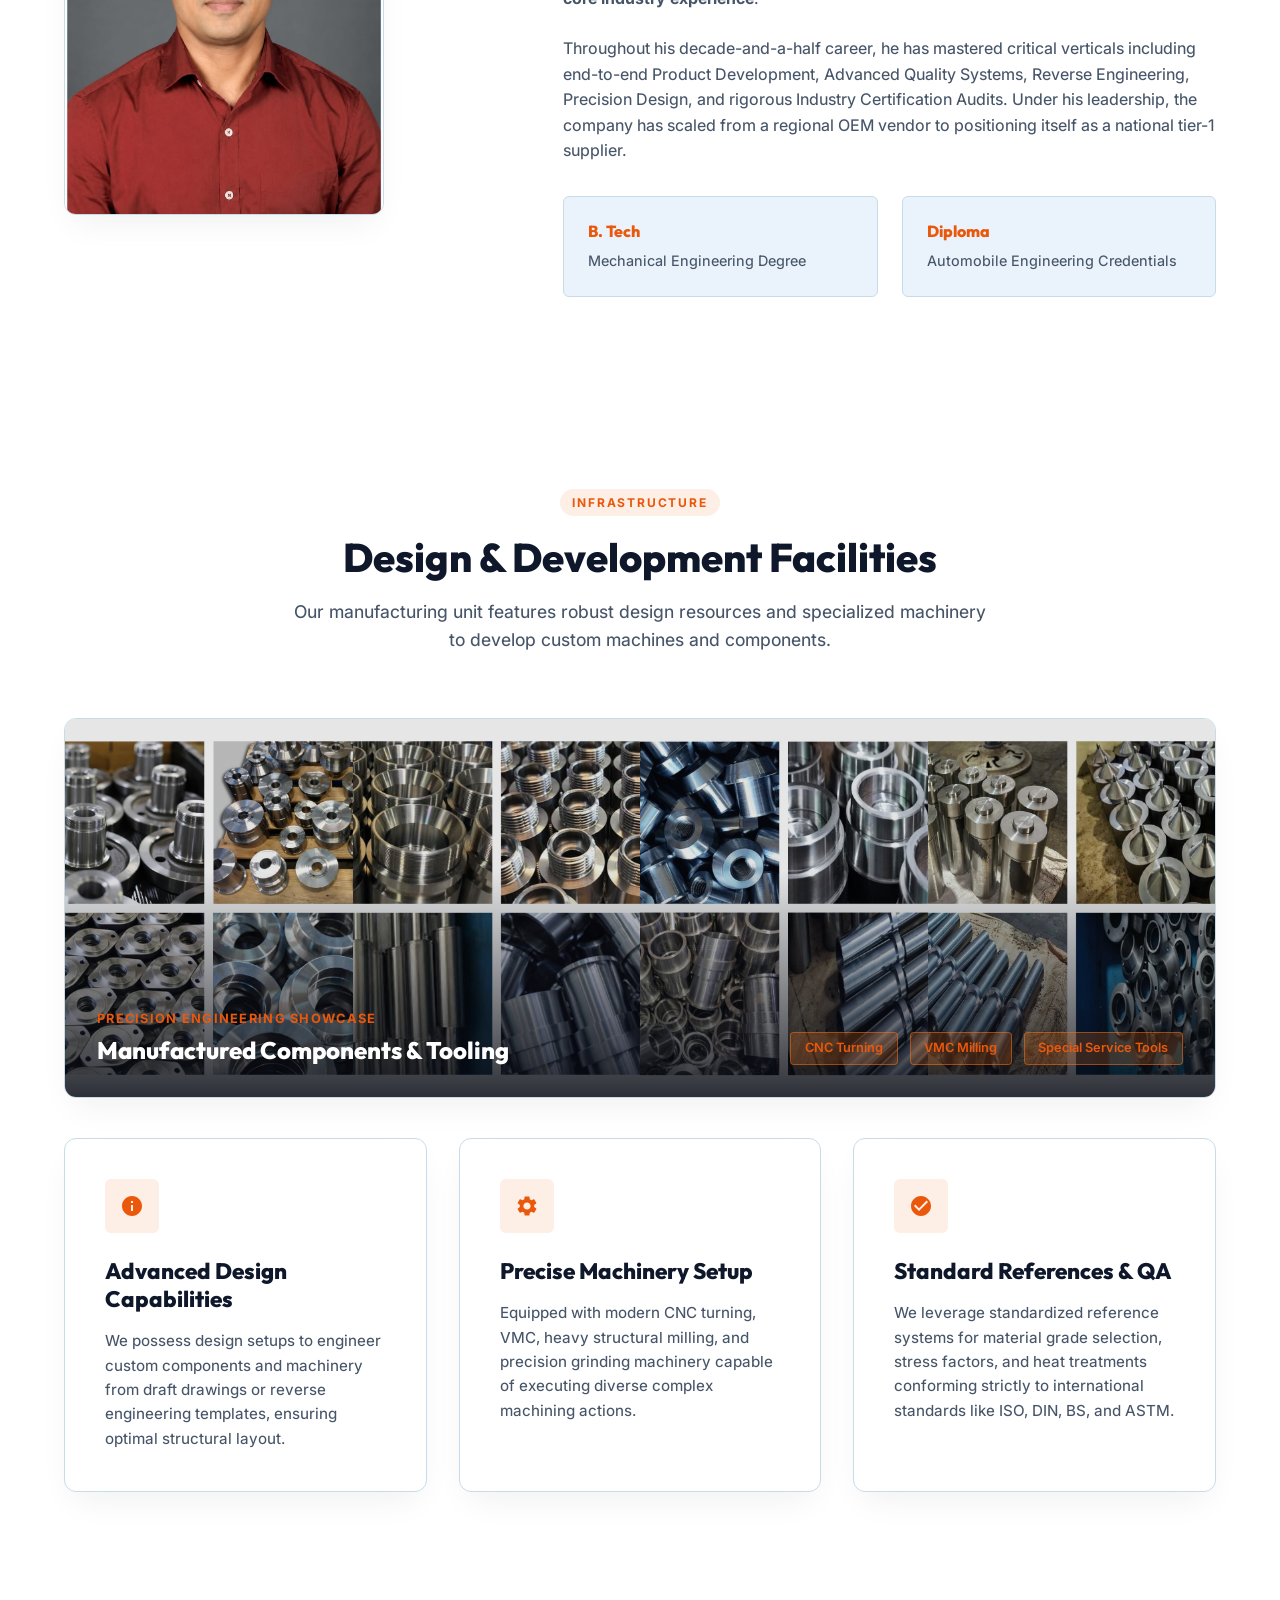
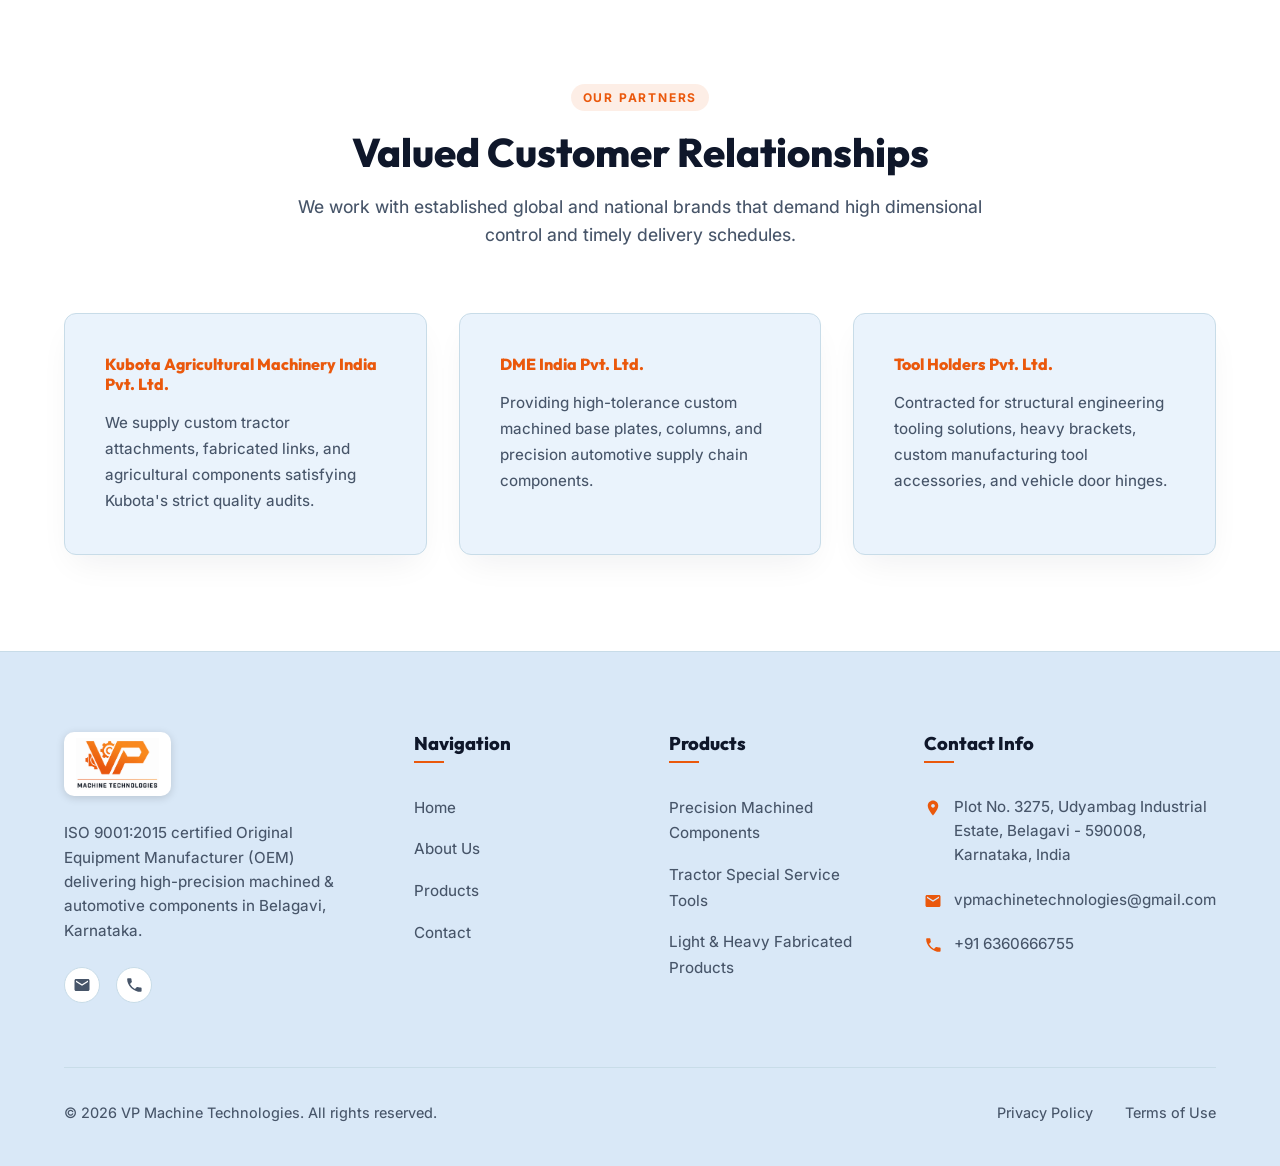
==== commit 0d8267e7: "Remove dark mode switching and lock design system to light theme permanently" ====
--- a/about.html
+++ b/about.html
@@ -49,11 +49,6 @@
       </nav>
 
       <div class="header-actions">
-        <button class="theme-toggle-btn" aria-label="Toggle dark/light theme" id="theme-toggle">
-          <svg class="moon-icon" viewBox="0 0 24 24"><path d="M12 3a9 9 0 1 0 9 9c0-.46-.04-.92-.1-1.36a5.385 5.385 0 0 1-5.4 5.4 5.385 5.385 0 0 1-5.4-5.4c0-2.65 1.95-4.85 4.54-5.3A9.2 9.2 0 0 0 12 3z"/></svg>
-          <svg class="sun-icon" viewBox="0 0 24 24"><path d="M12 7a5 5 0 1 0 0 10 5 5 0 0 0 0-10zm0-5a1 1 0 0 1 1 1v2a1 1 0 0 1-2 0V3a1 1 0 0 1 1-1zm0 15a1 1 0 0 1 1 1v2a1 1 0 0 1-2 0v-2a1 1 0 0 1 1-1zM5.22 6.64a1 1 0 0 1 0-1.42l1.42-1.42a1 1 0 0 1 1.42 0 1 1 0 0 1 0 1.42L6.64 6.64a1 1 0 0 1-1.42 0zm10.6 10.6a1 1 0 0 1 0-1.42l1.42-1.42a1 1 0 0 1 1.42 0 1 1 0 0 1 0 1.42l-1.42 1.42a1 1 0 0 1-1.42 0zM2 12a1 1 0 0 1 1-1h2a1 1 0 0 1 0 2H3a1 1 0 0 1-1-1zm15 0a1 1 0 0 1 1-1h2a1 1 0 0 1 0 2h-2a1 1 0 0 1-1-1zM6.64 18.78a1 1 0 0 1-1.42 0l-1.42-1.42a1 1 0 0 1 0-1.42 1 1 0 0 1 1.42 0l1.42 1.42a1 1 0 0 1 0 1.42zm10.6-10.6a1 1 0 0 1-1.42 0l-1.42-1.42a1 1 0 0 1 0-1.42 1 1 0 0 1 1.42 0l1.42 1.42a1 1 0 0 1 0 1.42z"/></svg>
-        </button>
-
         <button class="burger-menu" aria-label="Toggle navigation menu" id="burger-menu">
           <span class="burger-line"></span>
           <span class="burger-line"></span>
--- a/css/styles.css
+++ b/css/styles.css
@@ -1,19 +1,19 @@
 @import url('https://fonts.googleapis.com/css2?family=Inter:wght@300;400;500;600;700&family=Outfit:wght@400;500;600;700;800&display=swap');
 
-/* --- DESIGN SYSTEM TOKENS --- */
+/* --- DESIGN SYSTEM TOKENS (Light Mode Permanent) --- */
 :root {
-  /* Colors (Vibrant Teal-to-Indigo Dark Theme - Matching Reference Image) */
-  --bg-primary: #12213a;
-  --bg-secondary: rgba(22, 38, 66, 0.75);
-  --bg-tertiary: rgba(14, 25, 45, 0.85);
-  --text-primary: #f8fafc;
-  --text-secondary: #cbd5e1;
-  --accent: #f97316;
-  --accent-hover: #ea580c;
-  --accent-rgb: 249, 115, 22;
-  --border-color: rgba(255, 255, 255, 0.16);
-  --header-bg: rgba(18, 33, 58, 0.85);
-  --card-shadow: 0 20px 40px -15px rgba(0, 0, 0, 0.45);
+  /* Colors (Light Theme Defaults) */
+  --bg-primary: #eaf3fc;
+  --bg-secondary: #ffffff;
+  --bg-tertiary: #d9e8f7;
+  --text-primary: #0f172a;
+  --text-secondary: #475569;
+  --accent: #ea580c;
+  --accent-hover: #c2410c;
+  --accent-rgb: 234, 88, 12;
+  --border-color: #c8dce8;
+  --header-bg: rgba(234, 243, 252, 0.9);
+  --card-shadow: 0 15px 35px -10px rgba(15, 23, 42, 0.07);
   --success: #10b981;
   
   /* Fonts */
@@ -27,23 +27,6 @@
   --radius-lg: 24px;
 }
 
-/* Soft Powder-Blue Light Theme Overrides (Matching Reference Image) */
-body.light-theme {
-  --bg-primary: #eaf3fc;
-  --bg-secondary: #ffffff;
-  --bg-tertiary: #d9e8f7;
-  --text-primary: #0f172a;
-  --text-secondary: #475569;
-  --accent: #ea580c;
-  --accent-hover: #c2410c;
-  --accent-rgb: 234, 88, 12;
-  --border-color: #c8dce8;
-  --header-bg: rgba(234, 243, 252, 0.9);
-  --card-shadow: 0 15px 35px -10px rgba(15, 23, 42, 0.07);
-  background: radial-gradient(circle at 50% 30%, #f4f9ff 0%, #e5f1fd 65%, #d8e9fa 100%) !important;
-  background-attachment: fixed !important;
-}
-
 /* --- RESET & BASE STYLES --- */
 *, *::before, *::after {
   box-sizing: border-box;
@@ -58,7 +41,7 @@
 
 body {
   font-family: var(--font-body);
-  background: radial-gradient(circle at 0% 100%, #0096c7 0%, #163675 45%, #2a085c 100%);
+  background: radial-gradient(circle at 50% 30%, #f4f9ff 0%, #e5f1fd 65%, #d8e9fa 100%);
   background-attachment: fixed;
   color: var(--text-primary);
   line-height: 1.6;
@@ -551,14 +534,15 @@
 }
 
 .hero .btn-outline {
+  background-color: #ffffff !important;
+  color: #0f172a !important;
+  border-color: #ffffff !important;
+}
+
+.hero .btn-outline:hover {
+  background-color: #e8651a !important;
   color: #ffffff !important;
-  border-color: rgba(255, 255, 255, 0.4) !important;
-}
-
-.hero .btn-outline:hover {
-  background-color: #ffffff !important;
-  color: #080b13 !important;
-  border-color: #ffffff !important;
+  border-color: #e8651a !important;
 }
 
 
